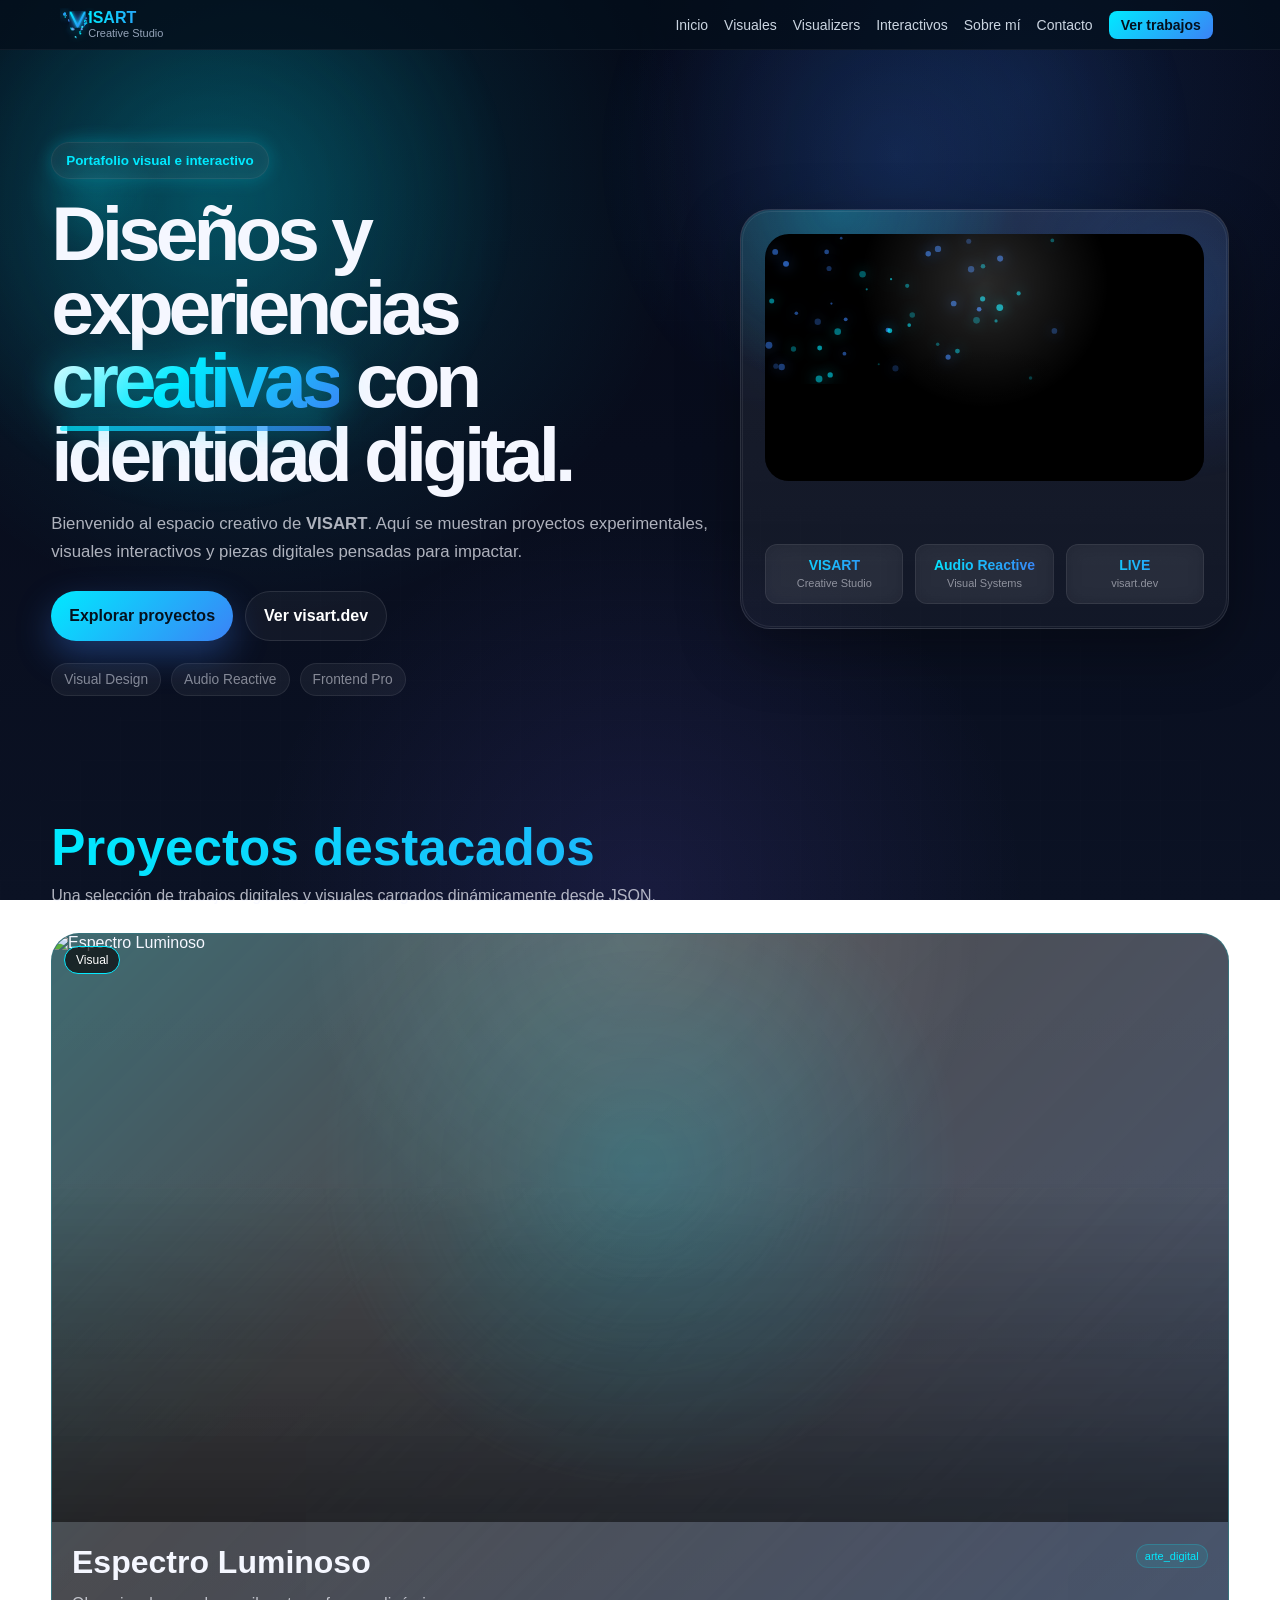
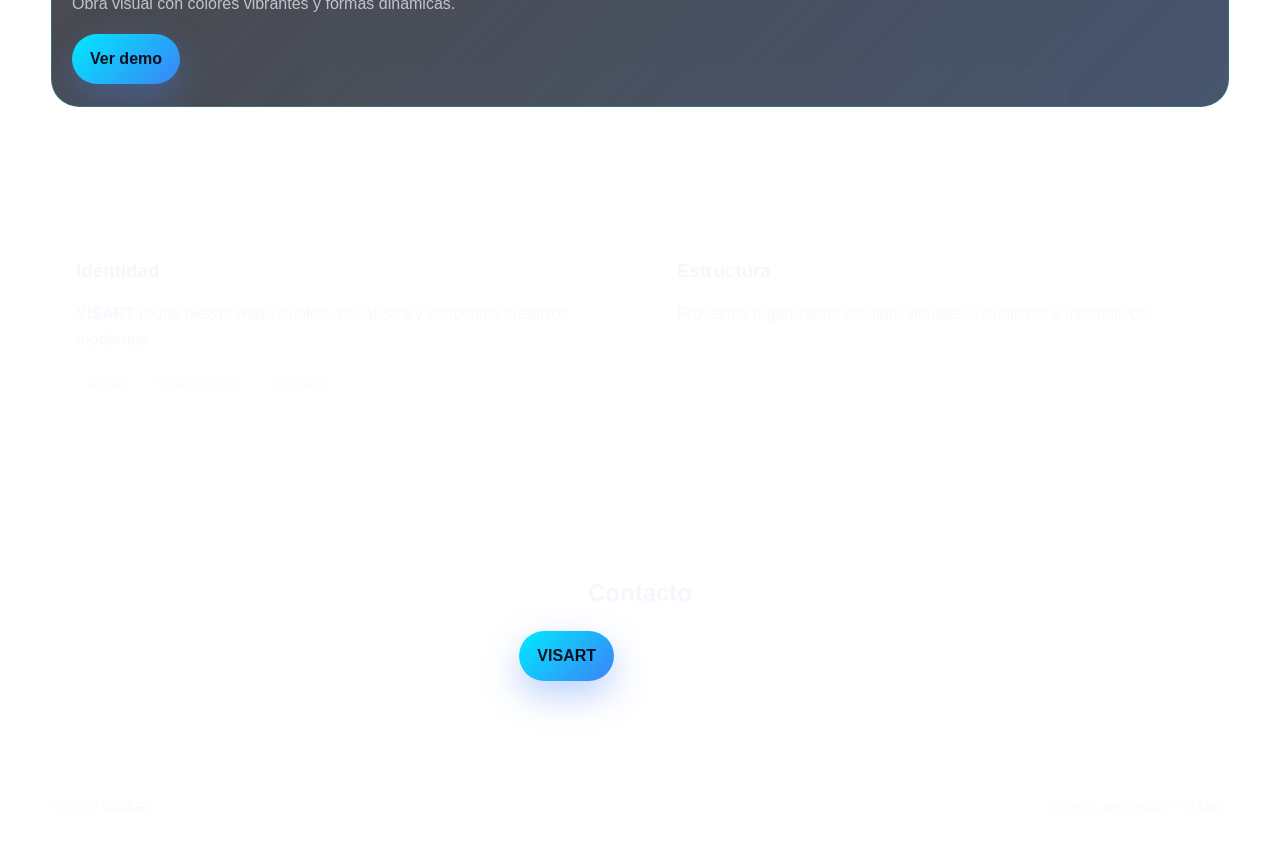
==== index.html @ 7e4a5cf2 "Add canonical link and structured data script" ====
<!DOCTYPE html>
<html lang="es">
<head>
  <meta charset="UTF-8" />
  <meta name="viewport" content="width=device-width, initial-scale=1.0" />

  <title>VISART | Portafolio Creativo</title>

  <meta name="google" content="notranslate">
  <meta name="description" content="Portafolio creativo de VISART con proyectos visuales, visualizers e interactivos." />
  <link rel="canonical" href="https://visart.dev/">
  
  <meta property="og:title" content="VISART | Visual Portfolio">
  <meta property="og:description" content="Arte visual interactivo y visualizers audio-reactivos.">
  <meta property="og:image" content="https://visart.dev/assets/preview.png">
  <meta property="og:url" content="https://visart.dev">
  <meta name="twitter:card" content="summary_large_image">
  
  <link rel="icon" href="/assets/favicon-32.png" sizes="32x32">
  <link rel="apple-touch-icon" href="/assets/favicon-192.png">
  
  <link rel="manifest" href="/site.webmanifest">

  <link rel="stylesheet" href="style.css">
  
  <script type="application/ld+json">
  {
    "@context": "https://schema.org",
    "@type": "Organization",
    "name": "VISART",
    "url": "https://visart.dev",
    "logo": "https://visart.dev/assets/favicon-512.png",
    "sameAs": [
      "https://github.com/jhvisart"
    ]
  }
  </script>
</head>

<body class="page-home" data-tipo="landing" data-json="data/proyectos.json" data-assets="">
  <div class="bg-grid"></div>

  <header class="header">
    <div class="container header-inner">

      <a href="index.html" class="brand" aria-label="Ir al inicio de VISART">
        <div class="brand-mark">
          <svg viewBox="0 0 100 100" class="v-nav" aria-hidden="true">
            <defs>
              <linearGradient id="vGradient" x1="0%" y1="0%" x2="100%" y2="100%">
                <stop offset="0%" stop-color="var(--accent1)" />
                <stop offset="100%" stop-color="var(--accent2)" />
              </linearGradient>
            </defs>
            <path d="M10 10 L50 90 L90 10" />
          </svg>

          <canvas class="v-canvas" aria-hidden="true"></canvas>
        </div>

        <div class="brand-text">
          <span>ISART</span>
          <small>Creative Studio</small>
        </div>
      </a>

      <nav class="nav-links" aria-label="Navegación principal">
        <a href="#inicio">Inicio</a>
        <a href="pages/visuales/index.html">Visuales</a>
        <a href="pages/visualizers/index.html">Visualizers</a>
        <a href="pages/interactivos/index.html">Interactivos</a>
        <a href="#sobre-mi">Sobre mí</a>
        <a href="#contacto">Contacto</a>
        <a class="nav-cta" href="#proyectos">Ver trabajos</a>
      </nav>

    </div>
  </header>

  <main>
    <section class="hero" id="inicio">
      <div class="container hero-grid">

        <div class="hero-content">
          <div class="eyebrow">Portafolio visual e interactivo</div>

          <h1>
            Diseños y experiencias <span>creativas</span> con identidad digital.
          </h1>

          <p>
            Bienvenido al espacio creativo de <strong>VISART</strong>. Aquí se muestran proyectos experimentales,
            visuales interactivos y piezas digitales pensadas para impactar.
          </p>

          <div class="hero-actions">
            <a class="btn btn-primary" href="#proyectos">Explorar proyectos</a>
            <a class="btn btn-secondary" href="https://visart.dev" target="_blank" rel="noopener noreferrer">Ver visart.dev</a>
          </div>

          <div class="hero-points">
            <span>Visual Design</span>
            <span>Audio Reactive</span>
            <span>Frontend Pro</span>
          </div>
        </div>

        <div class="hero-card">
          <div class="hero-visual">
            <video autoplay muted loop playsinline class="bg-video">
              <source src="assets/hero-card.mp4" type="video/mp4">
            </video>

            <canvas id="bgFX"></canvas>
          </div>

          <div class="hero-mini-stats">
            <div class="mini">
              <strong>VISART</strong>
              <small>Creative Studio</small>
            </div>

            <div class="mini">
              <strong>Audio Reactive</strong>
              <small>Visual Systems</small>
            </div>

            <div class="mini">
              <strong>LIVE</strong>
              <small>visart.dev</small>
            </div>
          </div>
        </div>

      </div>
    </section>

    <section class="section" id="proyectos">
      <div class="container">
        <div class="section-head">
          <h2>Proyectos destacados</h2>
          <p>Una selección de trabajos digitales y visuales cargados dinámicamente desde JSON.</p>
        </div>

        <div class="projects-grid" id="projects-container"></div>
      </div>
    </section>

    <section class="section" id="sobre-mi">
      <div class="container about-grid">

        <div class="glass">
          <h3>Identidad</h3>
          <p>
            <strong>VISART</strong> reúne piezas web visuales, visualizers y conceptos creativos modernos.
          </p>

          <div class="skills">
            <span>Pages</span>
            <span>Diseño Visual</span>
            <span>Frontend</span>
          </div>
        </div>

        <div class="glass">
          <h3>Estructura</h3>
          <p>
            Proyectos organizados por tipo: visuales, visualizers e interactivos.
          </p>
        </div>

      </div>
    </section>

    <section class="section" id="contacto">
      <div class="container">
        <div class="glass contact-box">
          <h2>Contacto</h2>

          <div class="hero-actions center-actions">
            <a class="btn btn-primary" href="https://visart.dev" target="_blank" rel="noopener noreferrer">VISART</a>
            <a class="btn btn-secondary" href="#inicio">Volver arriba</a>
          </div>
        </div>
      </div>
    </section>
  </main>

  <footer>
    <div class="container footer-line">
      <div>© 2026 <strong>VISART</strong>.</div>
      <div>Diseño web visual Pro Max.</div>
    </div>
  </footer>

  <script src="script.js"></script>
</body>
</html>
---- style.css ----
:root {
  --bg: #050816;
  --bg2: #0b1224;
  --panel: rgba(255, 255, 255, .06);
  --panel-border: rgba(255, 255, 255, .1);
  --text: #f5f7ff;
  --muted: rgba(245, 247, 255, .7);
  --soft: rgba(245, 247, 255, .5);
  --accent1: #00eaff;
  --accent2: #3b82f6;
  --glow1: rgba(0, 234, 255, .16);
  --glow2: rgba(59, 130, 246, .14);
  --glow3: rgba(123, 97, 255, .12);
  --radius: 24px;
  --shadow: 0 20px 60px rgba(0, 0, 0, .35);
  --max: 1200px;
}

/* COLORES POR PÁGINA */

body.page-home {
  --bg: #050816;
  --bg2: #0b1224;
  --accent1: #00eaff;
  --accent2: #3b82f6;
  --glow1: rgba(0, 234, 255, .15);
  --glow2: rgba(59, 130, 246, .14);
  --glow3: rgba(123, 97, 255, .12);
}

body.page-visuales {
  --bg: #040816;
  --bg2: #0a1022;
  --accent1: #00eaff;
  --accent2: #7b61ff;
  --glow1: rgba(0, 234, 255, .20);
  --glow2: rgba(123, 97, 255, .18);
  --glow3: rgba(80, 60, 255, .20);
}

body.page-visualizers {
  --bg: #031611;
  --bg2: #09241d;
  --accent1: #00ff88;
  --accent2: #00c2ff;
  --glow1: rgba(0, 255, 136, .20);
  --glow2: rgba(0, 194, 255, .18);
  --glow3: rgba(0, 255, 180, .14);
}

body.page-interactivos {
  --bg: #160805;
  --bg2: #22100a;
  --accent1: #ff7a00;
  --accent2: #ff00c8;
  --glow1: rgba(255, 122, 0, .20);
  --glow2: rgba(255, 0, 200, .18);
  --glow3: rgba(255, 80, 0, .14);
}

/* BASE */

* {
  box-sizing: border-box;
}

html {
  scroll-behavior: smooth;
}

body {
  margin: 0;
  font-family: Arial, Helvetica, sans-serif;
  color: var(--text);
  background:
    radial-gradient(circle at 20% 20%, var(--glow1), transparent 35%),
    radial-gradient(circle at 80% 10%, var(--glow2), transparent 30%),
    radial-gradient(circle at 50% 100%, var(--glow3), transparent 35%),
    linear-gradient(180deg, var(--bg), var(--bg2));
  background-attachment: fixed;
  min-height: 100vh;
  overflow-x: hidden;
}

a {
  color: inherit;
  text-decoration: none;
}

.container {
  width: min(var(--max), 92%);
  margin: 0 auto;
}

.bg-grid {
  position: fixed;
  inset: 0;
  pointer-events: none;
  background-image:
    linear-gradient(rgba(255, 255, 255, .035) 1px, transparent 1px),
    linear-gradient(90deg, rgba(255, 255, 255, .035) 1px, transparent 1px);
  background-size: 40px 40px;
  mask-image: radial-gradient(circle at center, black 45%, transparent 90%);
  opacity: .25;
  z-index: 0;
}

/* HEADER */

.header {
  position: sticky;
  top: 0;
  z-index: 1000;
  backdrop-filter: blur(10px);
  background: rgba(4, 16, 29, 0.65);
  border-bottom: 1px solid rgba(255, 255, 255, 0.05);
}

.header-inner {
  max-width: var(--max);
  margin: 0 auto;
  padding: 10px 16px;
  display: flex;
  align-items: center;
  justify-content: space-between;
  gap: 18px;
}

.brand {
  display: flex;
  align-items: center;
  gap: 1px;
  flex-shrink: 0;
  min-width: max-content;
}

.brand-mark {
  position: relative;
  width: 20px;
  height: 20px;
  min-width: 20px;
  flex: 0 0 20px;
  border-radius: 6px;
  display: flex;
  align-items: center;
  justify-content: center;
  overflow: visible;
  background: transparent;
}

.v-nav {
  position: relative;
  z-index: 2;
  display: block;
  width: 86%;
  height: 86%;
  transform: translateY(-5px);
}

.v-nav path {
  fill: none;
  stroke: url(#vGradient);
  stroke-width: 11;
  stroke-linecap: round;
  stroke-linejoin: round;
  stroke-dasharray: 200;
  stroke-dashoffset: 200;
  filter:
    drop-shadow(0 0 8px var(--accent1))
    drop-shadow(0 0 18px var(--accent2));
  animation:
    drawV 2s ease-out forwards,
    glowV 3s infinite ease-in-out;
}

.v-canvas {
  position: absolute;
  left: -7px;
  top: -7px;
  width: calc(100% + 14px);
  height: calc(100% + 14px);
  pointer-events: none;
  z-index: 4;
}

.brand-text span,
.mini strong {
  display: block;
  background: linear-gradient(90deg, var(--accent1), var(--accent2));
  -webkit-background-clip: text;
  background-clip: text;
  -webkit-text-fill-color: transparent;
}

.brand-text span {
  font-weight: 700;
  font-size: 16px;
  line-height: 1;
}

.brand-text small {
  display: block;
  margin-top: 2px;
  font-size: 11px;
  line-height: 1;
  color: #94a3b8;
}

.nav-links {
  display: flex;
  align-items: center;
  gap: 16px;
  flex-wrap: wrap;
  justify-content: flex-end;
}

.nav-links a {
  font-size: 14px;
  color: #cbd5e1;
  position: relative;
  transition: 0.3s;
  white-space: nowrap;
}

.nav-links a:hover {
  color: #fff;
}

.nav-links a::after {
  content: "";
  position: absolute;
  left: 0;
  bottom: -4px;
  width: 0%;
  height: 2px;
  background: linear-gradient(90deg, var(--accent1), var(--accent2));
  transition: 0.3s;
}

.nav-links a:hover::after {
  width: 100%;
}

.nav-cta {
  padding: 6px 12px;
  border-radius: 8px;
  background: linear-gradient(135deg, var(--accent1), var(--accent2));
  color: #04101d !important;
  font-weight: 600;
}

.nav-cta::after {
  display: none;
}

/* HERO */

.hero {
  position: relative;
  z-index: 1;
  padding: 92px 0 58px;
}

.hero-grid {
  display: grid;
  grid-template-columns: 1.15fr .85fr;
  gap: 28px;
  align-items: center;
}

.hero-content p {
  color: var(--muted);
  font-size: 1.05rem;
  line-height: 1.7;
  max-width: 680px;
}

h1 {
  font-size: clamp(2.6rem, 6vw, 5.2rem);
  line-height: .96;
  margin: 0 0 18px;
}

h1 span {
  background: linear-gradient(135deg, #ffffff, var(--accent1) 45%, var(--accent2) 100%);
  -webkit-background-clip: text;
  background-clip: text;
  color: transparent;
}

.eyebrow {
  display: inline-flex;
  align-items: center;
  gap: 10px;
  padding: 10px 14px;
  border-radius: 999px;
  background: rgba(255, 255, 255, .04);
  border: 1px solid rgba(255, 255, 255, .08);
  color: var(--accent1);
  font-weight: 700;
  font-size: .84rem;
  margin-bottom: 18px;
}

.hero-actions {
  display: flex;
  align-items: center;
  gap: 12px;
  flex-wrap: wrap;
  margin-top: 24px;
}

.center-actions {
  justify-content: center;
}

.hero-points {
  display: flex;
  gap: 10px;
  flex-wrap: wrap;
  margin-top: 22px;
}

.hero-points span {
  padding: 8px 12px;
  border-radius: 999px;
  background: rgba(255, 255, 255, .05);
  border: 1px solid rgba(255, 255, 255, .08);
  color: var(--soft);
  font-size: .86rem;
}

/* BOTONES */

.btn {
  display: inline-flex;
  align-items: center;
  justify-content: center;
  gap: 10px;
  min-height: 50px;
  padding: 0 18px;
  border-radius: 999px;
  font-weight: 800;
  transition: .22s ease;
}

.btn:hover {
  transform: translateY(-2px);
}

.btn-primary {
  color: #05111d;
  background: linear-gradient(135deg, var(--accent1), var(--accent2));
  box-shadow: 0 14px 35px color-mix(in srgb, var(--accent2) 35%, transparent);
}

.btn-secondary {
  color: #fff;
  background: rgba(255, 255, 255, .04);
  border: 1px solid rgba(255, 255, 255, .1);
}

/* HERO CARD */

.hero-card {
  position: relative;
  padding: 24px;
  border-radius: 30px;
  background: linear-gradient(180deg, rgba(255, 255, 255, .08), rgba(255, 255, 255, .04));
  border: 1px solid rgba(255, 255, 255, .1);
  box-shadow: var(--shadow);
  display: flex;
  flex-direction: column;
  justify-content: space-between;
  min-height: 420px;
  transition: transform .15s ease-out;
}

.hero-visual {
  position: relative;
  height: 100%;
  aspect-ratio: 16 / 9;
  border-radius: 24px;
  overflow: hidden;
  background: black;
  display: flex;
  align-items: center;
  justify-content: center;
}

.bg-video {
  position: absolute;
  inset: 0;
  width: 100%;
  height: 100%;
  object-fit: cover;
  z-index: 1;
}

#bgFX {
  position: absolute;
  inset: 0;
  z-index: 2;
  pointer-events: none;
}

.hero-mini-stats {
  display: flex;
  gap: 12px;
  margin-top: 15px;
}

.mini {
  flex: 1;
  padding: 12px;
  border-radius: 12px;
  background: rgba(255, 255, 255, 0.05);
  text-align: center;
  border: 1px solid rgba(255, 255, 255, 0.08);
}

.mini strong {
  font-size: 14px;
}

.mini small {
  font-size: 11px;
  color: var(--soft);
}

/* SECCIONES */

.section {
  position: relative;
  z-index: 1;
  padding: 64px 0;
}

.section-head {
  margin-bottom: 28px;
}

.section-head h2 {
  font-size: clamp(2rem, 4vw, 3.2rem);
  margin: 0 0 10px;
}

.section-head p {
  color: var(--muted);
  margin: 0;
}

/* PROYECTOS */

.projects-grid {
  display: grid;
  grid-template-columns: repeat(auto-fit, minmax(300px, 1fr));
  gap: 24px;
}

.project-card {
   perspective: 1000px;
  position: relative;
  overflow: hidden;
  border-radius: 28px;
  border: 1px solid color-mix(in srgb, var(--accent1) 25%, transparent);
  background: rgba(3, 5, 12, 0.72);
  transition: transform 0.35s ease, box-shadow 0.35s ease, border-color 0.35s ease;
  backdrop-filter: blur(18px);
  transform-style: preserve-3d;
  transform:
  translateY(0)
  scale(1)
  rotateX(var(--tiltX, 0deg))
  rotateY(var(--tiltY, 0deg));
  will-change: transform;
  background:
    linear-gradient(180deg, rgba(255,255,255,.08), rgba(255,255,255,.03)),
    rgba(3, 5, 12, 0.65);
  backdrop-filter: blur(22px) saturate(120%);
  -webkit-backdrop-filter: blur(22px) saturate(120%);
}

.project-card * {
  pointer-events: none;
}

.project-card {
  pointer-events: auto;
}


.project-card:hover {
  transform:
    translateY(-12px)
    scale(1.03)
    rotateX(var(--tiltX, 0deg))
    rotateY(var(--tiltY, 0deg));

  box-shadow:
    0 20px 60px rgba(0, 0, 0, 0.55),
    0 0 40px var(--accent1);

  border-color: var(--accent1);
}
.project-thumb {
  position: relative;
  aspect-ratio: 16 / 9;
  overflow: hidden;
}

.project-thumb img {
  width: 100%;
  height: 100%;
  object-fit: cover;
  transition: 0.5s;
}

.project-card:hover .project-thumb img {
  transform: scale(1.08);
}

.project-badge {
  position: absolute;
  top: 12px;
  left: 12px;
  padding: 6px 11px;
  border-radius: 999px;
  background: rgba(0, 0, 0, 0.68);
  color: #fff;
  border: 1px solid var(--accent1);
  font-size: 12px;
}

.project-body {
  padding: 22px 20px;
}

.project-top {
  display: flex;
  align-items: flex-start;
  justify-content: space-between;
  gap: 12px;
  margin-bottom: 10px;
}

.project-top h3 {
  margin: 0;
  font-size: 1.2rem;
}

.project-tag {
  flex-shrink: 0;
  font-size: 11px;
  color: var(--accent1);
  padding: 5px 8px;
  border-radius: 999px;
  background: color-mix(in srgb, var(--accent1) 10%, transparent);
  border: 1px solid color-mix(in srgb, var(--accent1) 20%, transparent);
}

.project-body p {
  color: var(--muted);
  line-height: 1.6;
  margin: 0 0 18px;
}

.project-actions {
  display: flex;
  align-items: center;
  gap: 10px;
}

/* ABOUT / CONTACTO */

.about-grid {
  display: grid;
  grid-template-columns: 1fr 1fr;
  gap: 24px;
}

.glass {
  border-radius: 28px;
  padding: 24px;
  background: linear-gradient(180deg, rgba(255, 255, 255, .06), rgba(255, 255, 255, .035));
  border: 1px solid rgba(255, 255, 255, .1);
}

.glass h3,
.glass h2 {
  margin-top: 0;
}

.glass p {
  color: var(--muted);
  line-height: 1.6;
}

.skills {
  display: flex;
  flex-wrap: wrap;
  gap: 10px;
  margin-top: 16px;
}

.skills span {
  padding: 8px 10px;
  border-radius: 999px;
  background: rgba(255, 255, 255, .05);
  border: 1px solid rgba(255, 255, 255, .08);
  color: var(--soft);
  font-size: .84rem;
}

.contact-box {
  text-align: center;
}

/* FOOTER */

footer {
  position: relative;
  z-index: 1;
  padding: 28px 0;
  border-top: 1px solid rgba(255, 255, 255, .08);
}

.footer-line {
  display: flex;
  align-items: center;
  justify-content: space-between;
  gap: 16px;
  color: var(--soft);
  font-size: .9rem;
}

/* ANIMACIONES */

@keyframes drawV {
  from {
    stroke-dashoffset: 200;
  }

  to {
    stroke-dashoffset: 0;
  }
}

@keyframes glowV {
  0%, 100% {
    filter:
      drop-shadow(0 0 5px var(--accent1))
      drop-shadow(0 0 12px var(--accent2));
  }

  50% {
    filter:
      drop-shadow(0 0 12px var(--accent1))
      drop-shadow(0 0 26px var(--accent2));
  }
}

/* RESPONSIVE */

@media (max-width: 980px) {
  .hero-grid {
    grid-template-columns: 1fr;
  }

  .hero-card {
    min-height: 360px;
  }

  .about-grid {
    grid-template-columns: 1fr;
  }
}

@media (max-width: 768px) {
  .header-inner {
    padding: 8px 12px;
    align-items: center;
  }

  .brand-text span {
    font-size: 14px;
  }

  .brand-text small {
    font-size: 10px;
  }

  .nav-links {
    gap: 10px;
  }

  .nav-links a {
    font-size: 12px;
  }

  .nav-cta {
    padding: 5px 9px;
  }

  .hero {
    padding-top: 64px;
  }

  .btn {
    min-height: 44px;
    padding: 0 14px;
    font-size: 13px;
  }

  .projects-grid {
    grid-template-columns: 1fr;
  }

  .hero-mini-stats {
    flex-direction: column;
  }

  .footer-line {
    flex-direction: column;
    text-align: center;
  }
}

@media (max-width: 520px) {
  .header-inner {
    flex-direction: column;
    align-items: flex-start;
  }

  .nav-links {
    justify-content: flex-start;
    width: 100%;
  }

  h1 {
    font-size: clamp(2.3rem, 13vw, 3.8rem);
  }

  .hero-card {
    padding: 16px;
    min-height: 300px;
  }
}
/* ============================= */
/* VISART PREMIUM CARDS */
/* ============================= */

/* ============================= */
/* VISART APPLE CARDS FINAL */
/* ============================= */

.project-card {
  position: relative;
  overflow: hidden;
  border-radius: 28px;

  border: 1px solid color-mix(in srgb, var(--accent1) 25%, transparent);
  background: rgba(3, 5, 12, 0.72);

  backdrop-filter: blur(18px);

  transition:
    transform 0.45s cubic-bezier(.2,.8,.2,1),
    box-shadow 0.45s ease,
    border-color 0.3s ease;

  transform-style: preserve-3d;
  will-change: transform;
  perspective: 1000px;

  isolation: isolate;

  opacity: 0;
  animation: cardReveal .75s ease forwards;
}

/* delays */
.project-card:nth-child(1) { animation-delay: .05s; }
.project-card:nth-child(2) { animation-delay: .14s; }
.project-card:nth-child(3) { animation-delay: .23s; }
.project-card:nth-child(4) { animation-delay: .32s; }

.project-card:hover {
  transform: translateY(-10px) scale(1.03);
  box-shadow:
    0 25px 70px rgba(0,0,0,0.65),
    0 0 25px var(--accent1),
    0 0 80px var(--accent2);

  border-color: var(--accent1);
}

.project-card::before {
  content: "";
  position: absolute;
  inset: 0;

  background:
    radial-gradient(
      circle at var(--mx, 50%) var(--my, 30%),
      color-mix(in srgb, var(--accent1) 40%, transparent),
      transparent 40%
    ),
    linear-gradient(180deg, rgba(255,255,255,.06), rgba(255,255,255,.02));

  opacity: 0.45;
  transition: opacity .35s ease, transform .35s ease;
  pointer-events: none;
  z-index: 1;
}

.project-card:hover::before {
  opacity: 0.95;
}

.project-card::after {
  content: "";
  position: absolute;
  inset: -1px;
  border-radius: 28px;

  background: linear-gradient(
    135deg,
    var(--accent1),
    transparent 35%,
    var(--accent2)
  );
  box-shadow:
    inset 0 0 0 1px rgba(255,255,255,.06),
    0 0 0 1px rgba(255,255,255,.04);

  opacity: .18;
  pointer-events: none;
  z-index: -1;
}

.project-thumb {
  position: relative;
  aspect-ratio: 16 / 9;
  overflow: hidden;
}

.project-thumb img {
  width: 100%;
  height: 100%;
  object-fit: cover;
  transition: transform .5s ease;
}

.project-card:hover .project-thumb img {
  transform: scale(1.08);
}

.project-thumb::after {
  content: "";
  position: absolute;
  inset: 0;

  background:
    linear-gradient(to top, rgba(0,0,0,.72), transparent 58%),
    radial-gradient(circle at 50% 0%, rgba(255,255,255,.18), transparent 42%);

  opacity: .75;
  transition: .35s ease;
}

.project-featured {
  grid-column: span 2;
  min-height: 100%;
}

.project-featured .project-thumb {
  aspect-ratio: 16 / 8;
}

.project-featured .project-top h3 {
  font-size: clamp(1.4rem, 3vw, 2rem);
}

.project-featured .project-body p {
  font-size: 1rem;
}

@keyframes cardReveal {
  from {
    opacity: 0;
    transform: translateY(22px) scale(.98);
    filter: blur(8px);
  }

  to {
    opacity: 1;
    transform: translateY(0) scale(1);
    filter: blur(0);
  }
}

@media (max-width: 768px) {
  .project-featured {
    grid-column: span 1;
  }

  .project-featured .project-thumb {
    aspect-ratio: 16 / 9;
  }
}
/* ============================= */
/* VISART PREMIUM HERO GLOBAL */
/* ============================= */

.hero::before {
  content: "";
  position: absolute;
  inset: 0;
  background:
    radial-gradient(circle at 16% 22%, color-mix(in srgb, var(--accent1) 28%, transparent), transparent 26%),
    radial-gradient(circle at 70% 15%, color-mix(in srgb, var(--accent2) 24%, transparent), transparent 28%);
  pointer-events: none;
  opacity: .75;
  z-index: -1;
}

.hero-content {
  position: relative;
}

.hero-content::before {
  content: "";
  position: absolute;
  left: -28px;
  top: -22px;
  width: 140px;
  height: 140px;
  border-radius: 999px;
  background: radial-gradient(circle, color-mix(in srgb, var(--accent1) 18%, transparent), transparent 65%);
  filter: blur(8px);
  pointer-events: none;
  z-index: -1;
}

.eyebrow {
  box-shadow:
    0 0 18px color-mix(in srgb, var(--accent1) 22%, transparent),
    inset 0 0 12px rgba(255,255,255,.04);
}

h1 {
  letter-spacing: -0.065em;
  text-wrap: balance;
}

h1 span {
  position: relative;
  filter: drop-shadow(0 0 18px color-mix(in srgb, var(--accent1) 45%, transparent));
}

h1 span::after {
  content: "";
  position: absolute;
  left: 3%;
  right: 3%;
  bottom: -8px;
  height: 5px;
  border-radius: 999px;
  background: linear-gradient(90deg, var(--accent1), var(--accent2));
  box-shadow: 0 0 22px color-mix(in srgb, var(--accent1) 45%, transparent);
  opacity: .75;
}

.hero-actions .btn {
  position: relative;
  overflow: hidden;
}

.hero-actions .btn-primary::before {
  content: "";
  position: absolute;
  inset: 0;
  background: linear-gradient(120deg, transparent, rgba(255,255,255,.45), transparent);
  transform: translateX(-120%);
  transition: .6s ease;
}

.hero-actions .btn-primary:hover::before {
  transform: translateX(120%);
}

.hero-card {
  overflow: hidden;
}

.hero-card::before {
  content: "";
  position: absolute;
  inset: -2px;
  background:
    radial-gradient(circle at 20% 0%, color-mix(in srgb, var(--accent1) 35%, transparent), transparent 32%),
    radial-gradient(circle at 90% 20%, color-mix(in srgb, var(--accent2) 30%, transparent), transparent 34%);
  opacity: .7;
  pointer-events: none;
}

.hero-card::after {
  content: "";
  position: absolute;
  inset: 1px;
  border-radius: 29px;
  border: 1px solid rgba(255,255,255,.08);
  pointer-events: none;
}

.hero-visual::after {
  content: "";
  position: absolute;
  inset: 0;
  background:
    linear-gradient(to top, rgba(0,0,0,.55), transparent 55%),
    radial-gradient(circle at 50% 20%, rgba(255,255,255,.16), transparent 42%);
  z-index: 3;
  pointer-events: none;
}

.hero-mini-stats {
  position: relative;
  z-index: 4;
}

.mini {
  backdrop-filter: blur(10px);
}

.section-head h2 {
  background: linear-gradient(90deg, var(--accent1), var(--accent2));
  -webkit-background-clip: text;
  background-clip: text;
  color: transparent;
}
/* ============================= */
/* VISART PAGE TRANSITION */
/* ============================= */

body {
  opacity: 0;
  animation: pageFadeIn .75s ease forwards;
}

body.is-leaving {
  animation: pageFadeOut .38s ease forwards;
}

@keyframes pageFadeIn {
  from {
    opacity: 0;
    filter: blur(10px);
    transform: translateY(8px);
  }

  to {
    opacity: 1;
    filter: blur(0);
    transform: translateY(0);
  }
}

@keyframes pageFadeOut {
  from {
    opacity: 1;
    filter: blur(0);
  }

  to {
    opacity: 0;
    filter: blur(10px);
  }
}

/* ============================= */
/* VISART SCROLL REVEAL */
/* ============================= */

.reveal {
  opacity: 0;
  transform: translateY(24px);
  filter: blur(8px);
  transition:
    opacity .8s ease,
    transform .8s ease,
    filter .8s ease;
}

.reveal.is-visible {
  opacity: 1;
  transform: translateY(0);
  filter: blur(0);
}
/* ===== TILT FIX (NO rompe nada) ===== */

.project-card {
  transform:
    translateY(0)
    scale(1)
    rotateX(var(--tiltX, 0deg))
    rotateY(var(--tiltY, 0deg)) !important;
}

.project-card:hover {
  transform:
    translateY(-10px)
    scale(1.03)
    rotateX(var(--tiltX, 0deg))
    rotateY(var(--tiltY, 0deg)) !important;
}
/* ===== FIX TILT FORZADO ===== */

.project-card {
  transform:
    translateY(0)
    scale(1)
    rotateX(var(--tiltX, 0deg))
    rotateY(var(--tiltY, 0deg)) !important;
}

.project-card:hover {
  transform:
    translateY(-10px)
    scale(1.03)
    rotateX(var(--tiltX, 0deg))
    rotateY(var(--tiltY, 0deg)) !important;
}
.project-card::before,
.project-card::after {
  pointer-events: none !important;
}

.project-card * {
  pointer-events: auto;
}

.project-card a,
.project-card button,
.project-card .btn,
.project-card .project-link {
  position: relative;
  z-index: 30;
  pointer-events: auto !important;
}
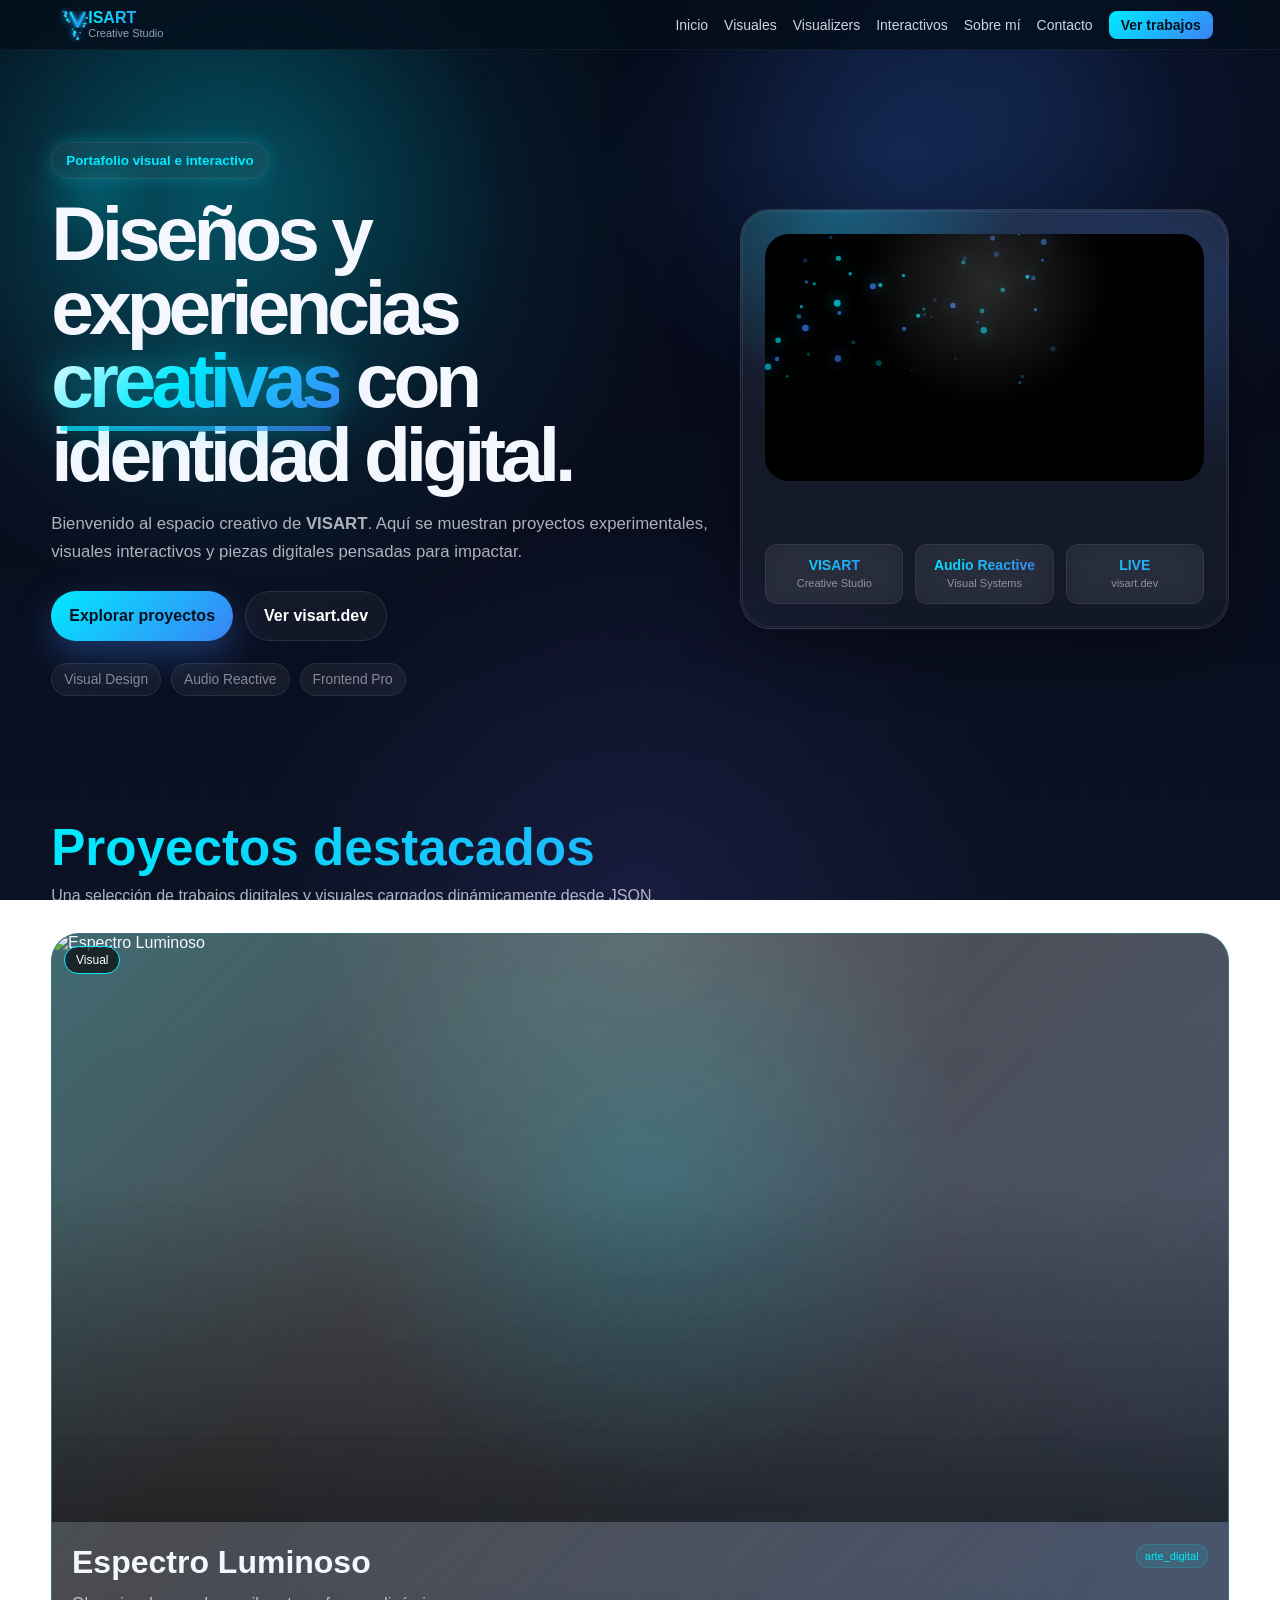
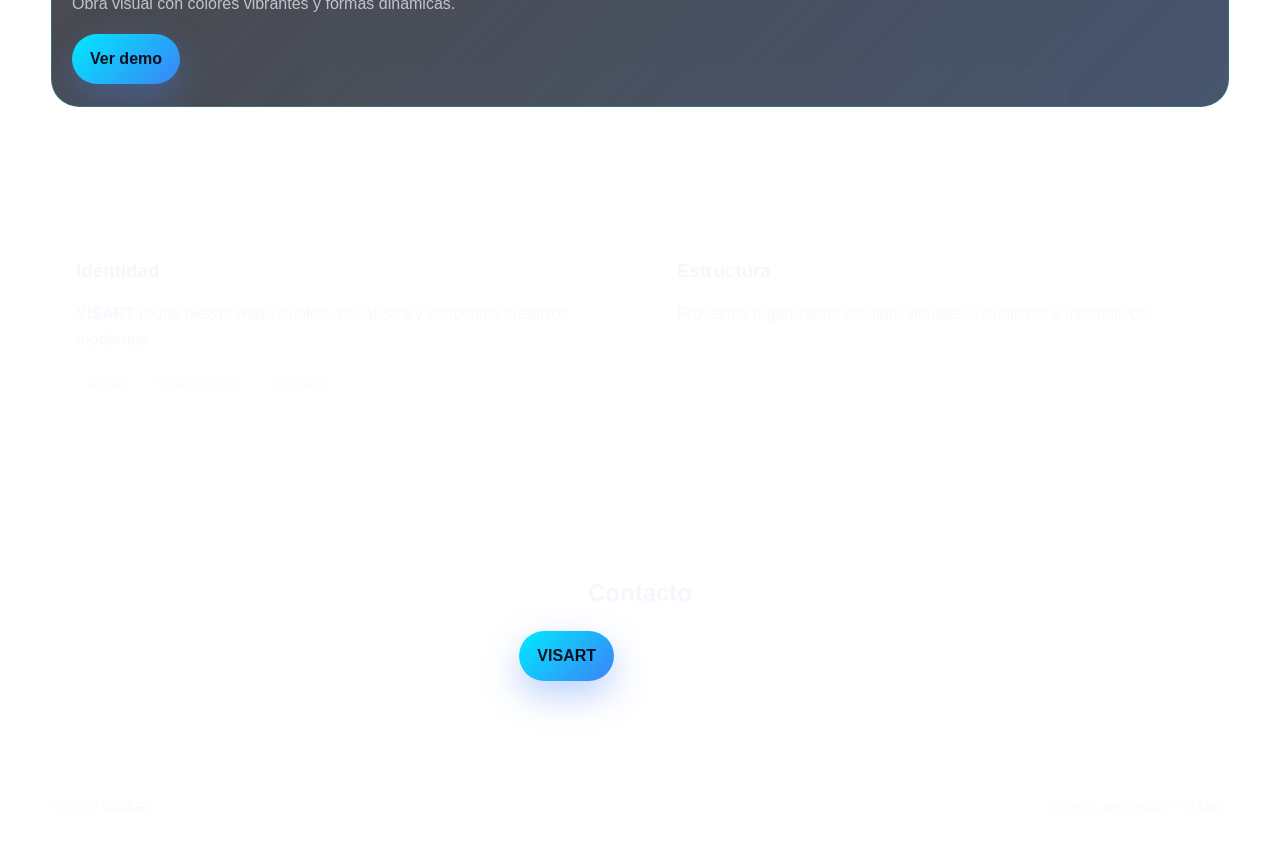
==== commit 192e2979: "Change video preload attribute in index.html" ====
--- a/index.html
+++ b/index.html
@@ -107,7 +107,7 @@
 
         <div class="hero-card">
           <div class="hero-visual">
-            <video autoplay muted loop playsinline class="bg-video">
+            <video autoplay muted loop playsinline preload="metadata "class="bg-video">
               <source src="assets/hero-card.mp4" type="video/mp4">
             </video>
 
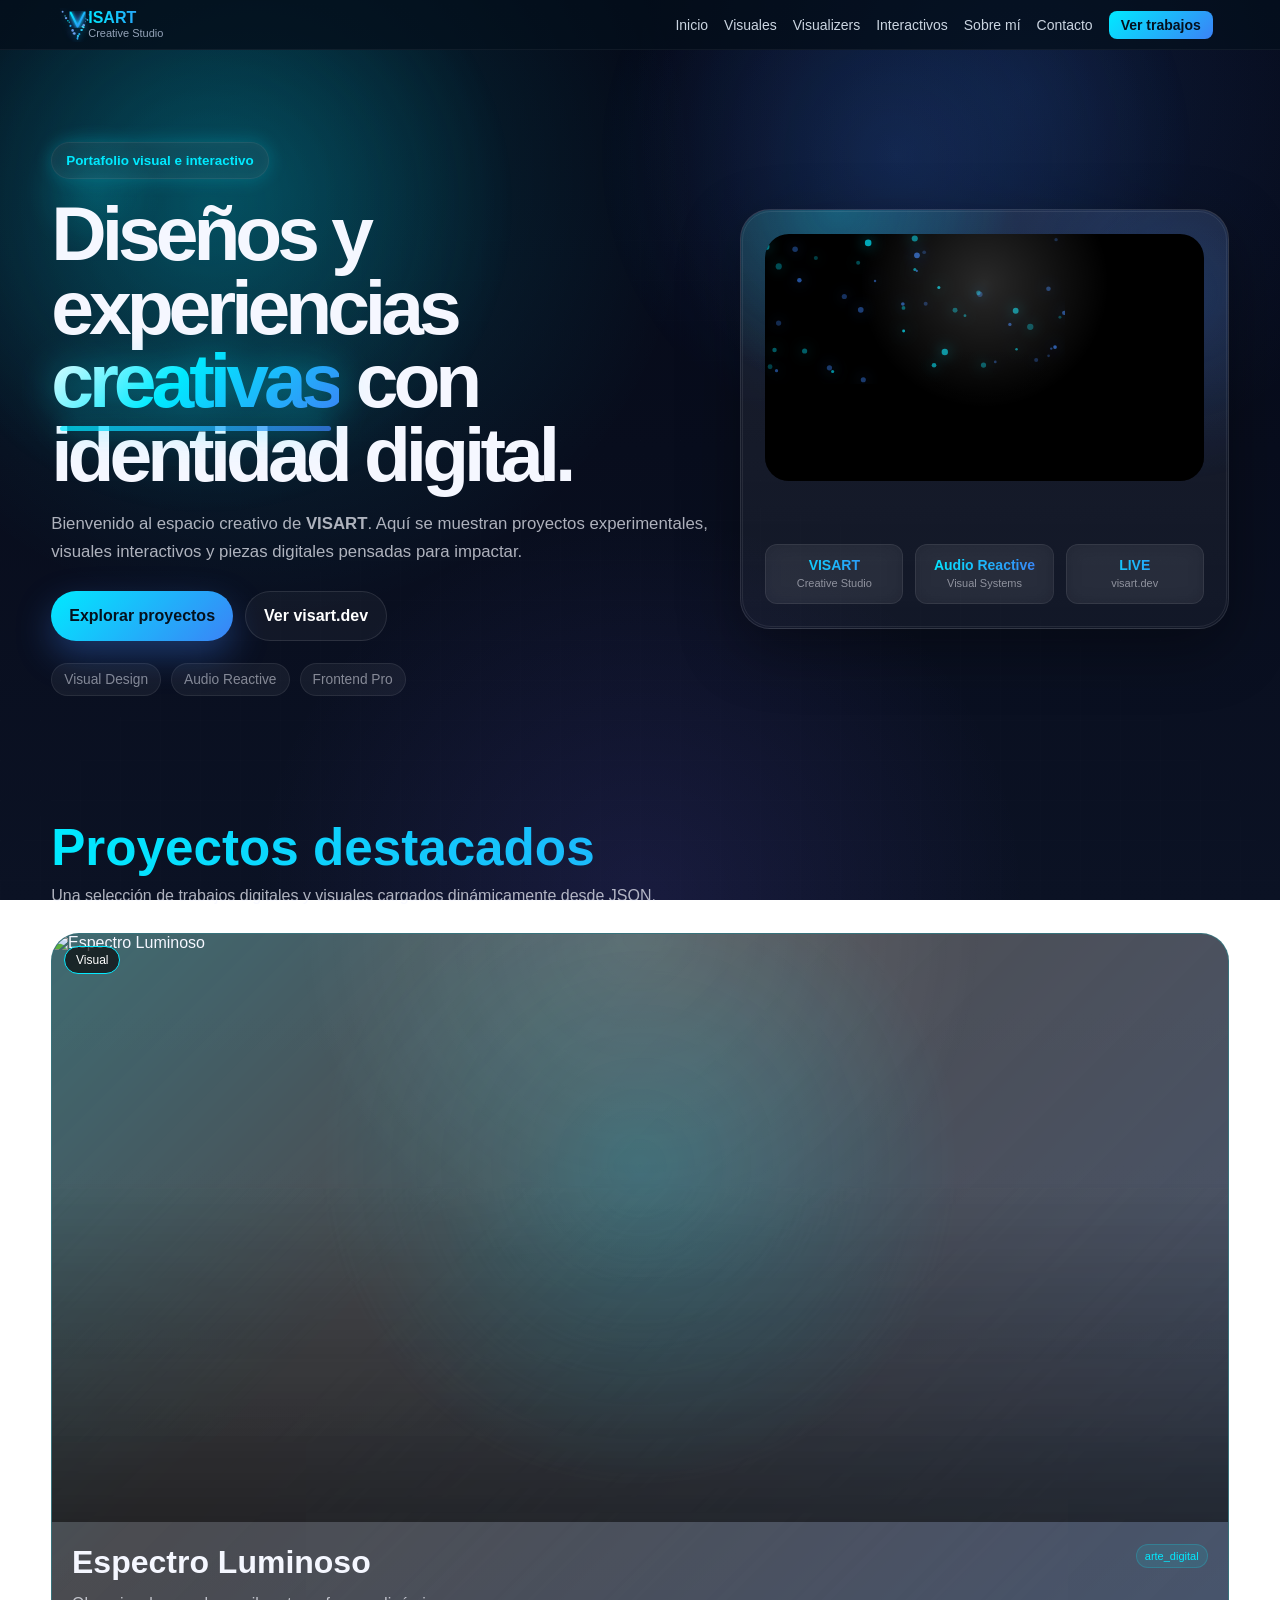
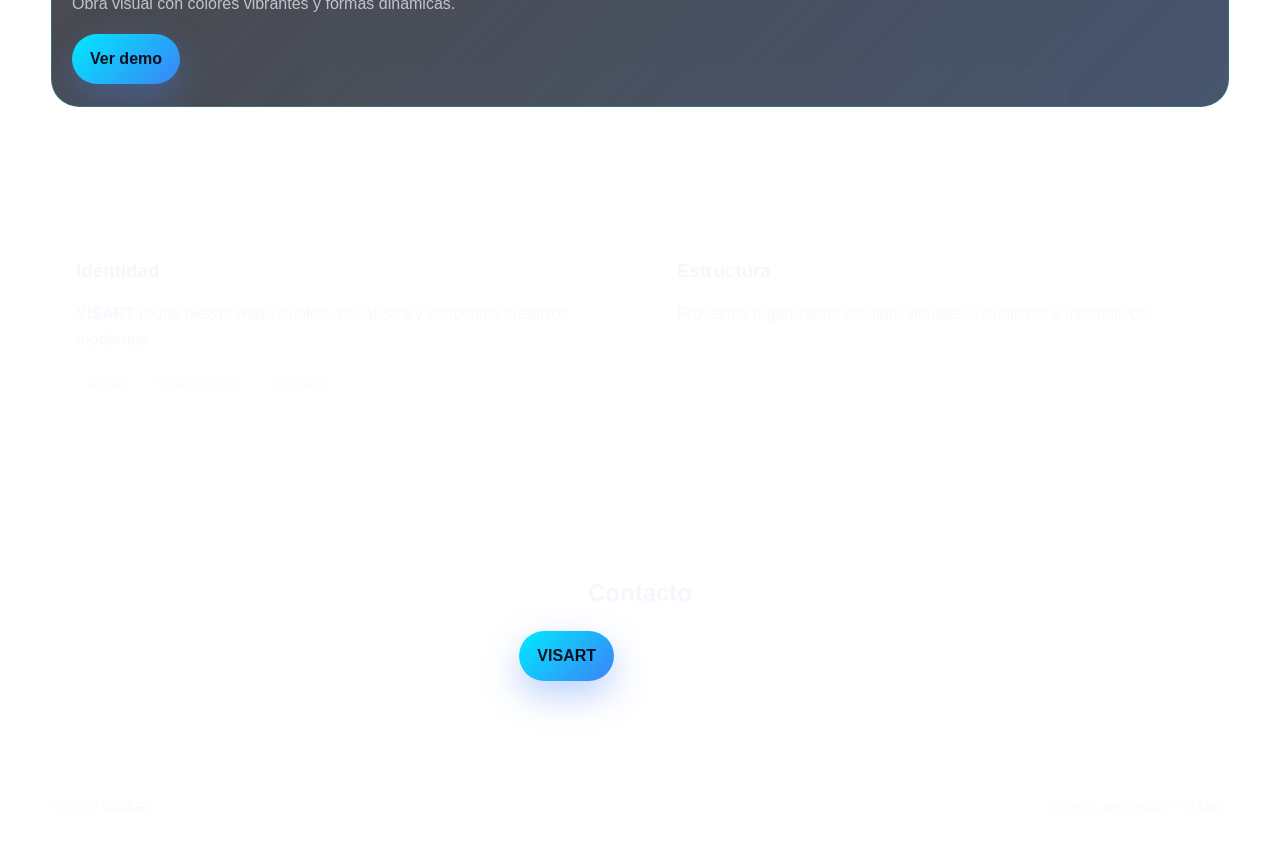
==== commit 60cb531c: "Update HTML file paths and viewport meta tag" ====
--- a/index.html
+++ b/index.html
@@ -2,27 +2,26 @@
 <html lang="es">
 <head>
   <meta charset="UTF-8" />
-  <meta name="viewport" content="width=device-width, initial-scale=1.0" />
+  <meta name="viewport" content="width=device-width, initial-scale=1.0, viewport-fit=cover" />
 
   <title>VISART | Portafolio Creativo</title>
 
   <meta name="google" content="notranslate">
   <meta name="description" content="Portafolio creativo de VISART con proyectos visuales, visualizers e interactivos." />
   <link rel="canonical" href="https://visart.dev/">
-  
+
   <meta property="og:title" content="VISART | Visual Portfolio">
   <meta property="og:description" content="Arte visual interactivo y visualizers audio-reactivos.">
   <meta property="og:image" content="https://visart.dev/assets/preview.png">
   <meta property="og:url" content="https://visart.dev">
   <meta name="twitter:card" content="summary_large_image">
-  
+
   <link rel="icon" href="/assets/favicon-32.png" sizes="32x32">
   <link rel="apple-touch-icon" href="/assets/favicon-192.png">
-  
   <link rel="manifest" href="/site.webmanifest">
 
-  <link rel="stylesheet" href="style.css">
-  
+  <link rel="stylesheet" href="/style.css">
+
   <script type="application/ld+json">
   {
     "@context": "https://schema.org",
@@ -37,13 +36,13 @@
   </script>
 </head>
 
-<body class="page-home" data-tipo="landing" data-json="data/proyectos.json" data-assets="">
+<body class="page-home" data-tipo="landing" data-json="/data/proyectos.json" data-assets="/">
   <div class="bg-grid"></div>
 
   <header class="header">
     <div class="container header-inner">
 
-      <a href="index.html" class="brand" aria-label="Ir al inicio de VISART">
+      <a href="/" class="brand" aria-label="Ir al inicio de VISART">
         <div class="brand-mark">
           <svg viewBox="0 0 100 100" class="v-nav" aria-hidden="true">
             <defs>
@@ -66,9 +65,9 @@
 
       <nav class="nav-links" aria-label="Navegación principal">
         <a href="#inicio">Inicio</a>
-        <a href="pages/visuales/index.html">Visuales</a>
-        <a href="pages/visualizers/index.html">Visualizers</a>
-        <a href="pages/interactivos/index.html">Interactivos</a>
+        <a href="/pages/visuales/">Visuales</a>
+        <a href="/pages/visualizers/">Visualizers</a>
+        <a href="/pages/interactivos/">Interactivos</a>
         <a href="#sobre-mi">Sobre mí</a>
         <a href="#contacto">Contacto</a>
         <a class="nav-cta" href="#proyectos">Ver trabajos</a>
@@ -107,8 +106,16 @@
 
         <div class="hero-card">
           <div class="hero-visual">
-            <video autoplay muted loop playsinline preload="metadata "class="bg-video">
-              <source src="assets/hero-card.mp4" type="video/mp4">
+            <video
+              autoplay
+              muted
+              loop
+              playsinline
+              preload="metadata"
+              poster="/assets/hero-poster.jpg"
+              class="bg-video"
+            >
+              <source src="/assets/hero-card.mp4" type="video/mp4">
             </video>
 
             <canvas id="bgFX"></canvas>
@@ -193,6 +200,6 @@
     </div>
   </footer>
 
-  <script src="script.js"></script>
+  <script src="/script.js"></script>
 </body>
 </html>
--- a/style.css
+++ b/style.css
@@ -379,6 +379,7 @@
 .hero-visual {
   position: relative;
   height: 100%;
+  width: 100%;
   aspect-ratio: 16 / 9;
   border-radius: 24px;
   overflow: hidden;
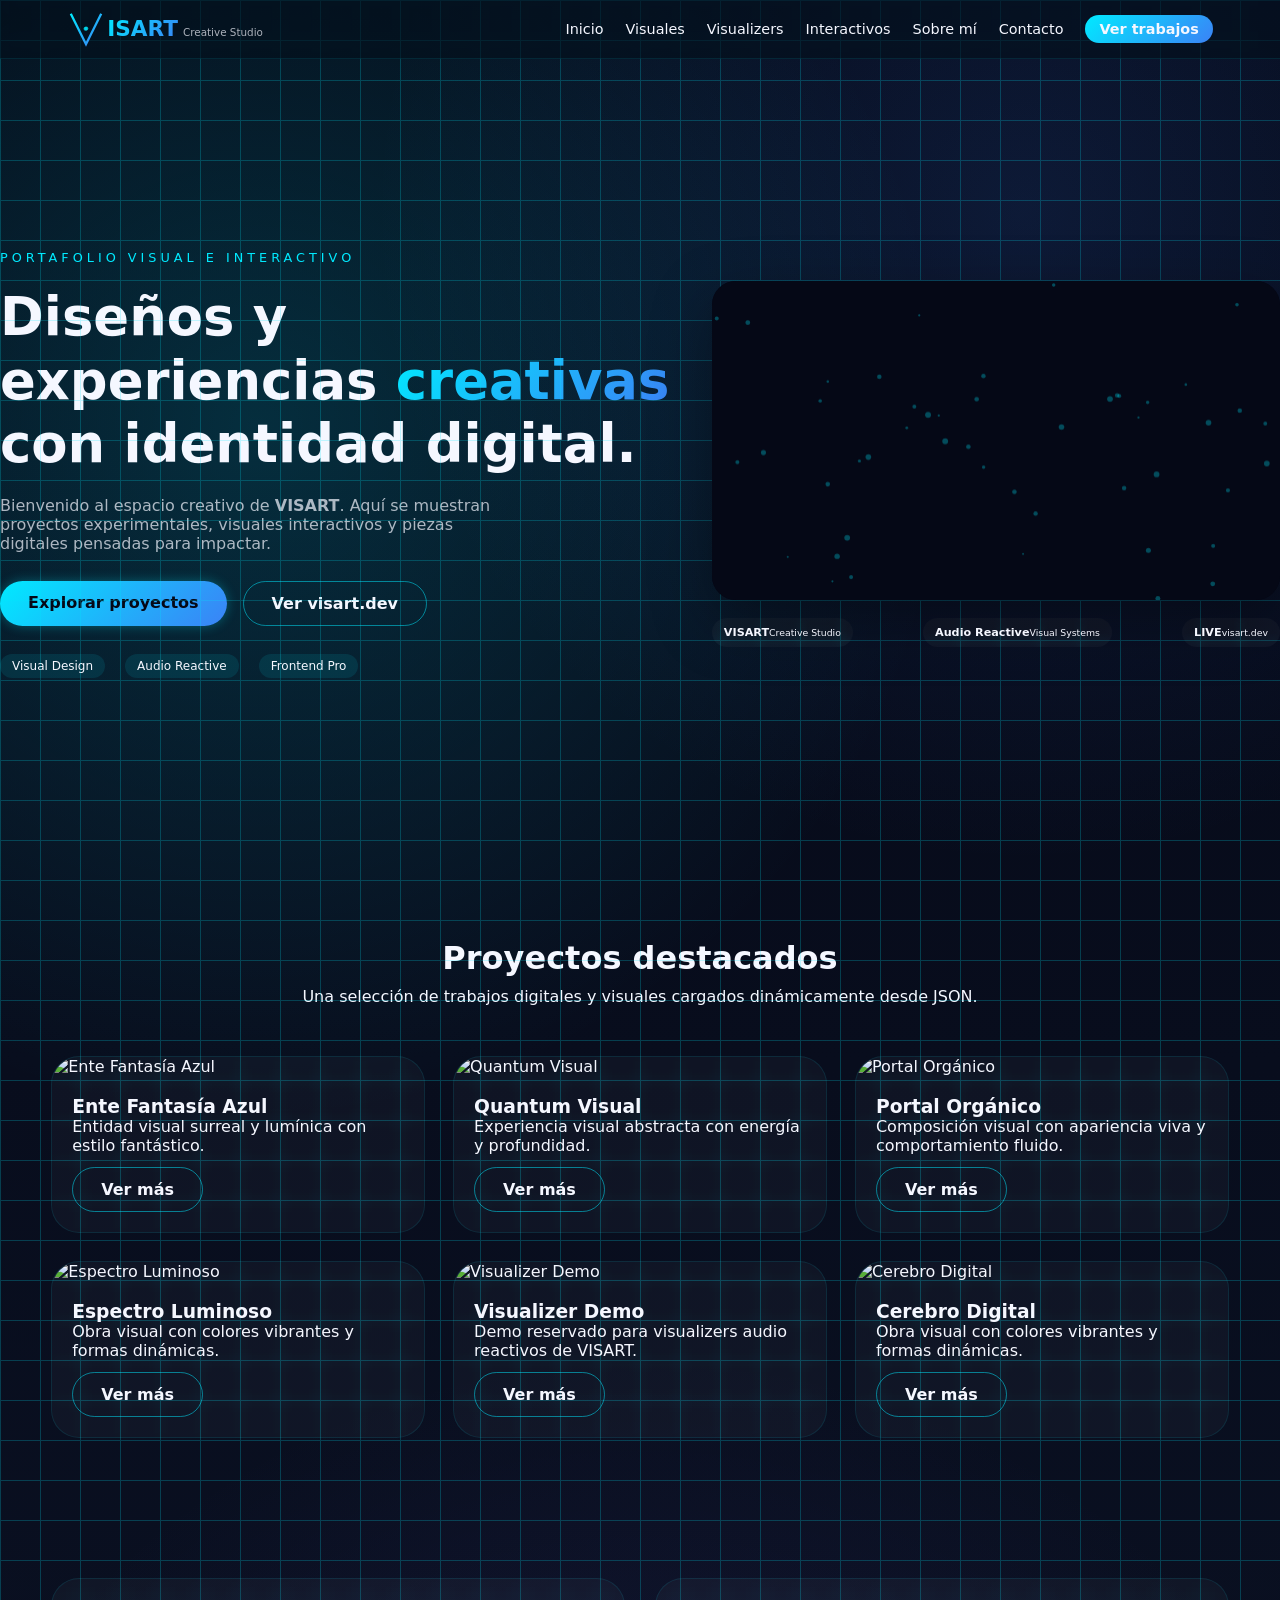
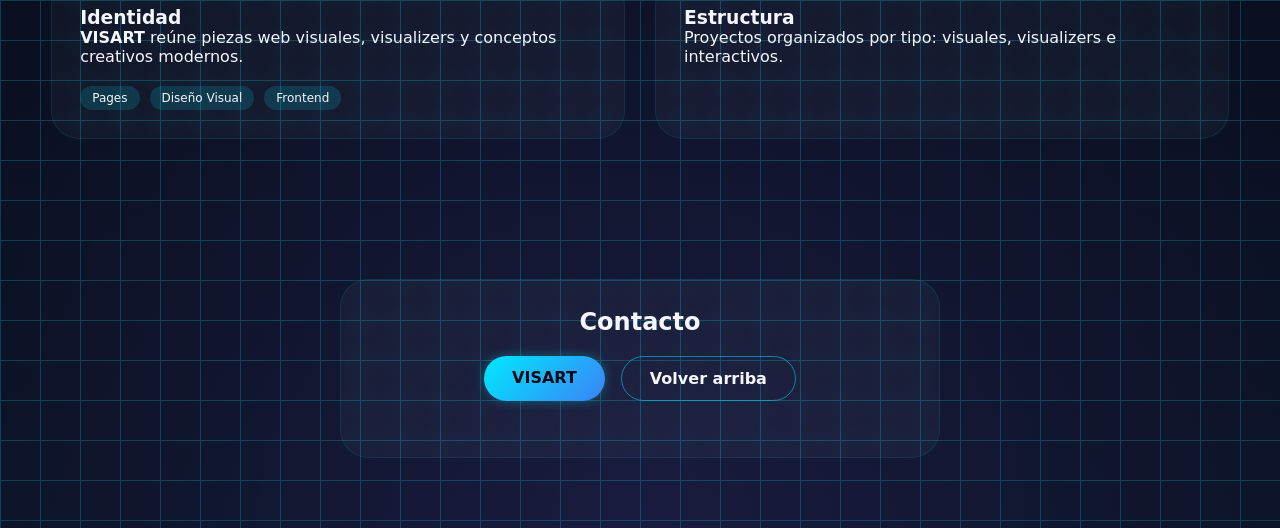
==== commit 0448e37f: "Refactor index.html by removing footer and script Removed JSON-LD structured data script and footer " ====
--- a/index.html
+++ b/index.html
@@ -8,12 +8,14 @@
 
   <meta name="google" content="notranslate">
   <meta name="description" content="Portafolio creativo de VISART con proyectos visuales, visualizers e interactivos." />
+
   <link rel="canonical" href="https://visart.dev/">
 
   <meta property="og:title" content="VISART | Visual Portfolio">
   <meta property="og:description" content="Arte visual interactivo y visualizers audio-reactivos.">
   <meta property="og:image" content="https://visart.dev/assets/preview.png">
   <meta property="og:url" content="https://visart.dev">
+
   <meta name="twitter:card" content="summary_large_image">
 
   <link rel="icon" href="/assets/favicon-32.png" sizes="32x32">
@@ -21,22 +23,12 @@
   <link rel="manifest" href="/site.webmanifest">
 
   <link rel="stylesheet" href="/style.css">
-
-  <script type="application/ld+json">
-  {
-    "@context": "https://schema.org",
-    "@type": "Organization",
-    "name": "VISART",
-    "url": "https://visart.dev",
-    "logo": "https://visart.dev/assets/favicon-512.png",
-    "sameAs": [
-      "https://github.com/jhvisart"
-    ]
-  }
-  </script>
 </head>
 
 <body class="page-home" data-tipo="landing" data-json="/data/proyectos.json" data-assets="/">
+
+<div class="page-shell">
+
   <div class="bg-grid"></div>
 
   <header class="header">
@@ -53,10 +45,8 @@
             </defs>
             <path d="M10 10 L50 90 L90 10" />
           </svg>
-
           <canvas class="v-canvas" aria-hidden="true"></canvas>
         </div>
-
         <div class="brand-text">
           <span>ISART</span>
           <small>Creative Studio</small>
@@ -77,68 +67,35 @@
   </header>
 
   <main>
+
     <section class="hero" id="inicio">
-      <div class="container hero-grid">
+      <div class="hero-content">
+        <div class="eyebrow">Portafolio visual e interactivo</div>
+        <h1>Diseños y experiencias <span>creativas</span> con identidad digital.</h1>
+        <p>Bienvenido al espacio creativo de <strong>VISART</strong>. Aquí se muestran proyectos experimentales, visuales interactivos y piezas digitales pensadas para impactar.</p>
+        <div class="hero-actions">
+          <a class="btn btn-primary" href="#proyectos">Explorar proyectos</a>
+          <a class="btn btn-secondary" href="https://visart.dev" target="_blank" rel="noopener noreferrer">Ver visart.dev</a>
+        </div>
+        <div class="hero-points">
+          <span>Visual Design</span>
+          <span>Audio Reactive</span>
+          <span>Frontend Pro</span>
+        </div>
+      </div>
 
-        <div class="hero-content">
-          <div class="eyebrow">Portafolio visual e interactivo</div>
-
-          <h1>
-            Diseños y experiencias <span>creativas</span> con identidad digital.
-          </h1>
-
-          <p>
-            Bienvenido al espacio creativo de <strong>VISART</strong>. Aquí se muestran proyectos experimentales,
-            visuales interactivos y piezas digitales pensadas para impactar.
-          </p>
-
-          <div class="hero-actions">
-            <a class="btn btn-primary" href="#proyectos">Explorar proyectos</a>
-            <a class="btn btn-secondary" href="https://visart.dev" target="_blank" rel="noopener noreferrer">Ver visart.dev</a>
-          </div>
-
-          <div class="hero-points">
-            <span>Visual Design</span>
-            <span>Audio Reactive</span>
-            <span>Frontend Pro</span>
-          </div>
+      <div class="hero-card">
+        <div class="hero-visual">
+          <video autoplay muted loop playsinline preload="metadata" poster="/assets/hero-poster.jpg" class="bg-video">
+            <source src="/assets/hero-card.mp4" type="video/mp4">
+          </video>
+          <canvas id="bgFX"></canvas>
         </div>
-
-        <div class="hero-card">
-          <div class="hero-visual">
-            <video
-              autoplay
-              muted
-              loop
-              playsinline
-              preload="metadata"
-              poster="/assets/hero-poster.jpg"
-              class="bg-video"
-            >
-              <source src="/assets/hero-card.mp4" type="video/mp4">
-            </video>
-
-            <canvas id="bgFX"></canvas>
-          </div>
-
-          <div class="hero-mini-stats">
-            <div class="mini">
-              <strong>VISART</strong>
-              <small>Creative Studio</small>
-            </div>
-
-            <div class="mini">
-              <strong>Audio Reactive</strong>
-              <small>Visual Systems</small>
-            </div>
-
-            <div class="mini">
-              <strong>LIVE</strong>
-              <small>visart.dev</small>
-            </div>
-          </div>
+        <div class="hero-mini-stats">
+          <div class="mini"><strong>VISART</strong><small>Creative Studio</small></div>
+          <div class="mini"><strong>Audio Reactive</strong><small>Visual Systems</small></div>
+          <div class="mini"><strong>LIVE</strong><small>visart.dev</small></div>
         </div>
-
       </div>
     </section>
 
@@ -148,34 +105,21 @@
           <h2>Proyectos destacados</h2>
           <p>Una selección de trabajos digitales y visuales cargados dinámicamente desde JSON.</p>
         </div>
-
         <div class="projects-grid" id="projects-container"></div>
       </div>
     </section>
 
     <section class="section" id="sobre-mi">
       <div class="container about-grid">
-
         <div class="glass">
           <h3>Identidad</h3>
-          <p>
-            <strong>VISART</strong> reúne piezas web visuales, visualizers y conceptos creativos modernos.
-          </p>
-
-          <div class="skills">
-            <span>Pages</span>
-            <span>Diseño Visual</span>
-            <span>Frontend</span>
-          </div>
+          <p><strong>VISART</strong> reúne piezas web visuales, visualizers y conceptos creativos modernos.</p>
+          <div class="skills"><span>Pages</span><span>Diseño Visual</span><span>Frontend</span></div>
         </div>
-
         <div class="glass">
           <h3>Estructura</h3>
-          <p>
-            Proyectos organizados por tipo: visuales, visualizers e interactivos.
-          </p>
+          <p>Proyectos organizados por tipo: visuales, visualizers e interactivos.</p>
         </div>
-
       </div>
     </section>
 
@@ -183,7 +127,6 @@
       <div class="container">
         <div class="glass contact-box">
           <h2>Contacto</h2>
-
           <div class="hero-actions center-actions">
             <a class="btn btn-primary" href="https://visart.dev" target="_blank" rel="noopener noreferrer">VISART</a>
             <a class="btn btn-secondary" href="#inicio">Volver arriba</a>
@@ -191,15 +134,11 @@
         </div>
       </div>
     </section>
+
   </main>
 
-  <footer>
-    <div class="container footer-line">
-      <div>© 2026 <strong>VISART</strong>.</div>
-      <div>Diseño web visual Pro Max.</div>
-    </div>
-  </footer>
+</div>
 
-  <script src="/script.js"></script>
+<script src="/script.js"></script>
 </body>
 </html>
--- a/style.css
+++ b/style.css
@@ -1,90 +1,69 @@
 :root {
   --bg: #050816;
   --bg2: #0b1224;
-  --panel: rgba(255, 255, 255, .06);
-  --panel-border: rgba(255, 255, 255, .1);
   --text: #f5f7ff;
-  --muted: rgba(245, 247, 255, .7);
-  --soft: rgba(245, 247, 255, .5);
+  --muted: rgba(245,247,255,.7);
+  --soft: rgba(245,247,255,.5);
   --accent1: #00eaff;
   --accent2: #3b82f6;
-  --glow1: rgba(0, 234, 255, .16);
-  --glow2: rgba(59, 130, 246, .14);
-  --glow3: rgba(123, 97, 255, .12);
-  --radius: 24px;
-  --shadow: 0 20px 60px rgba(0, 0, 0, .35);
+  --glow1: rgba(0,234,255,.16);
+  --glow2: rgba(59,130,246,.14);
+  --glow3: rgba(123,97,255,.12);
   --max: 1200px;
-}
-
-/* COLORES POR PÁGINA */
-
-body.page-home {
-  --bg: #050816;
-  --bg2: #0b1224;
-  --accent1: #00eaff;
-  --accent2: #3b82f6;
-  --glow1: rgba(0, 234, 255, .15);
-  --glow2: rgba(59, 130, 246, .14);
-  --glow3: rgba(123, 97, 255, .12);
-}
-
-body.page-visuales {
-  --bg: #040816;
-  --bg2: #0a1022;
-  --accent1: #00eaff;
-  --accent2: #7b61ff;
-  --glow1: rgba(0, 234, 255, .20);
-  --glow2: rgba(123, 97, 255, .18);
-  --glow3: rgba(80, 60, 255, .20);
-}
-
-body.page-visualizers {
-  --bg: #031611;
-  --bg2: #09241d;
-  --accent1: #00ff88;
-  --accent2: #00c2ff;
-  --glow1: rgba(0, 255, 136, .20);
-  --glow2: rgba(0, 194, 255, .18);
-  --glow3: rgba(0, 255, 180, .14);
-}
-
-body.page-interactivos {
-  --bg: #160805;
-  --bg2: #22100a;
-  --accent1: #ff7a00;
-  --accent2: #ff00c8;
-  --glow1: rgba(255, 122, 0, .20);
-  --glow2: rgba(255, 0, 200, .18);
-  --glow3: rgba(255, 80, 0, .14);
-}
-
-/* BASE */
+  --shadow: 0 20px 60px rgba(0,0,0,.35);
+}
 
 * {
   box-sizing: border-box;
+  margin: 0;
+  padding: 0;
 }
 
 html {
   scroll-behavior: smooth;
+  background: var(--bg);
+  overflow-x: hidden;
+  -webkit-text-size-adjust: 100%;
 }
 
 body {
   margin: 0;
-  font-family: Arial, Helvetica, sans-serif;
+  font-family: 'Inter', system-ui, -apple-system, BlinkMacSystemFont, 'Segoe UI', Arial, Helvetica, sans-serif;
   color: var(--text);
-  background:
-    radial-gradient(circle at 20% 20%, var(--glow1), transparent 35%),
-    radial-gradient(circle at 80% 10%, var(--glow2), transparent 30%),
-    radial-gradient(circle at 50% 100%, var(--glow3), transparent 35%),
-    linear-gradient(180deg, var(--bg), var(--bg2));
-  background-attachment: fixed;
-  min-height: 100vh;
+  -webkit-font-smoothing: antialiased;
+  -moz-osx-font-smoothing: grayscale;
+  -webkit-tap-highlight-color: transparent;
+  background: radial-gradient(circle at 20% 20%, var(--glow1), transparent 35%),
+              radial-gradient(circle at 80% 10%, var(--glow2), transparent 30%),
+              radial-gradient(circle at 50% 100%, var(--glow3), transparent 35%),
+              linear-gradient(180deg, var(--bg), var(--bg2));
+  background-attachment: scroll;
+  min-height: 100svh;
   overflow-x: hidden;
-}
-
-a {
-  color: inherit;
-  text-decoration: none;
+  overflow-y: auto;
+  -webkit-overflow-scrolling: touch;
+}
+
+.page-shell {
+  position: relative;
+  min-height: 100svh;
+  overflow: clip;
+  opacity: 0;
+  animation: pageFadeIn 0.55s ease forwards;
+}
+
+body.is-leaving .page-shell {
+  animation: pageFadeOut 0.28s ease forwards;
+}
+
+@keyframes pageFadeIn {
+  from { opacity: 0; transform: translateY(6px); }
+  to { opacity: 1; transform: translateY(0); }
+}
+
+@keyframes pageFadeOut {
+  from { opacity: 1; }
+  to { opacity: 0; }
 }
 
 .container {
@@ -96,297 +75,206 @@
   position: fixed;
   inset: 0;
   pointer-events: none;
-  background-image:
-    linear-gradient(rgba(255, 255, 255, .035) 1px, transparent 1px),
-    linear-gradient(90deg, rgba(255, 255, 255, .035) 1px, transparent 1px);
+  opacity: 0.22;
+  z-index: 0;
+  background-image: 
+    linear-gradient(var(--accent1) 1px, transparent 1px),
+    linear-gradient(90deg, var(--accent1) 1px, transparent 1px);
   background-size: 40px 40px;
-  mask-image: radial-gradient(circle at center, black 45%, transparent 90%);
-  opacity: .25;
-  z-index: 0;
-}
-
-/* HEADER */
+}
 
 .header {
   position: sticky;
   top: 0;
   z-index: 1000;
   backdrop-filter: blur(10px);
-  background: rgba(4, 16, 29, 0.65);
-  border-bottom: 1px solid rgba(255, 255, 255, 0.05);
+  -webkit-backdrop-filter: blur(10px);
+  background: rgba(4,16,29,0.65);
+  border-bottom: 1px solid rgba(0,234,255,0.1);
 }
 
 .header-inner {
-  max-width: var(--max);
-  margin: 0 auto;
-  padding: 10px 16px;
   display: flex;
   align-items: center;
   justify-content: space-between;
   gap: 18px;
+  padding: 10px 16px;
 }
 
 .brand {
   display: flex;
   align-items: center;
-  gap: 1px;
-  flex-shrink: 0;
-  min-width: max-content;
+  gap: 2px;
+  color: inherit;
+  text-decoration: none;
 }
 
 .brand-mark {
   position: relative;
-  width: 20px;
-  height: 20px;
-  min-width: 20px;
-  flex: 0 0 20px;
-  border-radius: 6px;
-  display: flex;
-  align-items: center;
-  justify-content: center;
-  overflow: visible;
-  background: transparent;
+  width: 38px;
+  height: 38px;
 }
 
 .v-nav {
-  position: relative;
-  z-index: 2;
-  display: block;
-  width: 86%;
-  height: 86%;
-  transform: translateY(-5px);
-}
-
-.v-nav path {
+  position: absolute;
+  width: 100%;
+  height: 100%;
+  stroke: url(#vGradient);
+  stroke-width: 6;
   fill: none;
-  stroke: url(#vGradient);
-  stroke-width: 11;
-  stroke-linecap: round;
-  stroke-linejoin: round;
-  stroke-dasharray: 200;
-  stroke-dashoffset: 200;
-  filter:
-    drop-shadow(0 0 8px var(--accent1))
-    drop-shadow(0 0 18px var(--accent2));
-  animation:
-    drawV 2s ease-out forwards,
-    glowV 3s infinite ease-in-out;
 }
 
 .v-canvas {
   position: absolute;
-  left: -7px;
-  top: -7px;
-  width: calc(100% + 14px);
-  height: calc(100% + 14px);
+  top: 0;
+  left: 0;
+  width: 100%;
+  height: 100%;
   pointer-events: none;
-  z-index: 4;
-}
-
-.brand-text span,
-.mini strong {
-  display: block;
-  background: linear-gradient(90deg, var(--accent1), var(--accent2));
-  -webkit-background-clip: text;
-  background-clip: text;
-  -webkit-text-fill-color: transparent;
+}
+
+.brand-text {
+  line-height: 1.1;
 }
 
 .brand-text span {
+  font-size: 1.35rem;
   font-weight: 700;
-  font-size: 16px;
-  line-height: 1;
-}
-
-.brand-text small {
-  display: block;
-  margin-top: 2px;
-  font-size: 11px;
-  line-height: 1;
-  color: #94a3b8;
-}
-
-.nav-links {
-  display: flex;
-  align-items: center;
-  gap: 16px;
-  flex-wrap: wrap;
-  justify-content: flex-end;
-}
-
-.nav-links a {
-  font-size: 14px;
-  color: #cbd5e1;
-  position: relative;
-  transition: 0.3s;
-  white-space: nowrap;
-}
-
-.nav-links a:hover {
-  color: #fff;
-}
-
-.nav-links a::after {
-  content: "";
-  position: absolute;
-  left: 0;
-  bottom: -4px;
-  width: 0%;
-  height: 2px;
-  background: linear-gradient(90deg, var(--accent1), var(--accent2));
-  transition: 0.3s;
-}
-
-.nav-links a:hover::after {
-  width: 100%;
-}
-
-.nav-cta {
-  padding: 6px 12px;
-  border-radius: 8px;
   background: linear-gradient(135deg, var(--accent1), var(--accent2));
-  color: #04101d !important;
-  font-weight: 600;
-}
-
-.nav-cta::after {
-  display: none;
-}
-
-/* HERO */
-
-.hero {
-  position: relative;
-  z-index: 1;
-  padding: 92px 0 58px;
-}
-
-.hero-grid {
-  display: grid;
-  grid-template-columns: 1.15fr .85fr;
-  gap: 28px;
-  align-items: center;
-}
-
-.hero-content p {
-  color: var(--muted);
-  font-size: 1.05rem;
-  line-height: 1.7;
-  max-width: 680px;
-}
-
-h1 {
-  font-size: clamp(2.6rem, 6vw, 5.2rem);
-  line-height: .96;
-  margin: 0 0 18px;
-}
-
-h1 span {
-  background: linear-gradient(135deg, #ffffff, var(--accent1) 45%, var(--accent2) 100%);
   -webkit-background-clip: text;
   background-clip: text;
   color: transparent;
 }
 
+.brand-text small {
+  font-size: 0.65rem;
+  color: var(--muted);
+}
+
+.nav-links {
+  display: flex;
+  gap: 22px;
+  align-items: center;
+  flex-wrap: wrap;
+}
+
+.nav-links a {
+  color: var(--text);
+  text-decoration: none;
+  font-size: 0.9rem;
+  transition: color 0.2s;
+}
+
+.nav-links a:hover {
+  color: var(--accent1);
+}
+
+.nav-cta {
+  background: linear-gradient(135deg, var(--accent1), var(--accent2));
+  padding: 6px 14px;
+  border-radius: 40px;
+  font-weight: 600;
+}
+
+.hero {
+  min-height: 90svh;
+  display: flex;
+  flex-wrap: wrap;
+  align-items: center;
+  justify-content: space-between;
+  gap: 30px;
+  padding: 40px 0;
+}
+
+.hero-content {
+  flex: 1.2;
+  min-width: 260px;
+}
+
+.hero-card {
+  flex: 1;
+  min-width: 280px;
+}
+
 .eyebrow {
-  display: inline-flex;
-  align-items: center;
-  gap: 10px;
-  padding: 10px 14px;
-  border-radius: 999px;
-  background: rgba(255, 255, 255, .04);
-  border: 1px solid rgba(255, 255, 255, .08);
+  font-size: 0.8rem;
+  letter-spacing: 4px;
+  text-transform: uppercase;
   color: var(--accent1);
-  font-weight: 700;
-  font-size: .84rem;
-  margin-bottom: 18px;
+  margin-bottom: 20px;
+}
+
+.hero-content h1 {
+  font-size: clamp(2rem, 5vw, 3.3rem);
+  line-height: 1.2;
+  margin-bottom: 20px;
+}
+
+.hero-content h1 span {
+  background: linear-gradient(135deg, var(--accent1), var(--accent2));
+  -webkit-background-clip: text;
+  background-clip: text;
+  color: transparent;
+}
+
+.hero-content p {
+  color: var(--muted);
+  margin-bottom: 28px;
+  max-width: 500px;
 }
 
 .hero-actions {
   display: flex;
-  align-items: center;
-  gap: 12px;
+  gap: 16px;
   flex-wrap: wrap;
-  margin-top: 24px;
-}
-
-.center-actions {
-  justify-content: center;
+  margin-bottom: 28px;
+}
+
+.btn {
+  display: inline-block;
+  padding: 12px 28px;
+  border-radius: 40px;
+  text-decoration: none;
+  font-weight: 600;
+  transition: all 0.2s;
+}
+
+.btn-primary {
+  background: linear-gradient(135deg, var(--accent1), var(--accent2));
+  color: #050816;
+  box-shadow: 0 0 12px rgba(0,234,255,0.3);
+}
+
+.btn-secondary {
+  border: 1px solid rgba(0,234,255,0.5);
+  background: transparent;
+  color: var(--text);
 }
 
 .hero-points {
   display: flex;
-  gap: 10px;
+  gap: 20px;
   flex-wrap: wrap;
-  margin-top: 22px;
 }
 
 .hero-points span {
-  padding: 8px 12px;
-  border-radius: 999px;
-  background: rgba(255, 255, 255, .05);
-  border: 1px solid rgba(255, 255, 255, .08);
-  color: var(--soft);
-  font-size: .86rem;
-}
-
-/* BOTONES */
-
-.btn {
-  display: inline-flex;
-  align-items: center;
-  justify-content: center;
-  gap: 10px;
-  min-height: 50px;
-  padding: 0 18px;
-  border-radius: 999px;
-  font-weight: 800;
-  transition: .22s ease;
-}
-
-.btn:hover {
-  transform: translateY(-2px);
-}
-
-.btn-primary {
-  color: #05111d;
-  background: linear-gradient(135deg, var(--accent1), var(--accent2));
-  box-shadow: 0 14px 35px color-mix(in srgb, var(--accent2) 35%, transparent);
-}
-
-.btn-secondary {
-  color: #fff;
-  background: rgba(255, 255, 255, .04);
-  border: 1px solid rgba(255, 255, 255, .1);
-}
-
-/* HERO CARD */
-
-.hero-card {
-  position: relative;
-  padding: 24px;
-  border-radius: 30px;
-  background: linear-gradient(180deg, rgba(255, 255, 255, .08), rgba(255, 255, 255, .04));
-  border: 1px solid rgba(255, 255, 255, .1);
-  box-shadow: var(--shadow);
-  display: flex;
-  flex-direction: column;
-  justify-content: space-between;
-  min-height: 420px;
-  transition: transform .15s ease-out;
+  font-size: 0.75rem;
+  background: rgba(0,234,255,0.1);
+  padding: 5px 12px;
+  border-radius: 40px;
 }
 
 .hero-visual {
   position: relative;
-  height: 100%;
   width: 100%;
   aspect-ratio: 16 / 9;
   border-radius: 24px;
   overflow: hidden;
-  background: black;
-  display: flex;
-  align-items: center;
-  justify-content: center;
+  background: #050816;
+  isolation: isolate;
+  backface-visibility: hidden;
+  -webkit-backface-visibility: hidden;
+  box-shadow: var(--shadow);
 }
 
 .bg-video {
@@ -396,757 +284,233 @@
   height: 100%;
   object-fit: cover;
   z-index: 1;
+  background: #050816;
+  backface-visibility: hidden;
+  -webkit-backface-visibility: hidden;
 }
 
 #bgFX {
   position: absolute;
   inset: 0;
+  width: 100%;
+  height: 100%;
   z-index: 2;
   pointer-events: none;
 }
 
 .hero-mini-stats {
   display: flex;
-  gap: 12px;
-  margin-top: 15px;
+  justify-content: space-between;
+  gap: 10px;
+  margin-top: 18px;
 }
 
 .mini {
-  flex: 1;
-  padding: 12px;
-  border-radius: 12px;
-  background: rgba(255, 255, 255, 0.05);
+  background: rgba(255,255,255,0.03);
+  backdrop-filter: blur(4px);
+  padding: 8px 12px;
+  border-radius: 20px;
   text-align: center;
-  border: 1px solid rgba(255, 255, 255, 0.08);
-}
-
-.mini strong {
-  font-size: 14px;
-}
-
-.mini small {
-  font-size: 11px;
-  color: var(--soft);
-}
-
-/* SECCIONES */
+  font-size: 0.7rem;
+}
 
 .section {
-  position: relative;
-  z-index: 1;
-  padding: 64px 0;
+  padding: 70px 0;
 }
 
 .section-head {
-  margin-bottom: 28px;
+  text-align: center;
+  margin-bottom: 50px;
 }
 
 .section-head h2 {
-  font-size: clamp(2rem, 4vw, 3.2rem);
-  margin: 0 0 10px;
-}
-
-.section-head p {
-  color: var(--muted);
-  margin: 0;
-}
-
-/* PROYECTOS */
+  font-size: 2rem;
+  margin-bottom: 10px;
+}
 
 .projects-grid {
   display: grid;
-  grid-template-columns: repeat(auto-fit, minmax(300px, 1fr));
-  gap: 24px;
+  grid-template-columns: repeat(auto-fill, minmax(300px, 1fr));
+  gap: 28px;
 }
 
 .project-card {
-   perspective: 1000px;
-  position: relative;
+  background: rgba(255,255,255,0.03);
+  backdrop-filter: blur(6px);
+  border-radius: 28px;
   overflow: hidden;
-  border-radius: 28px;
-  border: 1px solid color-mix(in srgb, var(--accent1) 25%, transparent);
-  background: rgba(3, 5, 12, 0.72);
-  transition: transform 0.35s ease, box-shadow 0.35s ease, border-color 0.35s ease;
-  backdrop-filter: blur(18px);
-  transform-style: preserve-3d;
-  transform:
-  translateY(0)
-  scale(1)
-  rotateX(var(--tiltX, 0deg))
-  rotateY(var(--tiltY, 0deg));
-  will-change: transform;
-  background:
-    linear-gradient(180deg, rgba(255,255,255,.08), rgba(255,255,255,.03)),
-    rgba(3, 5, 12, 0.65);
-  backdrop-filter: blur(22px) saturate(120%);
-  -webkit-backdrop-filter: blur(22px) saturate(120%);
-}
-
-.project-card * {
-  pointer-events: none;
-}
-
-.project-card {
-  pointer-events: auto;
-}
-
+  transition: transform 0.2s;
+  border: 1px solid rgba(0,234,255,0.1);
+}
 
 .project-card:hover {
-  transform:
-    translateY(-12px)
-    scale(1.03)
-    rotateX(var(--tiltX, 0deg))
-    rotateY(var(--tiltY, 0deg));
-
-  box-shadow:
-    0 20px 60px rgba(0, 0, 0, 0.55),
-    0 0 40px var(--accent1);
-
-  border-color: var(--accent1);
-}
-.project-thumb {
-  position: relative;
-  aspect-ratio: 16 / 9;
-  overflow: hidden;
-}
-
-.project-thumb img {
+  transform: translateY(-5px);
+}
+
+.project-img {
   width: 100%;
-  height: 100%;
+  aspect-ratio: 16/9;
   object-fit: cover;
-  transition: 0.5s;
-}
-
-.project-card:hover .project-thumb img {
-  transform: scale(1.08);
-}
-
-.project-badge {
-  position: absolute;
-  top: 12px;
-  left: 12px;
-  padding: 6px 11px;
-  border-radius: 999px;
-  background: rgba(0, 0, 0, 0.68);
-  color: #fff;
-  border: 1px solid var(--accent1);
-  font-size: 12px;
-}
-
-.project-body {
-  padding: 22px 20px;
-}
-
-.project-top {
-  display: flex;
-  align-items: flex-start;
-  justify-content: space-between;
-  gap: 12px;
-  margin-bottom: 10px;
-}
-
-.project-top h3 {
-  margin: 0;
-  font-size: 1.2rem;
-}
-
-.project-tag {
-  flex-shrink: 0;
-  font-size: 11px;
-  color: var(--accent1);
-  padding: 5px 8px;
-  border-radius: 999px;
-  background: color-mix(in srgb, var(--accent1) 10%, transparent);
-  border: 1px solid color-mix(in srgb, var(--accent1) 20%, transparent);
-}
-
-.project-body p {
-  color: var(--muted);
-  line-height: 1.6;
-  margin: 0 0 18px;
-}
-
-.project-actions {
-  display: flex;
-  align-items: center;
-  gap: 10px;
-}
-
-/* ABOUT / CONTACTO */
+}
+
+.project-info {
+  padding: 20px;
+}
 
 .about-grid {
   display: grid;
-  grid-template-columns: 1fr 1fr;
-  gap: 24px;
+  grid-template-columns: repeat(auto-fit, minmax(260px, 1fr));
+  gap: 30px;
 }
 
 .glass {
+  background: rgba(255,255,255,0.03);
+  backdrop-filter: blur(8px);
   border-radius: 28px;
-  padding: 24px;
-  background: linear-gradient(180deg, rgba(255, 255, 255, .06), rgba(255, 255, 255, .035));
-  border: 1px solid rgba(255, 255, 255, .1);
-}
-
-.glass h3,
-.glass h2 {
-  margin-top: 0;
-}
-
-.glass p {
-  color: var(--muted);
-  line-height: 1.6;
+  padding: 28px;
+  border: 1px solid rgba(0,234,255,0.1);
 }
 
 .skills {
   display: flex;
+  gap: 10px;
+  margin-top: 20px;
   flex-wrap: wrap;
-  gap: 10px;
-  margin-top: 16px;
 }
 
 .skills span {
-  padding: 8px 10px;
-  border-radius: 999px;
-  background: rgba(255, 255, 255, .05);
-  border: 1px solid rgba(255, 255, 255, .08);
-  color: var(--soft);
-  font-size: .84rem;
+  background: rgba(0,234,255,0.15);
+  padding: 5px 12px;
+  border-radius: 20px;
+  font-size: 0.75rem;
 }
 
 .contact-box {
   text-align: center;
-}
-
-/* FOOTER */
-
-footer {
-  position: relative;
-  z-index: 1;
-  padding: 28px 0;
-  border-top: 1px solid rgba(255, 255, 255, .08);
-}
-
-.footer-line {
-  display: flex;
-  align-items: center;
-  justify-content: space-between;
-  gap: 16px;
-  color: var(--soft);
-  font-size: .9rem;
-}
-
-/* ANIMACIONES */
-
-@keyframes drawV {
-  from {
-    stroke-dashoffset: 200;
-  }
-
-  to {
-    stroke-dashoffset: 0;
-  }
-}
-
-@keyframes glowV {
-  0%, 100% {
-    filter:
-      drop-shadow(0 0 5px var(--accent1))
-      drop-shadow(0 0 12px var(--accent2));
-  }
-
-  50% {
-    filter:
-      drop-shadow(0 0 12px var(--accent1))
-      drop-shadow(0 0 26px var(--accent2));
-  }
-}
-
-/* RESPONSIVE */
-
-@media (max-width: 980px) {
-  .hero-grid {
+  max-width: 600px;
+  margin: 0 auto;
+}
+
+.center-actions {
+  justify-content: center;
+  margin-top: 20px;
+}
+
+/* ============================================ */
+/* MEDIA QUERIES COMPLETOS */
+/* ============================================ */
+
+/* Tablets y móviles grandes */
+@media (max-width: 992px) {
+  .hero {
+    flex-direction: column;
+    text-align: center;
+  }
+  .hero-content p {
+    margin-left: auto;
+    margin-right: auto;
+  }
+  .hero-actions {
+    justify-content: center;
+  }
+  .hero-points {
+    justify-content: center;
+  }
+  .projects-grid {
+    grid-template-columns: repeat(auto-fill, minmax(280px, 1fr));
+  }
+}
+
+/* Móviles */
+@media (max-width: 768px) {
+  .header-inner {
+    flex-direction: column;
+    gap: 12px;
+    padding: 12px 16px;
+  }
+  .nav-links {
+    justify-content: center;
+    gap: 14px;
+    flex-wrap: wrap;
+  }
+  .nav-links a {
+    font-size: 0.8rem;
+  }
+  .hero {
+    padding: 30px 0;
+    min-height: auto;
+  }
+  .hero-card {
+    width: 100%;
+  }
+  .hero-mini-stats {
+    flex-wrap: wrap;
+    justify-content: center;
+  }
+  .section {
+    padding: 50px 0;
+  }
+  .section-head h2 {
+    font-size: 1.6rem;
+  }
+  .projects-grid {
     grid-template-columns: 1fr;
-  }
-
-  .hero-card {
-    min-height: 360px;
-  }
-
+    gap: 20px;
+  }
   .about-grid {
     grid-template-columns: 1fr;
-  }
-}
-
-@media (max-width: 768px) {
-  .header-inner {
-    padding: 8px 12px;
-    align-items: center;
-  }
-
+    gap: 20px;
+  }
+  .glass {
+    padding: 20px;
+  }
+  .btn {
+    padding: 10px 20px;
+    font-size: 0.85rem;
+  }
+}
+
+/* Móviles pequeños */
+@media (max-width: 480px) {
   .brand-text span {
-    font-size: 14px;
-  }
-
+    font-size: 1.1rem;
+  }
   .brand-text small {
-    font-size: 10px;
-  }
-
-  .nav-links {
-    gap: 10px;
-  }
-
-  .nav-links a {
-    font-size: 12px;
-  }
-
-  .nav-cta {
-    padding: 5px 9px;
-  }
-
-  .hero {
-    padding-top: 64px;
-  }
-
-  .btn {
-    min-height: 44px;
-    padding: 0 14px;
-    font-size: 13px;
-  }
-
-  .projects-grid {
-    grid-template-columns: 1fr;
-  }
-
-  .hero-mini-stats {
-    flex-direction: column;
-  }
-
-  .footer-line {
-    flex-direction: column;
-    text-align: center;
-  }
-}
-
-@media (max-width: 520px) {
-  .header-inner {
-    flex-direction: column;
-    align-items: flex-start;
-  }
-
-  .nav-links {
-    justify-content: flex-start;
-    width: 100%;
-  }
-
-  h1 {
-    font-size: clamp(2.3rem, 13vw, 3.8rem);
-  }
-
-  .hero-card {
-    padding: 16px;
-    min-height: 300px;
-  }
-}
-/* ============================= */
-/* VISART PREMIUM CARDS */
-/* ============================= */
-
-/* ============================= */
-/* VISART APPLE CARDS FINAL */
-/* ============================= */
-
-.project-card {
-  position: relative;
-  overflow: hidden;
-  border-radius: 28px;
-
-  border: 1px solid color-mix(in srgb, var(--accent1) 25%, transparent);
-  background: rgba(3, 5, 12, 0.72);
-
-  backdrop-filter: blur(18px);
-
-  transition:
-    transform 0.45s cubic-bezier(.2,.8,.2,1),
-    box-shadow 0.45s ease,
-    border-color 0.3s ease;
-
-  transform-style: preserve-3d;
-  will-change: transform;
-  perspective: 1000px;
-
-  isolation: isolate;
-
-  opacity: 0;
-  animation: cardReveal .75s ease forwards;
-}
-
-/* delays */
-.project-card:nth-child(1) { animation-delay: .05s; }
-.project-card:nth-child(2) { animation-delay: .14s; }
-.project-card:nth-child(3) { animation-delay: .23s; }
-.project-card:nth-child(4) { animation-delay: .32s; }
-
-.project-card:hover {
-  transform: translateY(-10px) scale(1.03);
-  box-shadow:
-    0 25px 70px rgba(0,0,0,0.65),
-    0 0 25px var(--accent1),
-    0 0 80px var(--accent2);
-
-  border-color: var(--accent1);
-}
-
-.project-card::before {
-  content: "";
-  position: absolute;
-  inset: 0;
-
-  background:
-    radial-gradient(
-      circle at var(--mx, 50%) var(--my, 30%),
-      color-mix(in srgb, var(--accent1) 40%, transparent),
-      transparent 40%
-    ),
-    linear-gradient(180deg, rgba(255,255,255,.06), rgba(255,255,255,.02));
-
-  opacity: 0.45;
-  transition: opacity .35s ease, transform .35s ease;
-  pointer-events: none;
-  z-index: 1;
-}
-
-.project-card:hover::before {
-  opacity: 0.95;
-}
-
-.project-card::after {
-  content: "";
-  position: absolute;
-  inset: -1px;
-  border-radius: 28px;
-
-  background: linear-gradient(
-    135deg,
-    var(--accent1),
-    transparent 35%,
-    var(--accent2)
-  );
-  box-shadow:
-    inset 0 0 0 1px rgba(255,255,255,.06),
-    0 0 0 1px rgba(255,255,255,.04);
-
-  opacity: .18;
-  pointer-events: none;
-  z-index: -1;
-}
-
-.project-thumb {
-  position: relative;
-  aspect-ratio: 16 / 9;
-  overflow: hidden;
-}
-
-.project-thumb img {
-  width: 100%;
-  height: 100%;
-  object-fit: cover;
-  transition: transform .5s ease;
-}
-
-.project-card:hover .project-thumb img {
-  transform: scale(1.08);
-}
-
-.project-thumb::after {
-  content: "";
-  position: absolute;
-  inset: 0;
-
-  background:
-    linear-gradient(to top, rgba(0,0,0,.72), transparent 58%),
-    radial-gradient(circle at 50% 0%, rgba(255,255,255,.18), transparent 42%);
-
-  opacity: .75;
-  transition: .35s ease;
-}
-
-.project-featured {
-  grid-column: span 2;
-  min-height: 100%;
-}
-
-.project-featured .project-thumb {
-  aspect-ratio: 16 / 8;
-}
-
-.project-featured .project-top h3 {
-  font-size: clamp(1.4rem, 3vw, 2rem);
-}
-
-.project-featured .project-body p {
-  font-size: 1rem;
-}
-
-@keyframes cardReveal {
-  from {
-    opacity: 0;
-    transform: translateY(22px) scale(.98);
-    filter: blur(8px);
-  }
-
-  to {
-    opacity: 1;
-    transform: translateY(0) scale(1);
-    filter: blur(0);
-  }
-}
-
-@media (max-width: 768px) {
-  .project-featured {
-    grid-column: span 1;
-  }
-
-  .project-featured .project-thumb {
-    aspect-ratio: 16 / 9;
-  }
-}
-/* ============================= */
-/* VISART PREMIUM HERO GLOBAL */
-/* ============================= */
-
-.hero::before {
-  content: "";
-  position: absolute;
-  inset: 0;
-  background:
-    radial-gradient(circle at 16% 22%, color-mix(in srgb, var(--accent1) 28%, transparent), transparent 26%),
-    radial-gradient(circle at 70% 15%, color-mix(in srgb, var(--accent2) 24%, transparent), transparent 28%);
-  pointer-events: none;
-  opacity: .75;
-  z-index: -1;
-}
-
-.hero-content {
-  position: relative;
-}
-
-.hero-content::before {
-  content: "";
-  position: absolute;
-  left: -28px;
-  top: -22px;
-  width: 140px;
-  height: 140px;
-  border-radius: 999px;
-  background: radial-gradient(circle, color-mix(in srgb, var(--accent1) 18%, transparent), transparent 65%);
-  filter: blur(8px);
-  pointer-events: none;
-  z-index: -1;
-}
-
-.eyebrow {
-  box-shadow:
-    0 0 18px color-mix(in srgb, var(--accent1) 22%, transparent),
-    inset 0 0 12px rgba(255,255,255,.04);
-}
-
-h1 {
-  letter-spacing: -0.065em;
-  text-wrap: balance;
-}
-
-h1 span {
-  position: relative;
-  filter: drop-shadow(0 0 18px color-mix(in srgb, var(--accent1) 45%, transparent));
-}
-
-h1 span::after {
-  content: "";
-  position: absolute;
-  left: 3%;
-  right: 3%;
-  bottom: -8px;
-  height: 5px;
-  border-radius: 999px;
-  background: linear-gradient(90deg, var(--accent1), var(--accent2));
-  box-shadow: 0 0 22px color-mix(in srgb, var(--accent1) 45%, transparent);
-  opacity: .75;
-}
-
-.hero-actions .btn {
-  position: relative;
-  overflow: hidden;
-}
-
-.hero-actions .btn-primary::before {
-  content: "";
-  position: absolute;
-  inset: 0;
-  background: linear-gradient(120deg, transparent, rgba(255,255,255,.45), transparent);
-  transform: translateX(-120%);
-  transition: .6s ease;
-}
-
-.hero-actions .btn-primary:hover::before {
-  transform: translateX(120%);
-}
-
-.hero-card {
-  overflow: hidden;
-}
-
-.hero-card::before {
-  content: "";
-  position: absolute;
-  inset: -2px;
-  background:
-    radial-gradient(circle at 20% 0%, color-mix(in srgb, var(--accent1) 35%, transparent), transparent 32%),
-    radial-gradient(circle at 90% 20%, color-mix(in srgb, var(--accent2) 30%, transparent), transparent 34%);
-  opacity: .7;
-  pointer-events: none;
-}
-
-.hero-card::after {
-  content: "";
-  position: absolute;
-  inset: 1px;
-  border-radius: 29px;
-  border: 1px solid rgba(255,255,255,.08);
-  pointer-events: none;
-}
-
-.hero-visual::after {
-  content: "";
-  position: absolute;
-  inset: 0;
-  background:
-    linear-gradient(to top, rgba(0,0,0,.55), transparent 55%),
-    radial-gradient(circle at 50% 20%, rgba(255,255,255,.16), transparent 42%);
-  z-index: 3;
-  pointer-events: none;
-}
-
-.hero-mini-stats {
-  position: relative;
-  z-index: 4;
-}
-
-.mini {
-  backdrop-filter: blur(10px);
-}
-
-.section-head h2 {
-  background: linear-gradient(90deg, var(--accent1), var(--accent2));
-  -webkit-background-clip: text;
-  background-clip: text;
-  color: transparent;
-}
-/* ============================= */
-/* VISART PAGE TRANSITION */
-/* ============================= */
-
-body {
-  opacity: 0;
-  animation: pageFadeIn .75s ease forwards;
-}
-
-body.is-leaving {
-  animation: pageFadeOut .38s ease forwards;
-}
-
-@keyframes pageFadeIn {
-  from {
-    opacity: 0;
-    filter: blur(10px);
-    transform: translateY(8px);
-  }
-
-  to {
-    opacity: 1;
-    filter: blur(0);
-    transform: translateY(0);
-  }
-}
-
-@keyframes pageFadeOut {
-  from {
-    opacity: 1;
-    filter: blur(0);
-  }
-
-  to {
-    opacity: 0;
-    filter: blur(10px);
-  }
-}
-
-/* ============================= */
-/* VISART SCROLL REVEAL */
-/* ============================= */
-
-.reveal {
-  opacity: 0;
-  transform: translateY(24px);
-  filter: blur(8px);
-  transition:
-    opacity .8s ease,
-    transform .8s ease,
-    filter .8s ease;
-}
-
-.reveal.is-visible {
-  opacity: 1;
-  transform: translateY(0);
-  filter: blur(0);
-}
-/* ===== TILT FIX (NO rompe nada) ===== */
-
-.project-card {
-  transform:
-    translateY(0)
-    scale(1)
-    rotateX(var(--tiltX, 0deg))
-    rotateY(var(--tiltY, 0deg)) !important;
-}
-
-.project-card:hover {
-  transform:
-    translateY(-10px)
-    scale(1.03)
-    rotateX(var(--tiltX, 0deg))
-    rotateY(var(--tiltY, 0deg)) !important;
-}
-/* ===== FIX TILT FORZADO ===== */
-
-.project-card {
-  transform:
-    translateY(0)
-    scale(1)
-    rotateX(var(--tiltX, 0deg))
-    rotateY(var(--tiltY, 0deg)) !important;
-}
-
-.project-card:hover {
-  transform:
-    translateY(-10px)
-    scale(1.03)
-    rotateX(var(--tiltX, 0deg))
-    rotateY(var(--tiltY, 0deg)) !important;
-}
-.project-card::before,
-.project-card::after {
-  pointer-events: none !important;
-}
-
-.project-card * {
-  pointer-events: auto;
-}
-
-.project-card a,
-.project-card button,
-.project-card .btn,
-.project-card .project-link {
-  position: relative;
-  z-index: 30;
-  pointer-events: auto !important;
-}
+    font-size: 0.55rem;
+  }
+  .brand-mark {
+    width: 30px;
+    height: 30px;
+  }
+  .hero-content h1 {
+    font-size: 1.8rem;
+  }
+  .hero-points span {
+    font-size: 0.65rem;
+  }
+  .mini {
+    font-size: 0.6rem;
+    padding: 6px 10px;
+  }
+  .section-head p {
+    font-size: 0.85rem;
+  }
+}
+
+/* ============================================ */
+/* FIX ESPECÍFICO PARA iOS (iPhone/iPad) */
+/* ============================================ */
+@supports (-webkit-touch-callout: none) {
+  body {
+    background-attachment: scroll;
+  }
+  .hero-card, .project-card, .glass, .mini, .hero-visual {
+    transform: translateZ(0);
+    backface-visibility: hidden;
+    -webkit-backface-visibility: hidden;
+  }
+  .bg-video {
+    transform: none !important;
+    will-change: auto;
+  }
+}
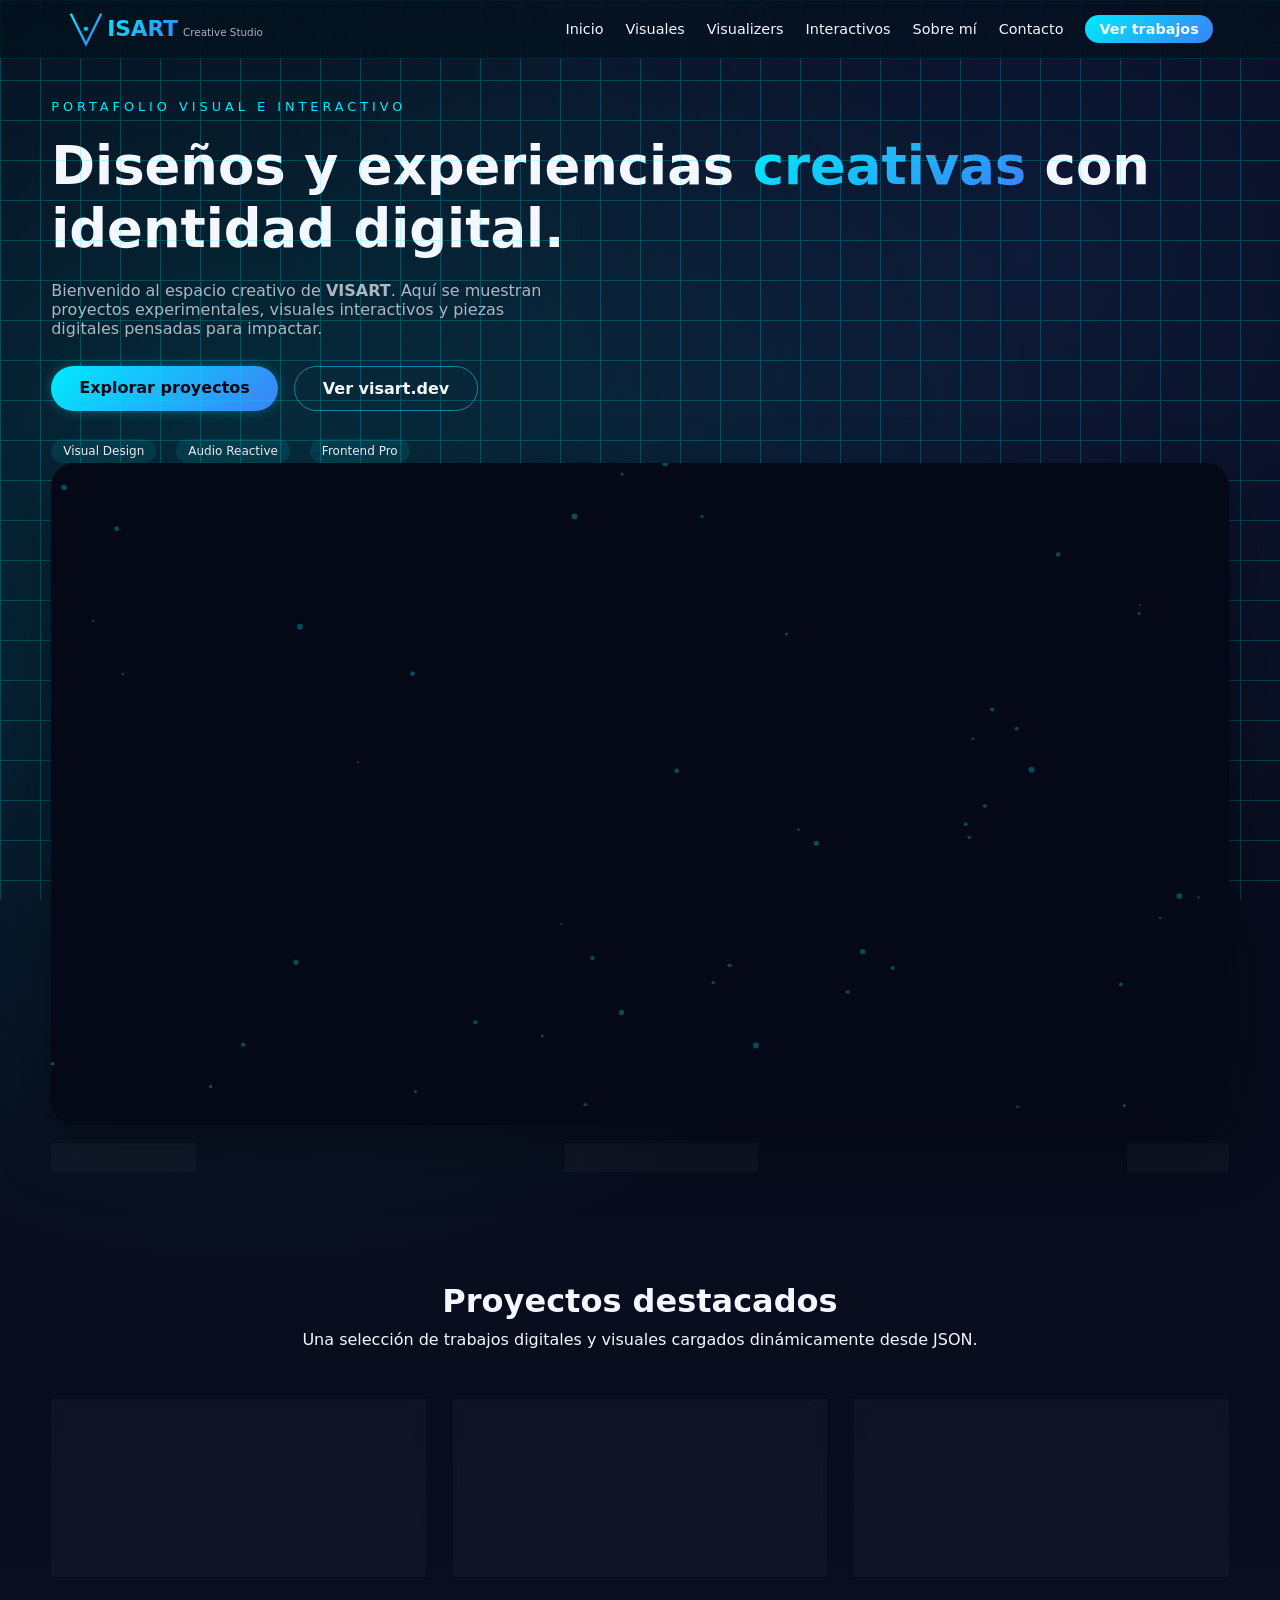
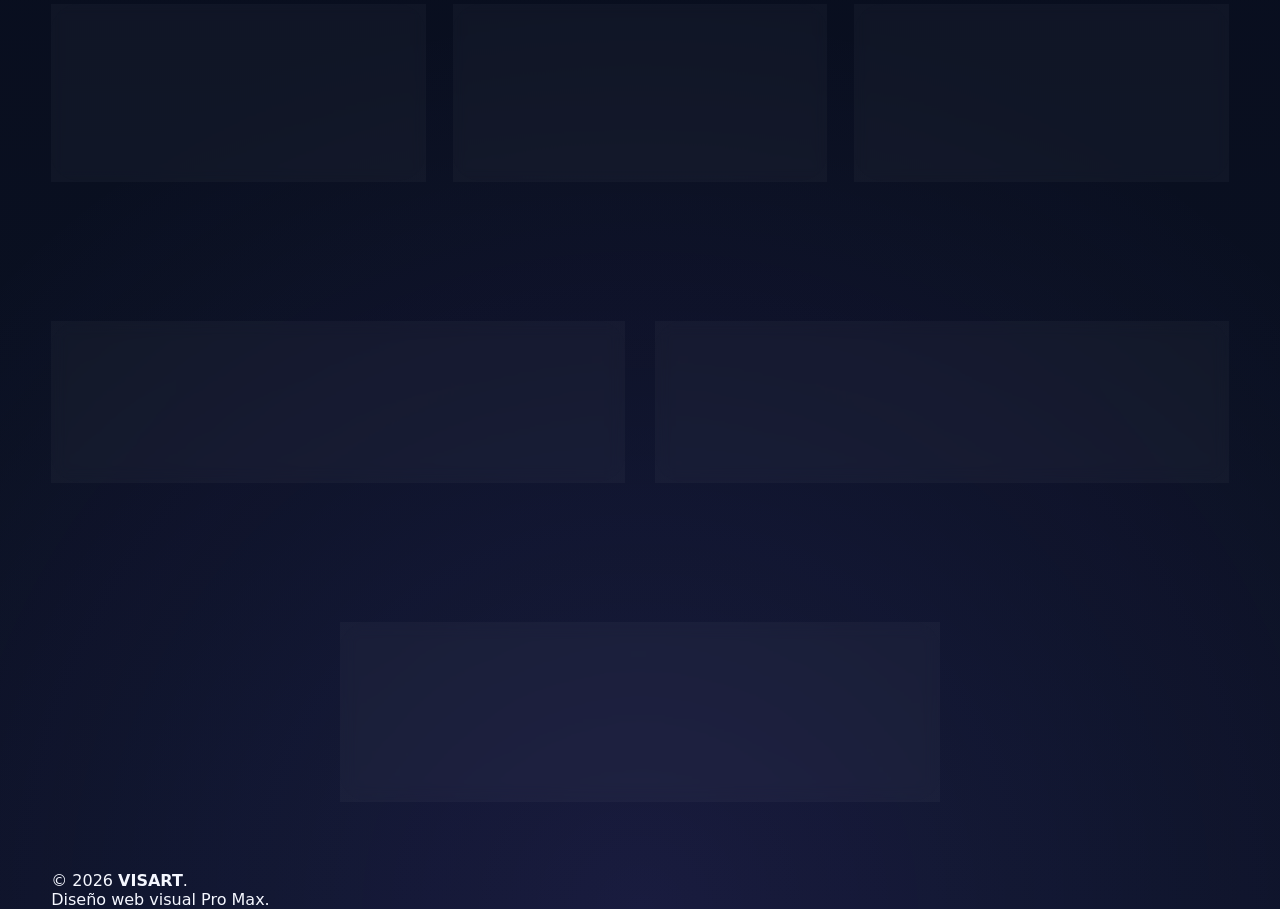
==== commit 5bbd33a8: "Enhance index.html with structured data and layout updates Added structured data for organization an" ====
--- a/index.html
+++ b/index.html
@@ -8,14 +8,12 @@
 
   <meta name="google" content="notranslate">
   <meta name="description" content="Portafolio creativo de VISART con proyectos visuales, visualizers e interactivos." />
-
   <link rel="canonical" href="https://visart.dev/">
 
   <meta property="og:title" content="VISART | Visual Portfolio">
   <meta property="og:description" content="Arte visual interactivo y visualizers audio-reactivos.">
   <meta property="og:image" content="https://visart.dev/assets/preview.png">
   <meta property="og:url" content="https://visart.dev">
-
   <meta name="twitter:card" content="summary_large_image">
 
   <link rel="icon" href="/assets/favicon-32.png" sizes="32x32">
@@ -23,12 +21,22 @@
   <link rel="manifest" href="/site.webmanifest">
 
   <link rel="stylesheet" href="/style.css">
+
+  <script type="application/ld+json">
+  {
+    "@context": "https://schema.org",
+    "@type": "Organization",
+    "name": "VISART",
+    "url": "https://visart.dev",
+    "logo": "https://visart.dev/assets/favicon-512.png",
+    "sameAs": [
+      "https://github.com/jhvisart"
+    ]
+  }
+  </script>
 </head>
 
 <body class="page-home" data-tipo="landing" data-json="/data/proyectos.json" data-assets="/">
-
-<div class="page-shell">
-
   <div class="bg-grid"></div>
 
   <header class="header">
@@ -45,8 +53,10 @@
             </defs>
             <path d="M10 10 L50 90 L90 10" />
           </svg>
+
           <canvas class="v-canvas" aria-hidden="true"></canvas>
         </div>
+
         <div class="brand-text">
           <span>ISART</span>
           <small>Creative Studio</small>
@@ -67,35 +77,68 @@
   </header>
 
   <main>
-
     <section class="hero" id="inicio">
-      <div class="hero-content">
-        <div class="eyebrow">Portafolio visual e interactivo</div>
-        <h1>Diseños y experiencias <span>creativas</span> con identidad digital.</h1>
-        <p>Bienvenido al espacio creativo de <strong>VISART</strong>. Aquí se muestran proyectos experimentales, visuales interactivos y piezas digitales pensadas para impactar.</p>
-        <div class="hero-actions">
-          <a class="btn btn-primary" href="#proyectos">Explorar proyectos</a>
-          <a class="btn btn-secondary" href="https://visart.dev" target="_blank" rel="noopener noreferrer">Ver visart.dev</a>
-        </div>
-        <div class="hero-points">
-          <span>Visual Design</span>
-          <span>Audio Reactive</span>
-          <span>Frontend Pro</span>
-        </div>
-      </div>
-
-      <div class="hero-card">
-        <div class="hero-visual">
-          <video autoplay muted loop playsinline preload="metadata" poster="/assets/hero-poster.jpg" class="bg-video">
-            <source src="/assets/hero-card.mp4" type="video/mp4">
-          </video>
-          <canvas id="bgFX"></canvas>
-        </div>
-        <div class="hero-mini-stats">
-          <div class="mini"><strong>VISART</strong><small>Creative Studio</small></div>
-          <div class="mini"><strong>Audio Reactive</strong><small>Visual Systems</small></div>
-          <div class="mini"><strong>LIVE</strong><small>visart.dev</small></div>
-        </div>
+      <div class="container hero-grid">
+
+        <div class="hero-content">
+          <div class="eyebrow">Portafolio visual e interactivo</div>
+
+          <h1>
+            Diseños y experiencias <span>creativas</span> con identidad digital.
+          </h1>
+
+          <p>
+            Bienvenido al espacio creativo de <strong>VISART</strong>. Aquí se muestran proyectos experimentales,
+            visuales interactivos y piezas digitales pensadas para impactar.
+          </p>
+
+          <div class="hero-actions">
+            <a class="btn btn-primary" href="#proyectos">Explorar proyectos</a>
+            <a class="btn btn-secondary" href="https://visart.dev" target="_blank" rel="noopener noreferrer">Ver visart.dev</a>
+          </div>
+
+          <div class="hero-points">
+            <span>Visual Design</span>
+            <span>Audio Reactive</span>
+            <span>Frontend Pro</span>
+          </div>
+        </div>
+
+        <div class="hero-card">
+          <div class="hero-visual">
+            <video
+              autoplay
+              muted
+              loop
+              playsinline
+              preload="metadata"
+              poster="/assets/hero-poster.jpg"
+              class="bg-video"
+            >
+              <source src="/assets/hero-card.mp4" type="video/mp4">
+            </video>
+
+            <canvas id="bgFX"></canvas>
+          </div>
+
+          <div class="hero-mini-stats">
+            <div class="mini">
+              <strong>VISART</strong>
+              <small>Creative Studio</small>
+            </div>
+
+            <div class="mini">
+              <strong>Audio Reactive</strong>
+              <small>Visual Systems</small>
+            </div>
+
+            <div class="mini">
+              <strong>LIVE</strong>
+              <small>visart.dev</small>
+            </div>
+          </div>
+        </div>
+
       </div>
     </section>
 
@@ -105,21 +148,34 @@
           <h2>Proyectos destacados</h2>
           <p>Una selección de trabajos digitales y visuales cargados dinámicamente desde JSON.</p>
         </div>
+
         <div class="projects-grid" id="projects-container"></div>
       </div>
     </section>
 
     <section class="section" id="sobre-mi">
       <div class="container about-grid">
+
         <div class="glass">
           <h3>Identidad</h3>
-          <p><strong>VISART</strong> reúne piezas web visuales, visualizers y conceptos creativos modernos.</p>
-          <div class="skills"><span>Pages</span><span>Diseño Visual</span><span>Frontend</span></div>
-        </div>
+          <p>
+            <strong>VISART</strong> reúne piezas web visuales, visualizers y conceptos creativos modernos.
+          </p>
+
+          <div class="skills">
+            <span>Pages</span>
+            <span>Diseño Visual</span>
+            <span>Frontend</span>
+          </div>
+        </div>
+
         <div class="glass">
           <h3>Estructura</h3>
-          <p>Proyectos organizados por tipo: visuales, visualizers e interactivos.</p>
-        </div>
+          <p>
+            Proyectos organizados por tipo: visuales, visualizers e interactivos.
+          </p>
+        </div>
+
       </div>
     </section>
 
@@ -127,6 +183,7 @@
       <div class="container">
         <div class="glass contact-box">
           <h2>Contacto</h2>
+
           <div class="hero-actions center-actions">
             <a class="btn btn-primary" href="https://visart.dev" target="_blank" rel="noopener noreferrer">VISART</a>
             <a class="btn btn-secondary" href="#inicio">Volver arriba</a>
@@ -134,11 +191,15 @@
         </div>
       </div>
     </section>
-
   </main>
 
-</div>
-
-<script src="/script.js"></script>
+  <footer>
+    <div class="container footer-line">
+      <div>© 2026 <strong>VISART</strong>.</div>
+      <div>Diseño web visual Pro Max.</div>
+    </div>
+  </footer>
+
+  <script src="/script.js"></script>
 </body>
 </html>
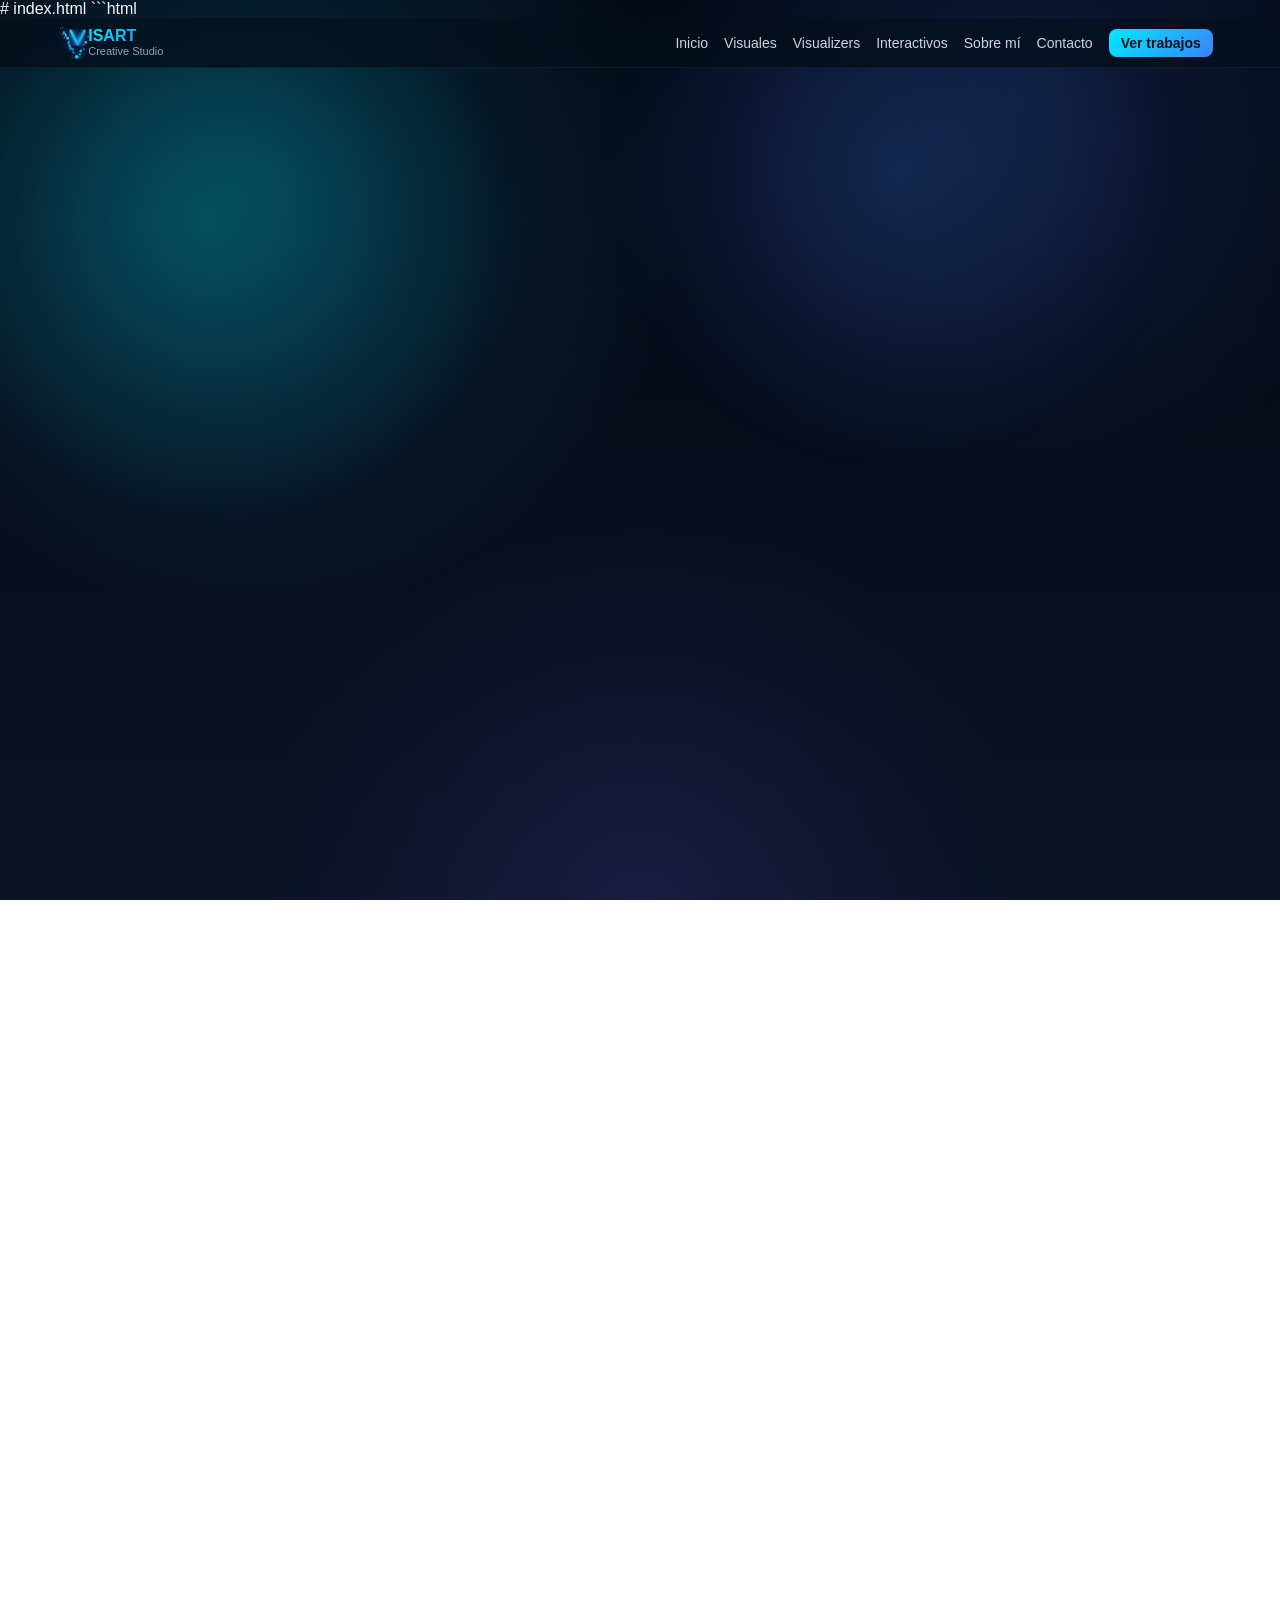
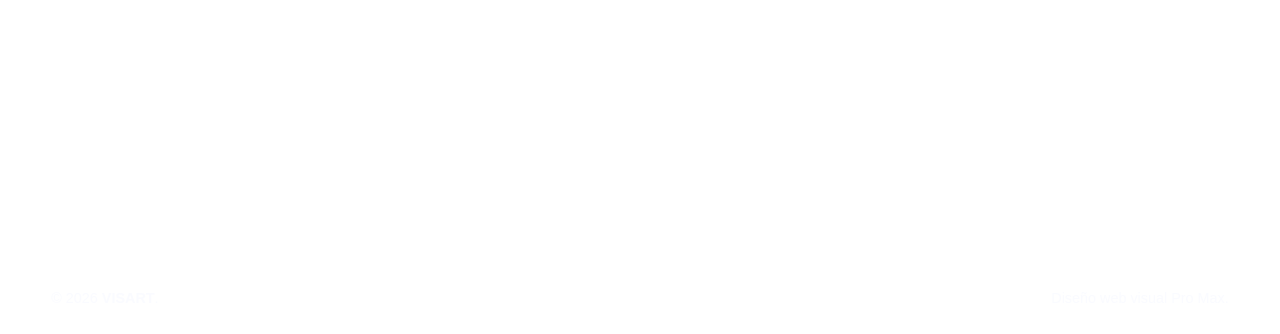
==== commit 70db23a2: "Update index.html" ====
--- a/index.html
+++ b/index.html
@@ -1,18 +1,36 @@
+# index.html
+
+```html
 <!DOCTYPE html>
 <html lang="es">
 <head>
   <meta charset="UTF-8" />
-  <meta name="viewport" content="width=device-width, initial-scale=1.0, viewport-fit=cover" />
+  <meta
+    name="viewport"
+    content="width=device-width, initial-scale=1.0, viewport-fit=cover"
+  />
 
   <title>VISART | Portafolio Creativo</title>
 
   <meta name="google" content="notranslate">
-  <meta name="description" content="Portafolio creativo de VISART con proyectos visuales, visualizers e interactivos." />
+  <meta
+    name="description"
+    content="Portafolio creativo de VISART con proyectos visuales, visualizers e interactivos."
+  />
+
   <link rel="canonical" href="https://visart.dev/">
 
   <meta property="og:title" content="VISART | Visual Portfolio">
-  <meta property="og:description" content="Arte visual interactivo y visualizers audio-reactivos.">
-  <meta property="og:image" content="https://visart.dev/assets/preview.png">
+  <meta
+    property="og:description"
+    content="Arte visual interactivo y visualizers audio-reactivos."
+  >
+
+  <meta
+    property="og:image"
+    content="https://visart.dev/assets/preview.png"
+  >
+
   <meta property="og:url" content="https://visart.dev">
   <meta name="twitter:card" content="summary_large_image">
 
@@ -36,7 +54,13 @@
   </script>
 </head>
 
-<body class="page-home" data-tipo="landing" data-json="/data/proyectos.json" data-assets="/">
+<body
+  class="page-home"
+  data-tipo="landing"
+  data-json="/data/proyectos.json"
+  data-assets="/"
+>
+
   <div class="bg-grid"></div>
 
   <header class="header">
@@ -44,6 +68,7 @@
 
       <a href="/" class="brand" aria-label="Ir al inicio de VISART">
         <div class="brand-mark">
+
           <svg viewBox="0 0 100 100" class="v-nav" aria-hidden="true">
             <defs>
               <linearGradient id="vGradient" x1="0%" y1="0%" x2="100%" y2="100%">
@@ -51,6 +76,7 @@
                 <stop offset="100%" stop-color="var(--accent2)" />
               </linearGradient>
             </defs>
+
             <path d="M10 10 L50 90 L90 10" />
           </svg>
 
@@ -77,24 +103,43 @@
   </header>
 
   <main>
+
     <section class="hero" id="inicio">
       <div class="container hero-grid">
 
-        <div class="hero-content">
-          <div class="eyebrow">Portafolio visual e interactivo</div>
+        <div class="hero-content reveal">
+
+          <div class="eyebrow">
+            Portafolio visual e interactivo
+          </div>
 
           <h1>
-            Diseños y experiencias <span>creativas</span> con identidad digital.
+            Diseños y experiencias
+            <span>creativas</span>
+            con identidad digital.
           </h1>
 
           <p>
-            Bienvenido al espacio creativo de <strong>VISART</strong>. Aquí se muestran proyectos experimentales,
-            visuales interactivos y piezas digitales pensadas para impactar.
+            Bienvenido al espacio creativo de
+            <strong>VISART</strong>.
+            Aquí se muestran proyectos experimentales,
+            visuales interactivos y piezas digitales
+            pensadas para impactar.
           </p>
 
           <div class="hero-actions">
-            <a class="btn btn-primary" href="#proyectos">Explorar proyectos</a>
-            <a class="btn btn-secondary" href="https://visart.dev" target="_blank" rel="noopener noreferrer">Ver visart.dev</a>
+            <a class="btn btn-primary" href="#proyectos">
+              Explorar proyectos
+            </a>
+
+            <a
+              class="btn btn-secondary"
+              href="https://visart.dev"
+              target="_blank"
+              rel="noopener noreferrer"
+            >
+              Ver visart.dev
+            </a>
           </div>
 
           <div class="hero-points">
@@ -102,15 +147,19 @@
             <span>Audio Reactive</span>
             <span>Frontend Pro</span>
           </div>
-        </div>
-
-        <div class="hero-card">
+
+        </div>
+
+        <div class="hero-card reveal">
+
           <div class="hero-visual">
+
             <video
               autoplay
               muted
               loop
               playsinline
+              webkit-playsinline
               preload="metadata"
               poster="/assets/hero-poster.jpg"
               class="bg-video"
@@ -122,6 +171,7 @@
           </div>
 
           <div class="hero-mini-stats">
+
             <div class="mini">
               <strong>VISART</strong>
               <small>Creative Studio</small>
@@ -136,30 +186,40 @@
               <strong>LIVE</strong>
               <small>visart.dev</small>
             </div>
-          </div>
-        </div>
-
-      </div>
-    </section>
-
-    <section class="section" id="proyectos">
+
+          </div>
+
+        </div>
+
+      </div>
+    </section>
+
+    <section class="section reveal" id="proyectos">
       <div class="container">
+
         <div class="section-head">
           <h2>Proyectos destacados</h2>
-          <p>Una selección de trabajos digitales y visuales cargados dinámicamente desde JSON.</p>
+          <p>
+            Una selección de trabajos digitales y visuales
+            cargados dinámicamente desde JSON.
+          </p>
         </div>
 
         <div class="projects-grid" id="projects-container"></div>
-      </div>
-    </section>
-
-    <section class="section" id="sobre-mi">
+
+      </div>
+    </section>
+
+    <section class="section reveal" id="sobre-mi">
       <div class="container about-grid">
 
         <div class="glass">
           <h3>Identidad</h3>
-          <p>
-            <strong>VISART</strong> reúne piezas web visuales, visualizers y conceptos creativos modernos.
+
+          <p>
+            <strong>VISART</strong>
+            reúne piezas web visuales,
+            visualizers y conceptos creativos modernos.
           </p>
 
           <div class="skills">
@@ -171,26 +231,45 @@
 
         <div class="glass">
           <h3>Estructura</h3>
-          <p>
-            Proyectos organizados por tipo: visuales, visualizers e interactivos.
-          </p>
-        </div>
-
-      </div>
-    </section>
-
-    <section class="section" id="contacto">
+
+          <p>
+            Proyectos organizados por tipo:
+            visuales, visualizers e interactivos.
+          </p>
+        </div>
+
+      </div>
+    </section>
+
+    <section class="section reveal" id="contacto">
       <div class="container">
+
         <div class="glass contact-box">
+
           <h2>Contacto</h2>
 
           <div class="hero-actions center-actions">
-            <a class="btn btn-primary" href="https://visart.dev" target="_blank" rel="noopener noreferrer">VISART</a>
-            <a class="btn btn-secondary" href="#inicio">Volver arriba</a>
-          </div>
-        </div>
-      </div>
-    </section>
+
+            <a
+              class="btn btn-primary"
+              href="https://visart.dev"
+              target="_blank"
+              rel="noopener noreferrer"
+            >
+              VISART
+            </a>
+
+            <a class="btn btn-secondary" href="#inicio">
+              Volver arriba
+            </a>
+
+          </div>
+
+        </div>
+
+      </div>
+    </section>
+
   </main>
 
   <footer>
--- a/style.css
+++ b/style.css
@@ -1,69 +1,90 @@
 :root {
   --bg: #050816;
   --bg2: #0b1224;
+  --panel: rgba(255, 255, 255, .06);
+  --panel-border: rgba(255, 255, 255, .1);
   --text: #f5f7ff;
-  --muted: rgba(245,247,255,.7);
-  --soft: rgba(245,247,255,.5);
+  --muted: rgba(245, 247, 255, .7);
+  --soft: rgba(245, 247, 255, .5);
   --accent1: #00eaff;
   --accent2: #3b82f6;
-  --glow1: rgba(0,234,255,.16);
-  --glow2: rgba(59,130,246,.14);
-  --glow3: rgba(123,97,255,.12);
+  --glow1: rgba(0, 234, 255, .16);
+  --glow2: rgba(59, 130, 246, .14);
+  --glow3: rgba(123, 97, 255, .12);
+  --radius: 24px;
+  --shadow: 0 20px 60px rgba(0, 0, 0, .35);
   --max: 1200px;
-  --shadow: 0 20px 60px rgba(0,0,0,.35);
-}
+}
+
+/* COLORES POR PÁGINA */
+
+body.page-home {
+  --bg: #050816;
+  --bg2: #0b1224;
+  --accent1: #00eaff;
+  --accent2: #3b82f6;
+  --glow1: rgba(0, 234, 255, .15);
+  --glow2: rgba(59, 130, 246, .14);
+  --glow3: rgba(123, 97, 255, .12);
+}
+
+body.page-visuales {
+  --bg: #040816;
+  --bg2: #0a1022;
+  --accent1: #00eaff;
+  --accent2: #7b61ff;
+  --glow1: rgba(0, 234, 255, .20);
+  --glow2: rgba(123, 97, 255, .18);
+  --glow3: rgba(80, 60, 255, .20);
+}
+
+body.page-visualizers {
+  --bg: #031611;
+  --bg2: #09241d;
+  --accent1: #00ff88;
+  --accent2: #00c2ff;
+  --glow1: rgba(0, 255, 136, .20);
+  --glow2: rgba(0, 194, 255, .18);
+  --glow3: rgba(0, 255, 180, .14);
+}
+
+body.page-interactivos {
+  --bg: #160805;
+  --bg2: #22100a;
+  --accent1: #ff7a00;
+  --accent2: #ff00c8;
+  --glow1: rgba(255, 122, 0, .20);
+  --glow2: rgba(255, 0, 200, .18);
+  --glow3: rgba(255, 80, 0, .14);
+}
+
+/* BASE */
 
 * {
   box-sizing: border-box;
-  margin: 0;
-  padding: 0;
 }
 
 html {
   scroll-behavior: smooth;
-  background: var(--bg);
-  overflow-x: hidden;
-  -webkit-text-size-adjust: 100%;
 }
 
 body {
   margin: 0;
-  font-family: 'Inter', system-ui, -apple-system, BlinkMacSystemFont, 'Segoe UI', Arial, Helvetica, sans-serif;
+  font-family: Arial, Helvetica, sans-serif;
   color: var(--text);
-  -webkit-font-smoothing: antialiased;
-  -moz-osx-font-smoothing: grayscale;
-  -webkit-tap-highlight-color: transparent;
-  background: radial-gradient(circle at 20% 20%, var(--glow1), transparent 35%),
-              radial-gradient(circle at 80% 10%, var(--glow2), transparent 30%),
-              radial-gradient(circle at 50% 100%, var(--glow3), transparent 35%),
-              linear-gradient(180deg, var(--bg), var(--bg2));
-  background-attachment: scroll;
-  min-height: 100svh;
+  background:
+    radial-gradient(circle at 20% 20%, var(--glow1), transparent 35%),
+    radial-gradient(circle at 80% 10%, var(--glow2), transparent 30%),
+    radial-gradient(circle at 50% 100%, var(--glow3), transparent 35%),
+    linear-gradient(180deg, var(--bg), var(--bg2));
+  background-attachment: fixed;
+  min-height: 100vh;
   overflow-x: hidden;
-  overflow-y: auto;
-  -webkit-overflow-scrolling: touch;
-}
-
-.page-shell {
-  position: relative;
-  min-height: 100svh;
-  overflow: clip;
-  opacity: 0;
-  animation: pageFadeIn 0.55s ease forwards;
-}
-
-body.is-leaving .page-shell {
-  animation: pageFadeOut 0.28s ease forwards;
-}
-
-@keyframes pageFadeIn {
-  from { opacity: 0; transform: translateY(6px); }
-  to { opacity: 1; transform: translateY(0); }
-}
-
-@keyframes pageFadeOut {
-  from { opacity: 1; }
-  to { opacity: 0; }
+}
+
+a {
+  color: inherit;
+  text-decoration: none;
 }
 
 .container {
@@ -75,206 +96,297 @@
   position: fixed;
   inset: 0;
   pointer-events: none;
-  opacity: 0.22;
+  background-image:
+    linear-gradient(rgba(255, 255, 255, .035) 1px, transparent 1px),
+    linear-gradient(90deg, rgba(255, 255, 255, .035) 1px, transparent 1px);
+  background-size: 40px 40px;
+  mask-image: radial-gradient(circle at center, black 45%, transparent 90%);
+  opacity: .25;
   z-index: 0;
-  background-image: 
-    linear-gradient(var(--accent1) 1px, transparent 1px),
-    linear-gradient(90deg, var(--accent1) 1px, transparent 1px);
-  background-size: 40px 40px;
-}
+}
+
+/* HEADER */
 
 .header {
   position: sticky;
   top: 0;
   z-index: 1000;
   backdrop-filter: blur(10px);
-  -webkit-backdrop-filter: blur(10px);
-  background: rgba(4,16,29,0.65);
-  border-bottom: 1px solid rgba(0,234,255,0.1);
+  background: rgba(4, 16, 29, 0.65);
+  border-bottom: 1px solid rgba(255, 255, 255, 0.05);
 }
 
 .header-inner {
+  max-width: var(--max);
+  margin: 0 auto;
+  padding: 10px 16px;
   display: flex;
   align-items: center;
   justify-content: space-between;
   gap: 18px;
-  padding: 10px 16px;
 }
 
 .brand {
   display: flex;
   align-items: center;
-  gap: 2px;
-  color: inherit;
-  text-decoration: none;
+  gap: 1px;
+  flex-shrink: 0;
+  min-width: max-content;
 }
 
 .brand-mark {
   position: relative;
-  width: 38px;
-  height: 38px;
+  width: 20px;
+  height: 20px;
+  min-width: 20px;
+  flex: 0 0 20px;
+  border-radius: 6px;
+  display: flex;
+  align-items: center;
+  justify-content: center;
+  overflow: visible;
+  background: transparent;
 }
 
 .v-nav {
-  position: absolute;
+  position: relative;
+  z-index: 2;
+  display: block;
+  width: 86%;
+  height: 86%;
+  transform: translateY(-5px);
+}
+
+.v-nav path {
+  fill: none;
+  stroke: url(#vGradient);
+  stroke-width: 11;
+  stroke-linecap: round;
+  stroke-linejoin: round;
+  stroke-dasharray: 200;
+  stroke-dashoffset: 200;
+  filter:
+    drop-shadow(0 0 8px var(--accent1))
+    drop-shadow(0 0 18px var(--accent2));
+  animation:
+    drawV 2s ease-out forwards,
+    glowV 3s infinite ease-in-out;
+}
+
+.v-canvas {
+  position: absolute;
+  left: -7px;
+  top: -7px;
+  width: calc(100% + 14px);
+  height: calc(100% + 14px);
+  pointer-events: none;
+  z-index: 4;
+}
+
+.brand-text span,
+.mini strong {
+  display: block;
+  background: linear-gradient(90deg, var(--accent1), var(--accent2));
+  -webkit-background-clip: text;
+  background-clip: text;
+  -webkit-text-fill-color: transparent;
+}
+
+.brand-text span {
+  font-weight: 700;
+  font-size: 16px;
+  line-height: 1;
+}
+
+.brand-text small {
+  display: block;
+  margin-top: 2px;
+  font-size: 11px;
+  line-height: 1;
+  color: #94a3b8;
+}
+
+.nav-links {
+  display: flex;
+  align-items: center;
+  gap: 16px;
+  flex-wrap: wrap;
+  justify-content: flex-end;
+}
+
+.nav-links a {
+  font-size: 14px;
+  color: #cbd5e1;
+  position: relative;
+  transition: 0.3s;
+  white-space: nowrap;
+}
+
+.nav-links a:hover {
+  color: #fff;
+}
+
+.nav-links a::after {
+  content: "";
+  position: absolute;
+  left: 0;
+  bottom: -4px;
+  width: 0%;
+  height: 2px;
+  background: linear-gradient(90deg, var(--accent1), var(--accent2));
+  transition: 0.3s;
+}
+
+.nav-links a:hover::after {
   width: 100%;
-  height: 100%;
-  stroke: url(#vGradient);
-  stroke-width: 6;
-  fill: none;
-}
-
-.v-canvas {
-  position: absolute;
-  top: 0;
-  left: 0;
-  width: 100%;
-  height: 100%;
-  pointer-events: none;
-}
-
-.brand-text {
-  line-height: 1.1;
-}
-
-.brand-text span {
-  font-size: 1.35rem;
-  font-weight: 700;
+}
+
+.nav-cta {
+  padding: 6px 12px;
+  border-radius: 8px;
   background: linear-gradient(135deg, var(--accent1), var(--accent2));
+  color: #04101d !important;
+  font-weight: 600;
+}
+
+.nav-cta::after {
+  display: none;
+}
+
+/* HERO */
+
+.hero {
+  position: relative;
+  z-index: 1;
+  padding: 92px 0 58px;
+}
+
+.hero-grid {
+  display: grid;
+  grid-template-columns: 1.15fr .85fr;
+  gap: 28px;
+  align-items: center;
+}
+
+.hero-content p {
+  color: var(--muted);
+  font-size: 1.05rem;
+  line-height: 1.7;
+  max-width: 680px;
+}
+
+h1 {
+  font-size: clamp(2.6rem, 6vw, 5.2rem);
+  line-height: .96;
+  margin: 0 0 18px;
+}
+
+h1 span {
+  background: linear-gradient(135deg, #ffffff, var(--accent1) 45%, var(--accent2) 100%);
   -webkit-background-clip: text;
   background-clip: text;
   color: transparent;
 }
 
-.brand-text small {
-  font-size: 0.65rem;
-  color: var(--muted);
-}
-
-.nav-links {
-  display: flex;
-  gap: 22px;
+.eyebrow {
+  display: inline-flex;
   align-items: center;
+  gap: 10px;
+  padding: 10px 14px;
+  border-radius: 999px;
+  background: rgba(255, 255, 255, .04);
+  border: 1px solid rgba(255, 255, 255, .08);
+  color: var(--accent1);
+  font-weight: 700;
+  font-size: .84rem;
+  margin-bottom: 18px;
+}
+
+.hero-actions {
+  display: flex;
+  align-items: center;
+  gap: 12px;
   flex-wrap: wrap;
-}
-
-.nav-links a {
-  color: var(--text);
-  text-decoration: none;
-  font-size: 0.9rem;
-  transition: color 0.2s;
-}
-
-.nav-links a:hover {
-  color: var(--accent1);
-}
-
-.nav-cta {
+  margin-top: 24px;
+}
+
+.center-actions {
+  justify-content: center;
+}
+
+.hero-points {
+  display: flex;
+  gap: 10px;
+  flex-wrap: wrap;
+  margin-top: 22px;
+}
+
+.hero-points span {
+  padding: 8px 12px;
+  border-radius: 999px;
+  background: rgba(255, 255, 255, .05);
+  border: 1px solid rgba(255, 255, 255, .08);
+  color: var(--soft);
+  font-size: .86rem;
+}
+
+/* BOTONES */
+
+.btn {
+  display: inline-flex;
+  align-items: center;
+  justify-content: center;
+  gap: 10px;
+  min-height: 50px;
+  padding: 0 18px;
+  border-radius: 999px;
+  font-weight: 800;
+  transition: .22s ease;
+}
+
+.btn:hover {
+  transform: translateY(-2px);
+}
+
+.btn-primary {
+  color: #05111d;
   background: linear-gradient(135deg, var(--accent1), var(--accent2));
-  padding: 6px 14px;
-  border-radius: 40px;
-  font-weight: 600;
-}
-
-.hero {
-  min-height: 90svh;
-  display: flex;
-  flex-wrap: wrap;
-  align-items: center;
+  box-shadow: 0 14px 35px color-mix(in srgb, var(--accent2) 35%, transparent);
+}
+
+.btn-secondary {
+  color: #fff;
+  background: rgba(255, 255, 255, .04);
+  border: 1px solid rgba(255, 255, 255, .1);
+}
+
+/* HERO CARD */
+
+.hero-card {
+  position: relative;
+  padding: 24px;
+  border-radius: 30px;
+  background: linear-gradient(180deg, rgba(255, 255, 255, .08), rgba(255, 255, 255, .04));
+  border: 1px solid rgba(255, 255, 255, .1);
+  box-shadow: var(--shadow);
+  display: flex;
+  flex-direction: column;
   justify-content: space-between;
-  gap: 30px;
-  padding: 40px 0;
-}
-
-.hero-content {
-  flex: 1.2;
-  min-width: 260px;
-}
-
-.hero-card {
-  flex: 1;
-  min-width: 280px;
-}
-
-.eyebrow {
-  font-size: 0.8rem;
-  letter-spacing: 4px;
-  text-transform: uppercase;
-  color: var(--accent1);
-  margin-bottom: 20px;
-}
-
-.hero-content h1 {
-  font-size: clamp(2rem, 5vw, 3.3rem);
-  line-height: 1.2;
-  margin-bottom: 20px;
-}
-
-.hero-content h1 span {
-  background: linear-gradient(135deg, var(--accent1), var(--accent2));
-  -webkit-background-clip: text;
-  background-clip: text;
-  color: transparent;
-}
-
-.hero-content p {
-  color: var(--muted);
-  margin-bottom: 28px;
-  max-width: 500px;
-}
-
-.hero-actions {
-  display: flex;
-  gap: 16px;
-  flex-wrap: wrap;
-  margin-bottom: 28px;
-}
-
-.btn {
-  display: inline-block;
-  padding: 12px 28px;
-  border-radius: 40px;
-  text-decoration: none;
-  font-weight: 600;
-  transition: all 0.2s;
-}
-
-.btn-primary {
-  background: linear-gradient(135deg, var(--accent1), var(--accent2));
-  color: #050816;
-  box-shadow: 0 0 12px rgba(0,234,255,0.3);
-}
-
-.btn-secondary {
-  border: 1px solid rgba(0,234,255,0.5);
-  background: transparent;
-  color: var(--text);
-}
-
-.hero-points {
-  display: flex;
-  gap: 20px;
-  flex-wrap: wrap;
-}
-
-.hero-points span {
-  font-size: 0.75rem;
-  background: rgba(0,234,255,0.1);
-  padding: 5px 12px;
-  border-radius: 40px;
+  min-height: 420px;
+  transition: transform .15s ease-out;
 }
 
 .hero-visual {
   position: relative;
+  height: 100%;
   width: 100%;
   aspect-ratio: 16 / 9;
   border-radius: 24px;
   overflow: hidden;
-  background: #050816;
-  isolation: isolate;
-  backface-visibility: hidden;
-  -webkit-backface-visibility: hidden;
-  box-shadow: var(--shadow);
+  background: black;
+  display: flex;
+  align-items: center;
+  justify-content: center;
 }
 
 .bg-video {
@@ -284,233 +396,757 @@
   height: 100%;
   object-fit: cover;
   z-index: 1;
-  background: #050816;
-  backface-visibility: hidden;
-  -webkit-backface-visibility: hidden;
 }
 
 #bgFX {
   position: absolute;
   inset: 0;
+  z-index: 2;
+  pointer-events: none;
+}
+
+.hero-mini-stats {
+  display: flex;
+  gap: 12px;
+  margin-top: 15px;
+}
+
+.mini {
+  flex: 1;
+  padding: 12px;
+  border-radius: 12px;
+  background: rgba(255, 255, 255, 0.05);
+  text-align: center;
+  border: 1px solid rgba(255, 255, 255, 0.08);
+}
+
+.mini strong {
+  font-size: 14px;
+}
+
+.mini small {
+  font-size: 11px;
+  color: var(--soft);
+}
+
+/* SECCIONES */
+
+.section {
+  position: relative;
+  z-index: 1;
+  padding: 64px 0;
+}
+
+.section-head {
+  margin-bottom: 28px;
+}
+
+.section-head h2 {
+  font-size: clamp(2rem, 4vw, 3.2rem);
+  margin: 0 0 10px;
+}
+
+.section-head p {
+  color: var(--muted);
+  margin: 0;
+}
+
+/* PROYECTOS */
+
+.projects-grid {
+  display: grid;
+  grid-template-columns: repeat(auto-fit, minmax(300px, 1fr));
+  gap: 24px;
+}
+
+.project-card {
+   perspective: 1000px;
+  position: relative;
+  overflow: hidden;
+  border-radius: 28px;
+  border: 1px solid color-mix(in srgb, var(--accent1) 25%, transparent);
+  background: rgba(3, 5, 12, 0.72);
+  transition: transform 0.35s ease, box-shadow 0.35s ease, border-color 0.35s ease;
+  backdrop-filter: blur(18px);
+  transform-style: preserve-3d;
+  transform:
+  translateY(0)
+  scale(1)
+  rotateX(var(--tiltX, 0deg))
+  rotateY(var(--tiltY, 0deg));
+  will-change: transform;
+  background:
+    linear-gradient(180deg, rgba(255,255,255,.08), rgba(255,255,255,.03)),
+    rgba(3, 5, 12, 0.65);
+  backdrop-filter: blur(22px) saturate(120%);
+  -webkit-backdrop-filter: blur(22px) saturate(120%);
+}
+
+.project-card * {
+  pointer-events: none;
+}
+
+.project-card {
+  pointer-events: auto;
+}
+
+
+.project-card:hover {
+  transform:
+    translateY(-12px)
+    scale(1.03)
+    rotateX(var(--tiltX, 0deg))
+    rotateY(var(--tiltY, 0deg));
+
+  box-shadow:
+    0 20px 60px rgba(0, 0, 0, 0.55),
+    0 0 40px var(--accent1);
+
+  border-color: var(--accent1);
+}
+.project-thumb {
+  position: relative;
+  aspect-ratio: 16 / 9;
+  overflow: hidden;
+}
+
+.project-thumb img {
   width: 100%;
   height: 100%;
-  z-index: 2;
-  pointer-events: none;
-}
-
-.hero-mini-stats {
-  display: flex;
+  object-fit: cover;
+  transition: 0.5s;
+}
+
+.project-card:hover .project-thumb img {
+  transform: scale(1.08);
+}
+
+.project-badge {
+  position: absolute;
+  top: 12px;
+  left: 12px;
+  padding: 6px 11px;
+  border-radius: 999px;
+  background: rgba(0, 0, 0, 0.68);
+  color: #fff;
+  border: 1px solid var(--accent1);
+  font-size: 12px;
+}
+
+.project-body {
+  padding: 22px 20px;
+}
+
+.project-top {
+  display: flex;
+  align-items: flex-start;
   justify-content: space-between;
+  gap: 12px;
+  margin-bottom: 10px;
+}
+
+.project-top h3 {
+  margin: 0;
+  font-size: 1.2rem;
+}
+
+.project-tag {
+  flex-shrink: 0;
+  font-size: 11px;
+  color: var(--accent1);
+  padding: 5px 8px;
+  border-radius: 999px;
+  background: color-mix(in srgb, var(--accent1) 10%, transparent);
+  border: 1px solid color-mix(in srgb, var(--accent1) 20%, transparent);
+}
+
+.project-body p {
+  color: var(--muted);
+  line-height: 1.6;
+  margin: 0 0 18px;
+}
+
+.project-actions {
+  display: flex;
+  align-items: center;
   gap: 10px;
-  margin-top: 18px;
-}
-
-.mini {
-  background: rgba(255,255,255,0.03);
-  backdrop-filter: blur(4px);
-  padding: 8px 12px;
-  border-radius: 20px;
-  text-align: center;
-  font-size: 0.7rem;
-}
-
-.section {
-  padding: 70px 0;
-}
-
-.section-head {
-  text-align: center;
-  margin-bottom: 50px;
-}
-
-.section-head h2 {
-  font-size: 2rem;
-  margin-bottom: 10px;
-}
-
-.projects-grid {
-  display: grid;
-  grid-template-columns: repeat(auto-fill, minmax(300px, 1fr));
-  gap: 28px;
-}
-
-.project-card {
-  background: rgba(255,255,255,0.03);
-  backdrop-filter: blur(6px);
-  border-radius: 28px;
-  overflow: hidden;
-  transition: transform 0.2s;
-  border: 1px solid rgba(0,234,255,0.1);
-}
-
-.project-card:hover {
-  transform: translateY(-5px);
-}
-
-.project-img {
-  width: 100%;
-  aspect-ratio: 16/9;
-  object-fit: cover;
-}
-
-.project-info {
-  padding: 20px;
-}
+}
+
+/* ABOUT / CONTACTO */
 
 .about-grid {
   display: grid;
-  grid-template-columns: repeat(auto-fit, minmax(260px, 1fr));
-  gap: 30px;
+  grid-template-columns: 1fr 1fr;
+  gap: 24px;
 }
 
 .glass {
-  background: rgba(255,255,255,0.03);
-  backdrop-filter: blur(8px);
   border-radius: 28px;
-  padding: 28px;
-  border: 1px solid rgba(0,234,255,0.1);
+  padding: 24px;
+  background: linear-gradient(180deg, rgba(255, 255, 255, .06), rgba(255, 255, 255, .035));
+  border: 1px solid rgba(255, 255, 255, .1);
+}
+
+.glass h3,
+.glass h2 {
+  margin-top: 0;
+}
+
+.glass p {
+  color: var(--muted);
+  line-height: 1.6;
 }
 
 .skills {
   display: flex;
+  flex-wrap: wrap;
   gap: 10px;
-  margin-top: 20px;
-  flex-wrap: wrap;
+  margin-top: 16px;
 }
 
 .skills span {
-  background: rgba(0,234,255,0.15);
-  padding: 5px 12px;
-  border-radius: 20px;
-  font-size: 0.75rem;
+  padding: 8px 10px;
+  border-radius: 999px;
+  background: rgba(255, 255, 255, .05);
+  border: 1px solid rgba(255, 255, 255, .08);
+  color: var(--soft);
+  font-size: .84rem;
 }
 
 .contact-box {
   text-align: center;
-  max-width: 600px;
-  margin: 0 auto;
-}
-
-.center-actions {
-  justify-content: center;
-  margin-top: 20px;
-}
-
-/* ============================================ */
-/* MEDIA QUERIES COMPLETOS */
-/* ============================================ */
-
-/* Tablets y móviles grandes */
-@media (max-width: 992px) {
+}
+
+/* FOOTER */
+
+footer {
+  position: relative;
+  z-index: 1;
+  padding: 28px 0;
+  border-top: 1px solid rgba(255, 255, 255, .08);
+}
+
+.footer-line {
+  display: flex;
+  align-items: center;
+  justify-content: space-between;
+  gap: 16px;
+  color: var(--soft);
+  font-size: .9rem;
+}
+
+/* ANIMACIONES */
+
+@keyframes drawV {
+  from {
+    stroke-dashoffset: 200;
+  }
+
+  to {
+    stroke-dashoffset: 0;
+  }
+}
+
+@keyframes glowV {
+  0%, 100% {
+    filter:
+      drop-shadow(0 0 5px var(--accent1))
+      drop-shadow(0 0 12px var(--accent2));
+  }
+
+  50% {
+    filter:
+      drop-shadow(0 0 12px var(--accent1))
+      drop-shadow(0 0 26px var(--accent2));
+  }
+}
+
+/* RESPONSIVE */
+
+@media (max-width: 980px) {
+  .hero-grid {
+    grid-template-columns: 1fr;
+  }
+
+  .hero-card {
+    min-height: 360px;
+  }
+
+  .about-grid {
+    grid-template-columns: 1fr;
+  }
+}
+
+@media (max-width: 768px) {
+  .header-inner {
+    padding: 8px 12px;
+    align-items: center;
+  }
+
+  .brand-text span {
+    font-size: 14px;
+  }
+
+  .brand-text small {
+    font-size: 10px;
+  }
+
+  .nav-links {
+    gap: 10px;
+  }
+
+  .nav-links a {
+    font-size: 12px;
+  }
+
+  .nav-cta {
+    padding: 5px 9px;
+  }
+
   .hero {
+    padding-top: 64px;
+  }
+
+  .btn {
+    min-height: 44px;
+    padding: 0 14px;
+    font-size: 13px;
+  }
+
+  .projects-grid {
+    grid-template-columns: 1fr;
+  }
+
+  .hero-mini-stats {
+    flex-direction: column;
+  }
+
+  .footer-line {
     flex-direction: column;
     text-align: center;
   }
-  .hero-content p {
-    margin-left: auto;
-    margin-right: auto;
-  }
-  .hero-actions {
-    justify-content: center;
-  }
-  .hero-points {
-    justify-content: center;
-  }
-  .projects-grid {
-    grid-template-columns: repeat(auto-fill, minmax(280px, 1fr));
-  }
-}
-
-/* Móviles */
-@media (max-width: 768px) {
+}
+
+@media (max-width: 520px) {
   .header-inner {
     flex-direction: column;
-    gap: 12px;
-    padding: 12px 16px;
-  }
+    align-items: flex-start;
+  }
+
   .nav-links {
-    justify-content: center;
-    gap: 14px;
-    flex-wrap: wrap;
-  }
-  .nav-links a {
-    font-size: 0.8rem;
-  }
-  .hero {
-    padding: 30px 0;
-    min-height: auto;
-  }
+    justify-content: flex-start;
+    width: 100%;
+  }
+
+  h1 {
+    font-size: clamp(2.3rem, 13vw, 3.8rem);
+  }
+
   .hero-card {
-    width: 100%;
-  }
-  .hero-mini-stats {
-    flex-wrap: wrap;
-    justify-content: center;
-  }
-  .section {
-    padding: 50px 0;
-  }
-  .section-head h2 {
-    font-size: 1.6rem;
-  }
-  .projects-grid {
-    grid-template-columns: 1fr;
-    gap: 20px;
-  }
-  .about-grid {
-    grid-template-columns: 1fr;
-    gap: 20px;
-  }
-  .glass {
-    padding: 20px;
-  }
-  .btn {
-    padding: 10px 20px;
-    font-size: 0.85rem;
-  }
-}
-
-/* Móviles pequeños */
-@media (max-width: 480px) {
-  .brand-text span {
-    font-size: 1.1rem;
-  }
-  .brand-text small {
-    font-size: 0.55rem;
-  }
-  .brand-mark {
-    width: 30px;
-    height: 30px;
-  }
-  .hero-content h1 {
-    font-size: 1.8rem;
-  }
-  .hero-points span {
-    font-size: 0.65rem;
-  }
-  .mini {
-    font-size: 0.6rem;
-    padding: 6px 10px;
-  }
-  .section-head p {
-    font-size: 0.85rem;
-  }
-}
-
-/* ============================================ */
-/* FIX ESPECÍFICO PARA iOS (iPhone/iPad) */
-/* ============================================ */
-@supports (-webkit-touch-callout: none) {
-  body {
-    background-attachment: scroll;
-  }
-  .hero-card, .project-card, .glass, .mini, .hero-visual {
-    transform: translateZ(0);
-    backface-visibility: hidden;
-    -webkit-backface-visibility: hidden;
-  }
-  .bg-video {
-    transform: none !important;
-    will-change: auto;
-  }
-}
+    padding: 16px;
+    min-height: 300px;
+  }
+}
+/* ============================= */
+/* VISART PREMIUM CARDS */
+/* ============================= */
+
+/* ============================= */
+/* VISART APPLE CARDS FINAL */
+/* ============================= */
+
+.project-card {
+  position: relative;
+  overflow: hidden;
+  border-radius: 28px;
+
+  border: 1px solid color-mix(in srgb, var(--accent1) 25%, transparent);
+  background: rgba(3, 5, 12, 0.72);
+
+  backdrop-filter: blur(18px);
+
+  transition:
+    transform 0.45s cubic-bezier(.2,.8,.2,1),
+    box-shadow 0.45s ease,
+    border-color 0.3s ease;
+
+  transform-style: preserve-3d;
+  will-change: transform;
+  perspective: 1000px;
+
+  isolation: isolate;
+
+  opacity: 0;
+  animation: cardReveal .75s ease forwards;
+}
+
+/* delays */
+.project-card:nth-child(1) { animation-delay: .05s; }
+.project-card:nth-child(2) { animation-delay: .14s; }
+.project-card:nth-child(3) { animation-delay: .23s; }
+.project-card:nth-child(4) { animation-delay: .32s; }
+
+.project-card:hover {
+  transform: translateY(-10px) scale(1.03);
+  box-shadow:
+    0 25px 70px rgba(0,0,0,0.65),
+    0 0 25px var(--accent1),
+    0 0 80px var(--accent2);
+
+  border-color: var(--accent1);
+}
+
+.project-card::before {
+  content: "";
+  position: absolute;
+  inset: 0;
+
+  background:
+    radial-gradient(
+      circle at var(--mx, 50%) var(--my, 30%),
+      color-mix(in srgb, var(--accent1) 40%, transparent),
+      transparent 40%
+    ),
+    linear-gradient(180deg, rgba(255,255,255,.06), rgba(255,255,255,.02));
+
+  opacity: 0.45;
+  transition: opacity .35s ease, transform .35s ease;
+  pointer-events: none;
+  z-index: 1;
+}
+
+.project-card:hover::before {
+  opacity: 0.95;
+}
+
+.project-card::after {
+  content: "";
+  position: absolute;
+  inset: -1px;
+  border-radius: 28px;
+
+  background: linear-gradient(
+    135deg,
+    var(--accent1),
+    transparent 35%,
+    var(--accent2)
+  );
+  box-shadow:
+    inset 0 0 0 1px rgba(255,255,255,.06),
+    0 0 0 1px rgba(255,255,255,.04);
+
+  opacity: .18;
+  pointer-events: none;
+  z-index: -1;
+}
+
+.project-thumb {
+  position: relative;
+  aspect-ratio: 16 / 9;
+  overflow: hidden;
+}
+
+.project-thumb img {
+  width: 100%;
+  height: 100%;
+  object-fit: cover;
+  transition: transform .5s ease;
+}
+
+.project-card:hover .project-thumb img {
+  transform: scale(1.08);
+}
+
+.project-thumb::after {
+  content: "";
+  position: absolute;
+  inset: 0;
+
+  background:
+    linear-gradient(to top, rgba(0,0,0,.72), transparent 58%),
+    radial-gradient(circle at 50% 0%, rgba(255,255,255,.18), transparent 42%);
+
+  opacity: .75;
+  transition: .35s ease;
+}
+
+.project-featured {
+  grid-column: span 2;
+  min-height: 100%;
+}
+
+.project-featured .project-thumb {
+  aspect-ratio: 16 / 8;
+}
+
+.project-featured .project-top h3 {
+  font-size: clamp(1.4rem, 3vw, 2rem);
+}
+
+.project-featured .project-body p {
+  font-size: 1rem;
+}
+
+@keyframes cardReveal {
+  from {
+    opacity: 0;
+    transform: translateY(22px) scale(.98);
+    filter: blur(8px);
+  }
+
+  to {
+    opacity: 1;
+    transform: translateY(0) scale(1);
+    filter: blur(0);
+  }
+}
+
+@media (max-width: 768px) {
+  .project-featured {
+    grid-column: span 1;
+  }
+
+  .project-featured .project-thumb {
+    aspect-ratio: 16 / 9;
+  }
+}
+/* ============================= */
+/* VISART PREMIUM HERO GLOBAL */
+/* ============================= */
+
+.hero::before {
+  content: "";
+  position: absolute;
+  inset: 0;
+  background:
+    radial-gradient(circle at 16% 22%, color-mix(in srgb, var(--accent1) 28%, transparent), transparent 26%),
+    radial-gradient(circle at 70% 15%, color-mix(in srgb, var(--accent2) 24%, transparent), transparent 28%);
+  pointer-events: none;
+  opacity: .75;
+  z-index: -1;
+}
+
+.hero-content {
+  position: relative;
+}
+
+.hero-content::before {
+  content: "";
+  position: absolute;
+  left: -28px;
+  top: -22px;
+  width: 140px;
+  height: 140px;
+  border-radius: 999px;
+  background: radial-gradient(circle, color-mix(in srgb, var(--accent1) 18%, transparent), transparent 65%);
+  filter: blur(8px);
+  pointer-events: none;
+  z-index: -1;
+}
+
+.eyebrow {
+  box-shadow:
+    0 0 18px color-mix(in srgb, var(--accent1) 22%, transparent),
+    inset 0 0 12px rgba(255,255,255,.04);
+}
+
+h1 {
+  letter-spacing: -0.065em;
+  text-wrap: balance;
+}
+
+h1 span {
+  position: relative;
+  filter: drop-shadow(0 0 18px color-mix(in srgb, var(--accent1) 45%, transparent));
+}
+
+h1 span::after {
+  content: "";
+  position: absolute;
+  left: 3%;
+  right: 3%;
+  bottom: -8px;
+  height: 5px;
+  border-radius: 999px;
+  background: linear-gradient(90deg, var(--accent1), var(--accent2));
+  box-shadow: 0 0 22px color-mix(in srgb, var(--accent1) 45%, transparent);
+  opacity: .75;
+}
+
+.hero-actions .btn {
+  position: relative;
+  overflow: hidden;
+}
+
+.hero-actions .btn-primary::before {
+  content: "";
+  position: absolute;
+  inset: 0;
+  background: linear-gradient(120deg, transparent, rgba(255,255,255,.45), transparent);
+  transform: translateX(-120%);
+  transition: .6s ease;
+}
+
+.hero-actions .btn-primary:hover::before {
+  transform: translateX(120%);
+}
+
+.hero-card {
+  overflow: hidden;
+}
+
+.hero-card::before {
+  content: "";
+  position: absolute;
+  inset: -2px;
+  background:
+    radial-gradient(circle at 20% 0%, color-mix(in srgb, var(--accent1) 35%, transparent), transparent 32%),
+    radial-gradient(circle at 90% 20%, color-mix(in srgb, var(--accent2) 30%, transparent), transparent 34%);
+  opacity: .7;
+  pointer-events: none;
+}
+
+.hero-card::after {
+  content: "";
+  position: absolute;
+  inset: 1px;
+  border-radius: 29px;
+  border: 1px solid rgba(255,255,255,.08);
+  pointer-events: none;
+}
+
+.hero-visual::after {
+  content: "";
+  position: absolute;
+  inset: 0;
+  background:
+    linear-gradient(to top, rgba(0,0,0,.55), transparent 55%),
+    radial-gradient(circle at 50% 20%, rgba(255,255,255,.16), transparent 42%);
+  z-index: 3;
+  pointer-events: none;
+}
+
+.hero-mini-stats {
+  position: relative;
+  z-index: 4;
+}
+
+.mini {
+  backdrop-filter: blur(10px);
+}
+
+.section-head h2 {
+  background: linear-gradient(90deg, var(--accent1), var(--accent2));
+  -webkit-background-clip: text;
+  background-clip: text;
+  color: transparent;
+}
+/* ============================= */
+/* VISART PAGE TRANSITION */
+/* ============================= */
+
+body {
+  opacity: 0;
+  animation: pageFadeIn .75s ease forwards;
+}
+
+body.is-leaving {
+  animation: pageFadeOut .38s ease forwards;
+}
+
+@keyframes pageFadeIn {
+  from {
+    opacity: 0;
+    filter: blur(10px);
+    transform: translateY(8px);
+  }
+
+  to {
+    opacity: 1;
+    filter: blur(0);
+    transform: translateY(0);
+  }
+}
+
+@keyframes pageFadeOut {
+  from {
+    opacity: 1;
+    filter: blur(0);
+  }
+
+  to {
+    opacity: 0;
+    filter: blur(10px);
+  }
+}
+
+/* ============================= */
+/* VISART SCROLL REVEAL */
+/* ============================= */
+
+.reveal {
+  opacity: 0;
+  transform: translateY(24px);
+  filter: blur(8px);
+  transition:
+    opacity .8s ease,
+    transform .8s ease,
+    filter .8s ease;
+}
+
+.reveal.is-visible {
+  opacity: 1;
+  transform: translateY(0);
+  filter: blur(0);
+}
+/* ===== TILT FIX (NO rompe nada) ===== */
+
+.project-card {
+  transform:
+    translateY(0)
+    scale(1)
+    rotateX(var(--tiltX, 0deg))
+    rotateY(var(--tiltY, 0deg)) !important;
+}
+
+.project-card:hover {
+  transform:
+    translateY(-10px)
+    scale(1.03)
+    rotateX(var(--tiltX, 0deg))
+    rotateY(var(--tiltY, 0deg)) !important;
+}
+/* ===== FIX TILT FORZADO ===== */
+
+.project-card {
+  transform:
+    translateY(0)
+    scale(1)
+    rotateX(var(--tiltX, 0deg))
+    rotateY(var(--tiltY, 0deg)) !important;
+}
+
+.project-card:hover {
+  transform:
+    translateY(-10px)
+    scale(1.03)
+    rotateX(var(--tiltX, 0deg))
+    rotateY(var(--tiltY, 0deg)) !important;
+}
+.project-card::before,
+.project-card::after {
+  pointer-events: none !important;
+}
+
+.project-card * {
+  pointer-events: auto;
+}
+
+.project-card a,
+.project-card button,
+.project-card .btn,
+.project-card .project-link {
+  position: relative;
+  z-index: 30;
+  pointer-events: auto !important;
+}
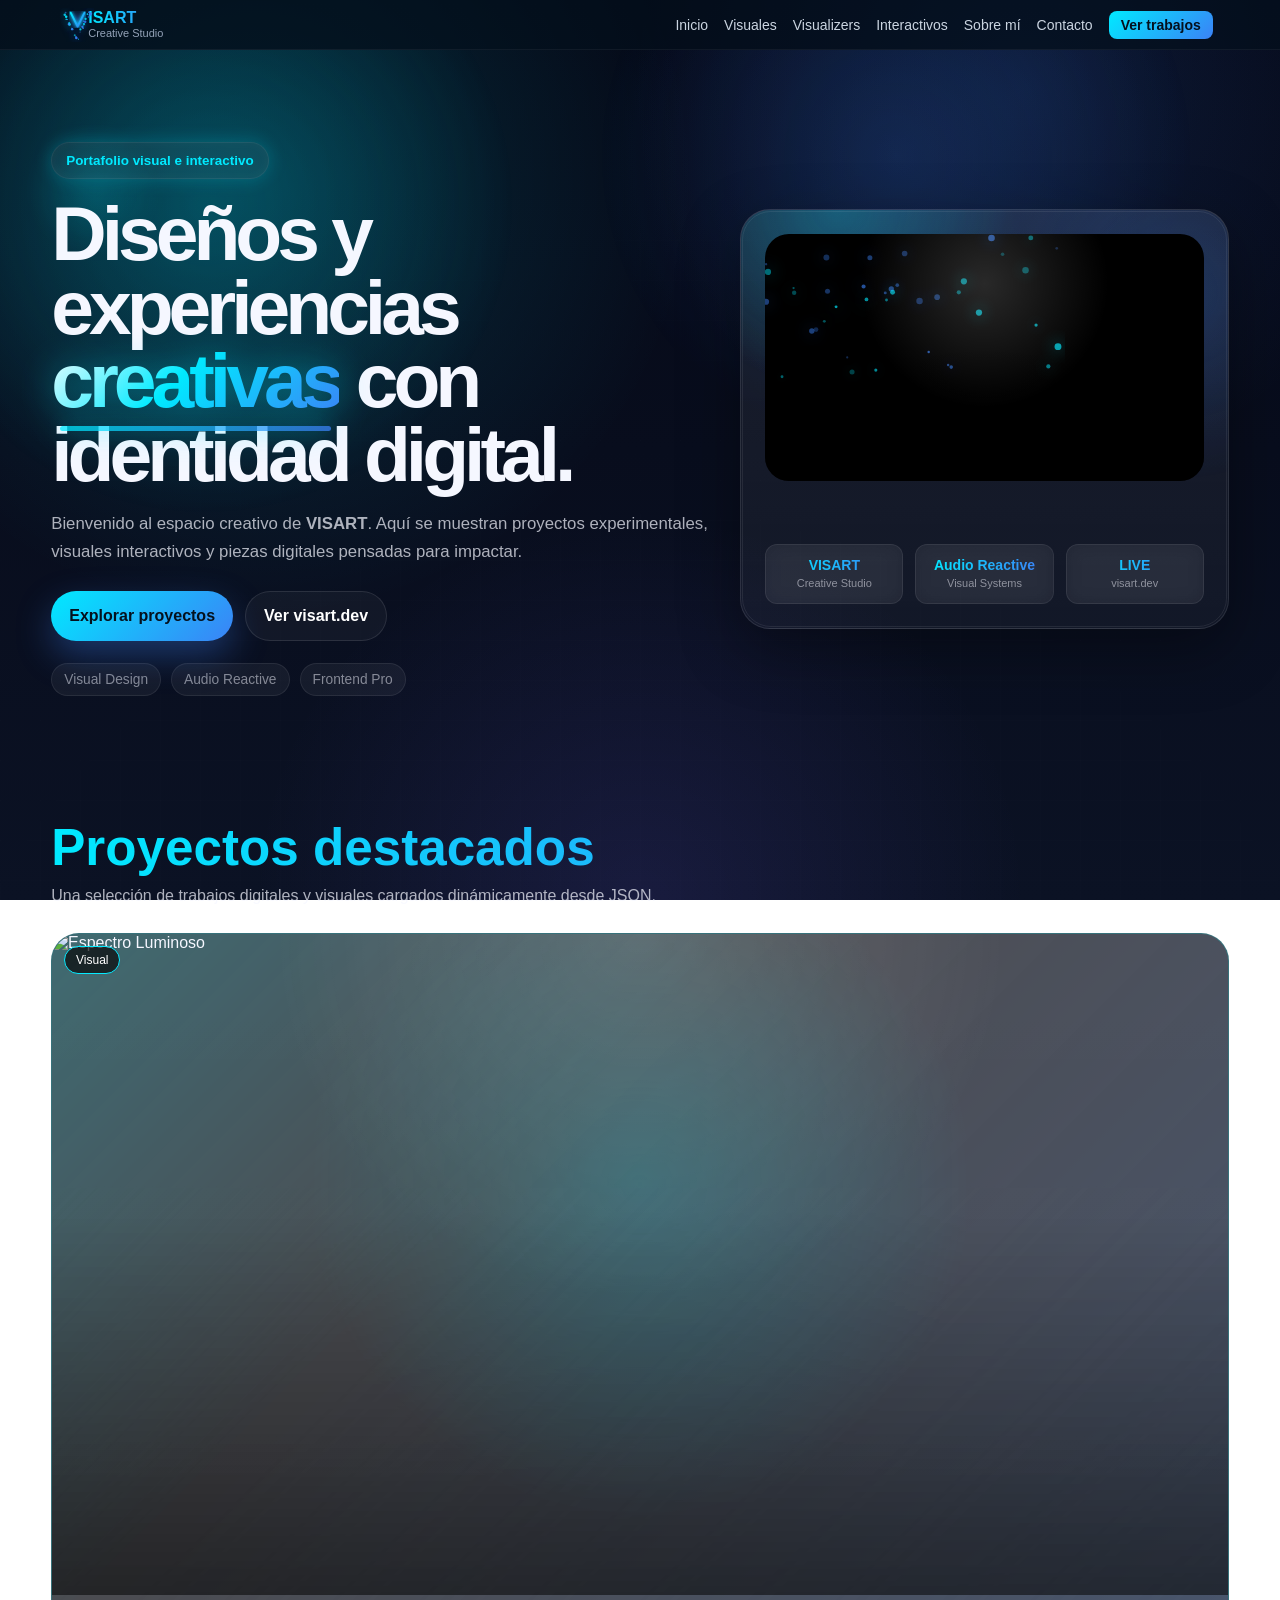
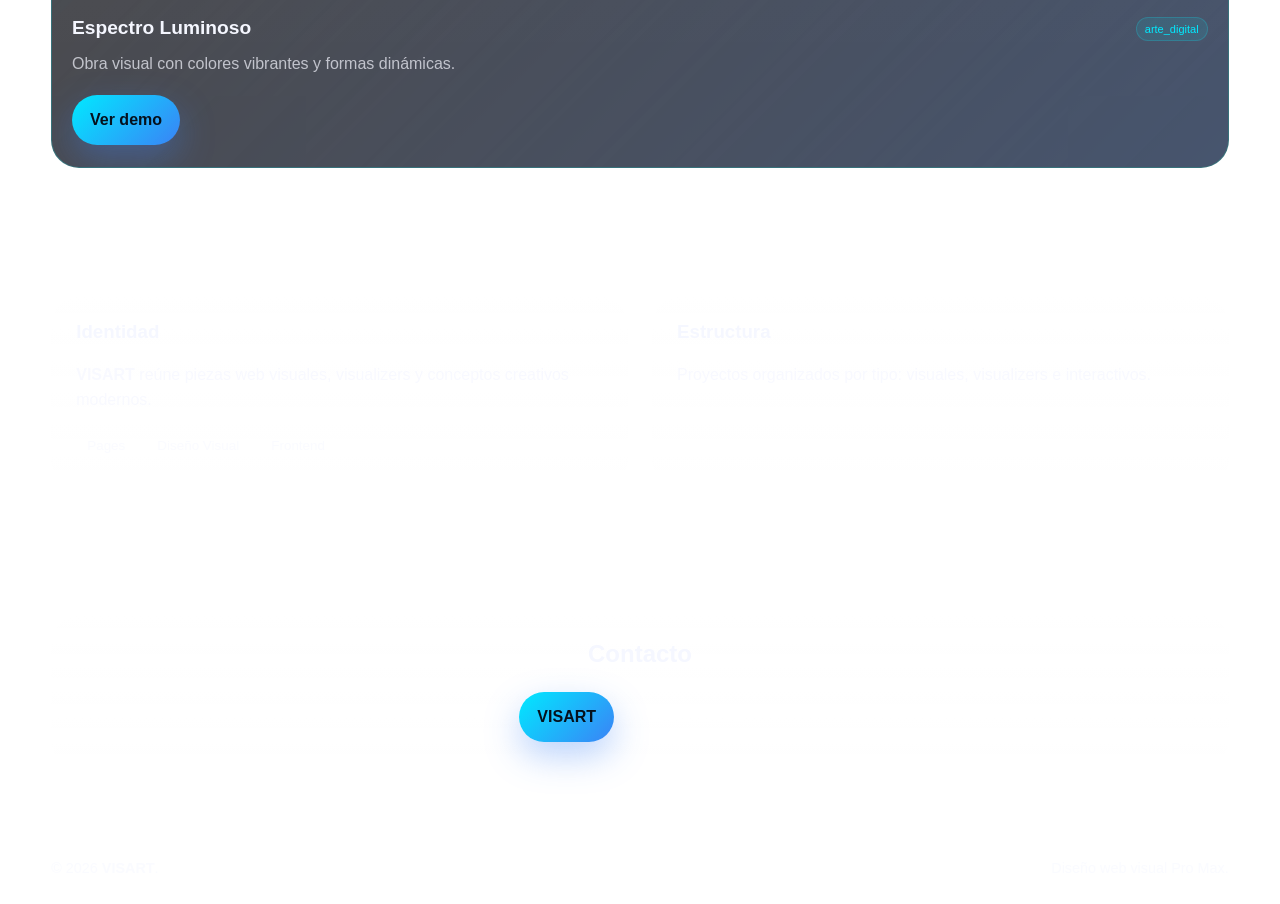
==== commit 543c286f: "Actualizar index.html" ====
--- a/index.html
+++ b/index.html
@@ -1,6 +1,4 @@
-# index.html
-
-```html
+
 <!DOCTYPE html>
 <html lang="es">
 <head>
--- a/style.css
+++ b/style.css
@@ -1,3 +1,44 @@
+/* ===== IOS / SAFARI FIXES ===== */
+
+html {
+  scroll-behavior: smooth;
+  overflow-x: hidden;
+  -webkit-text-size-adjust: 100%;
+}
+
+body {
+  overflow-x: hidden;
+   overflow-y: auto;
+  overscroll-behavior-y: auto;
+  -webkit-overflow-scrolling: touch;
+  min-height: 100svh;
+}
+.hero,
+.section,
+.project-card,
+.hero-card,
+.hero-visual,
+.projects-grid {
+  touch-action: pan-y;
+}
+
+video,
+canvas,
+img {
+  transform: translateZ(0);
+  backface-visibility: hidden;
+  -webkit-backface-visibility: hidden;
+}
+
+.bg-video {
+  will-change: transform;
+}
+
+.hero-visual,
+.hero-card,
+.project-card {
+  transform: translateZ(0);
+}
 :root {
   --bg: #050816;
   --bg2: #0b1224;
@@ -483,7 +524,11 @@
 }
 
 .project-card * {
-  pointer-events: none;
+  pointer-events: auto;
+}
+.project-card {
+  -webkit-user-select: none;
+  user-select: none;
 }
 
 .project-card {
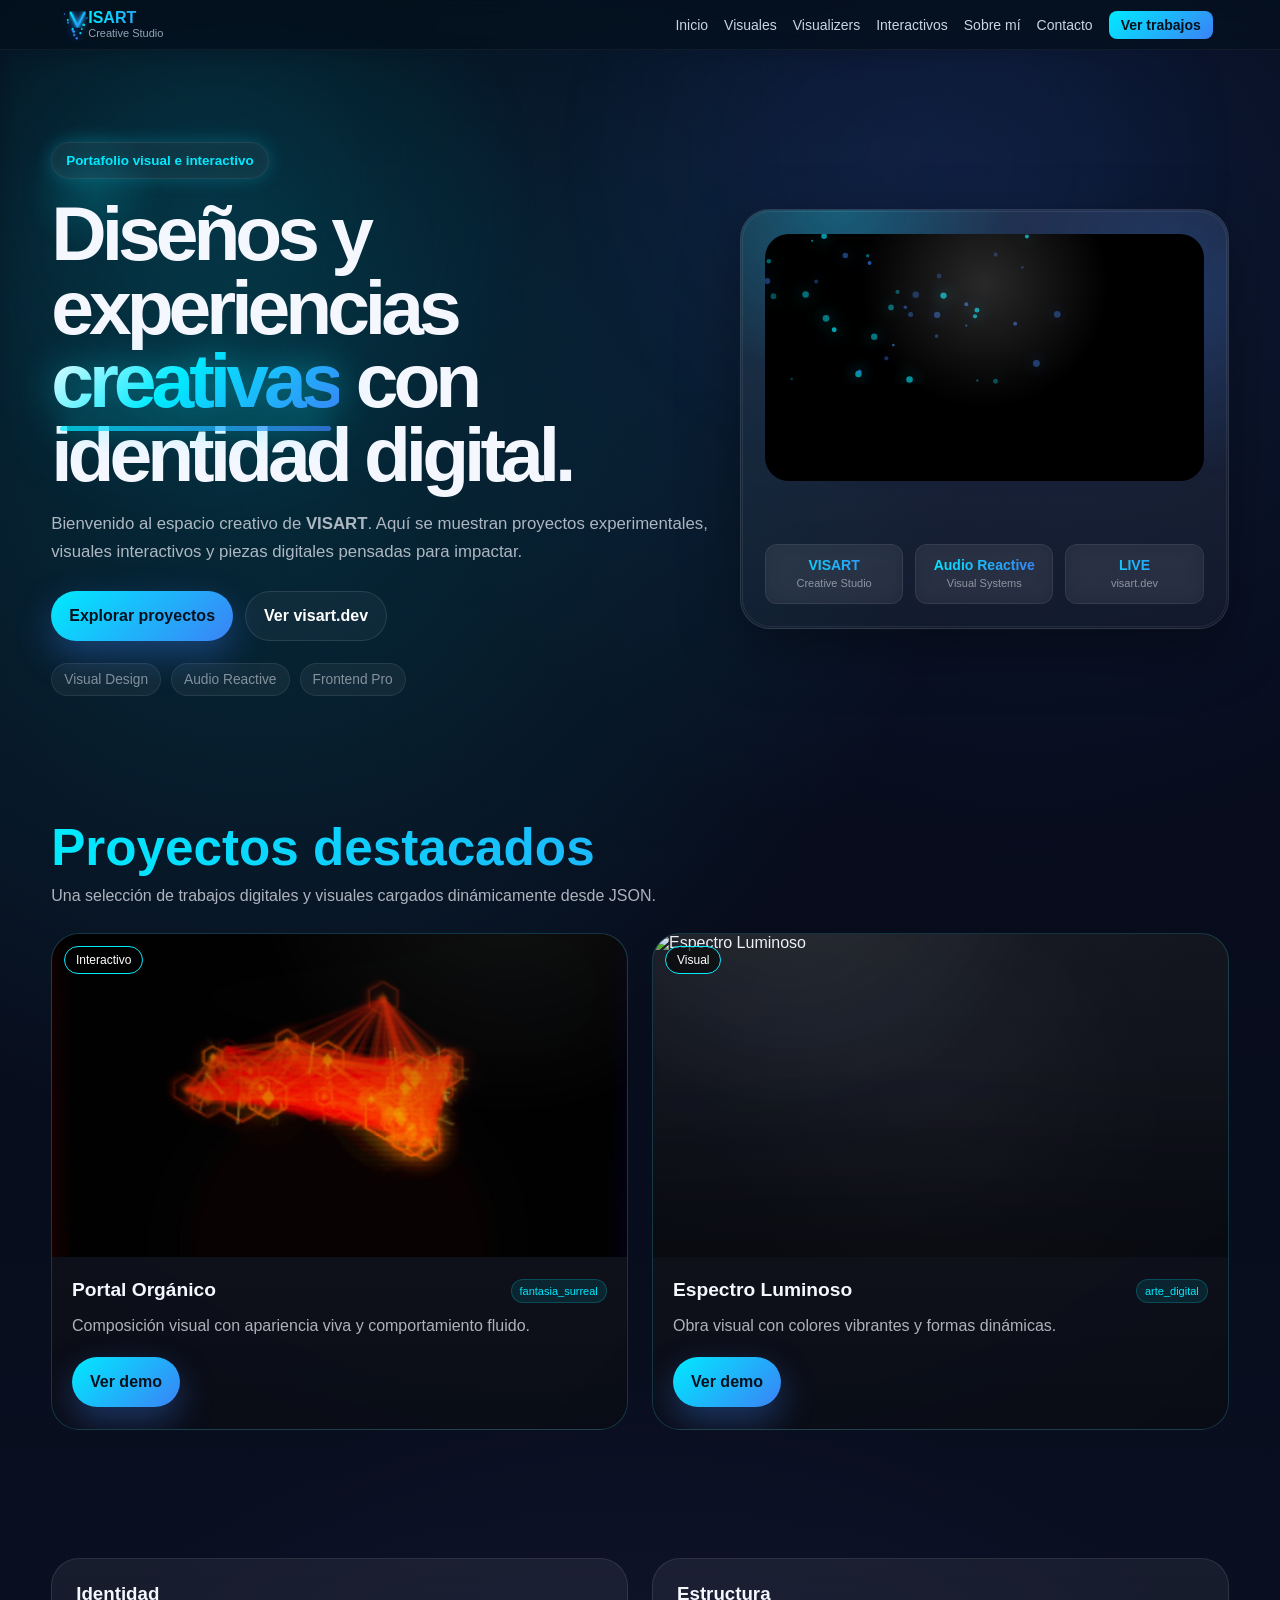
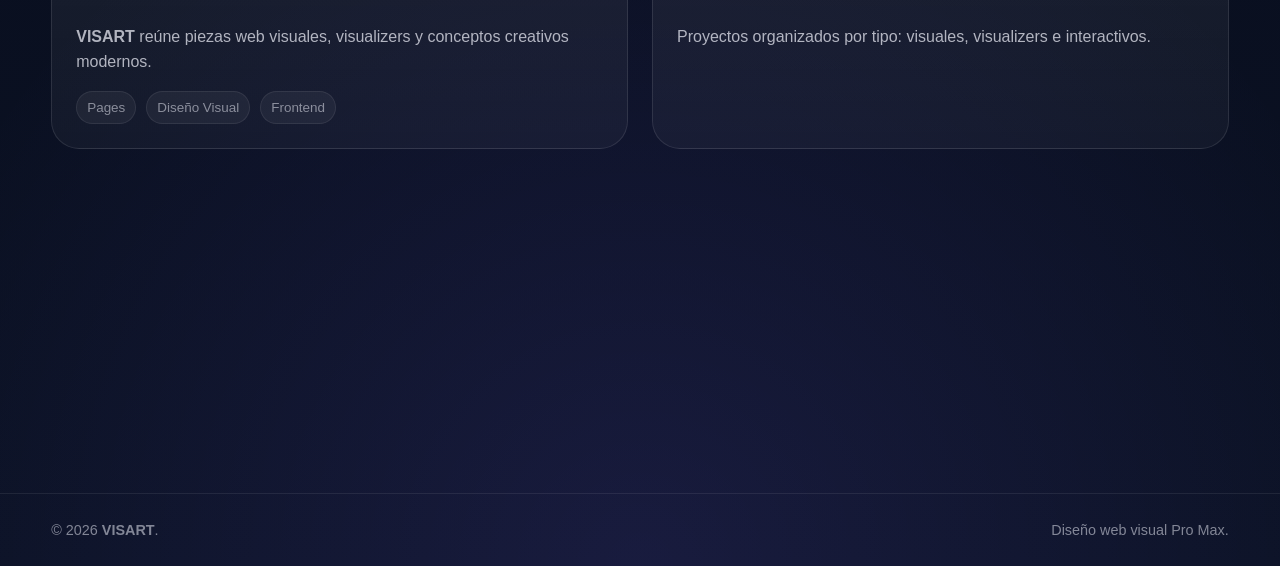
==== commit 02851a6f: "Add hero silence layer to index.html" ====
--- a/index.html
+++ b/index.html
@@ -103,6 +103,7 @@
   <main>
 
     <section class="hero" id="inicio">
+      <div class="hero-silence-layer"></div>
       <div class="container hero-grid">
 
         <div class="hero-content reveal">
--- a/style.css
+++ b/style.css
@@ -118,7 +118,7 @@
     radial-gradient(circle at 80% 10%, var(--glow2), transparent 30%),
     radial-gradient(circle at 50% 100%, var(--glow3), transparent 35%),
     linear-gradient(180deg, var(--bg), var(--bg2));
-  background-attachment: fixed;
+  background-attachment: scroll;
   min-height: 100vh;
   overflow-x: hidden;
 }
@@ -134,16 +134,80 @@
 }
 
 .bg-grid {
+
   position: fixed;
+
   inset: 0;
+
   pointer-events: none;
+
   background-image:
-    linear-gradient(rgba(255, 255, 255, .035) 1px, transparent 1px),
-    linear-gradient(90deg, rgba(255, 255, 255, .035) 1px, transparent 1px);
+
+    linear-gradient(
+      rgba(255,255,255,.028) 1px,
+      transparent 1px
+    ),
+
+    linear-gradient(
+      90deg,
+      rgba(255,255,255,.028) 1px,
+      transparent 1px
+    );
+
   background-size: 40px 40px;
-  mask-image: radial-gradient(circle at center, black 45%, transparent 90%);
-  opacity: .25;
+
+  mask-image:
+    radial-gradient(
+      circle at center,
+      black 42%,
+      transparent 88%
+    );
+
+  opacity: .18;
+
   z-index: 0;
+
+  transform:
+
+  translate3d(
+
+    calc(
+      (var(--mx, 50%) - 50%) * 0.012
+    ),
+
+    calc(
+      (var(--my, 50%) - 50%) * 0.012
+    ),
+
+    0
+  )
+
+  scale(
+    calc(
+      1 +
+      (var(--energy, 0) * 0.006)
+    )
+  );
+
+  filter:
+
+  blur(
+    calc(
+      .18px +
+      (var(--energy, 0) * .4px)
+    )
+  )
+
+  brightness(
+    calc(
+      0.92 +
+      (var(--energy, 0) * 0.08)
+    )
+  );
+
+  will-change:
+    transform,
+    opacity;
 }
 
 /* HEADER */
@@ -495,72 +559,188 @@
 /* PROYECTOS */
 
 .projects-grid {
+
+  position: relative;
+
   display: grid;
-  grid-template-columns: repeat(auto-fit, minmax(300px, 1fr));
+
+  grid-template-columns:
+    repeat(
+      auto-fit,
+      minmax(300px, 1fr)
+    );
+
   gap: 24px;
+
+  isolation: isolate;
+}
+
+.projects-grid::before {
+
+  content: "";
+
+  position: absolute;
+
+  inset: -8%;
+
+  background:
+
+    radial-gradient(
+
+      circle at 50% 50%,
+
+      color-mix(
+        in srgb,
+        var(--accent1) 6%,
+        transparent
+      ),
+
+      transparent 72%
+    );
+
+  opacity:
+  calc(
+
+    0.045 +
+
+    (var(--breath, 0) * 0.035)
+  );
+
+  filter:
+    blur(64px);
+
+  pointer-events: none;
+
+  z-index: -1;
+
+  will-change:
+    opacity,
+    filter;
 }
 
 .project-card {
-   perspective: 1000px;
   position: relative;
   overflow: hidden;
+
   border-radius: 28px;
-  border: 1px solid color-mix(in srgb, var(--accent1) 25%, transparent);
-  background: rgba(3, 5, 12, 0.72);
-  transition: transform 0.35s ease, box-shadow 0.35s ease, border-color 0.35s ease;
-  backdrop-filter: blur(18px);
-  transform-style: preserve-3d;
-  transform:
-  translateY(0)
-  scale(1)
-  rotateX(var(--tiltX, 0deg))
-  rotateY(var(--tiltY, 0deg));
-  will-change: transform;
-  background:
-    linear-gradient(180deg, rgba(255,255,255,.08), rgba(255,255,255,.03)),
-    rgba(3, 5, 12, 0.65);
+
+ border: 1px solid
+  color-mix(
+    in srgb,
+    var(--accent1) 14%,
+    rgba(255,255,255,.05)
+  );
+
+background:
+
+  radial-gradient(
+
+    circle at
+
+    calc(var(--mx, 50%) + 2%)
+    calc(var(--my, 38%) - 2%),
+
+    rgba(
+      255,
+      255,
+      255,
+
+      calc(
+        0.035 +
+        (var(--proximity) * 0.025)
+      )
+    ),
+
+    transparent 58%
+  ),
+
+  linear-gradient(
+
+    180deg,
+
+    rgba(
+      255,
+      255,
+      255,
+
+      calc(
+        0.055 +
+        (var(--energy) * 0.025)
+      )
+    ),
+
+    rgba(
+      255,
+      255,
+      255,
+
+      calc(
+        0.018 +
+        (var(--proximity) * 0.010)
+      )
+    )
+  ),
+
+  rgba(
+    3,
+    5,
+    12,
+
+    calc(
+      0.72 -
+      (var(--proximity) * 0.04)
+    )
+  );
+
   backdrop-filter: blur(22px) saturate(120%);
   -webkit-backdrop-filter: blur(22px) saturate(120%);
-}
-
-.project-card * {
+
+  perspective: 1000px;
+  transform-style: preserve-3d;
+
+ transform:
+
+ translate3d(
+
+  calc(var(--magneticX, 0px) * 1.55),
+
+  calc(var(--magneticY, 0px) * 1.55),
+
+   calc(
+  (var(--breath, 0) - 0.5) * 3px
+   )
+  )
+
+  scale(1)
+
+  rotateX(var(--tiltX, 0deg))
+
+  rotateY(var(--tiltY, 0deg));
+
+  transition:
+    transform 0.45s cubic-bezier(.2,.8,.2,1),
+    box-shadow 0.45s ease,
+    border-color 0.3s ease;
+
+  will-change: transform;
+
+  isolation: isolate;
+ opacity:
+  calc(
+    0.58 +
+    (var(--proximity) * 0.42)
+  );
+
+  --proximity: 0;
+  --energy: 0;
+  --breath: 0;
+
+  user-select: none;
+  -webkit-user-select: none;
+
   pointer-events: auto;
 }
-.project-card {
-  -webkit-user-select: none;
-  user-select: none;
-}
-
-.project-card {
-  pointer-events: auto;
-}
-
-
-.project-card:hover {
-  transform:
-    translateY(-12px)
-    scale(1.03)
-    rotateX(var(--tiltX, 0deg))
-    rotateY(var(--tiltY, 0deg));
-
-  box-shadow:
-    0 20px 60px rgba(0, 0, 0, 0.55),
-    0 0 40px var(--accent1);
-
-  border-color: var(--accent1);
-}
-.project-thumb {
-  position: relative;
-  aspect-ratio: 16 / 9;
-  overflow: hidden;
-}
-
-.project-thumb img {
-  width: 100%;
-  height: 100%;
-  object-fit: cover;
-  transition: 0.5s;
-}
+
 
 .project-card:hover .project-thumb img {
   transform: scale(1.08);
@@ -568,6 +748,11 @@
 
 .project-badge {
   position: absolute;
+
+  transform:
+    translateZ(42px)
+    translateX(calc(var(--tiltY, 0deg) * 0.035))
+    translateY(calc(var(--tiltX, 0deg) * -0.035));
   top: 12px;
   left: 12px;
   padding: 6px 11px;
@@ -579,7 +764,31 @@
 }
 
 .project-body {
+
+  position: relative;
+
+  z-index: 2;
+
+  transform:
+    translateZ(
+      calc(
+        18px +
+        (var(--proximity) * 6px)
+      )
+    )
+    translateX(
+      calc(var(--tiltY, 0deg) * 0.018)
+    )
+    translateY(
+      calc(var(--tiltX, 0deg) * -0.018)
+    );
+
   padding: 22px 20px;
+
+  will-change: transform;
+
+  backface-visibility: hidden;
+  -webkit-backface-visibility: hidden;
 }
 
 .project-top {
@@ -615,6 +824,9 @@
   display: flex;
   align-items: center;
   gap: 10px;
+  position: relative;
+z-index: 30;
+transform: translateZ(120px);
 }
 
 /* ABOUT / CONTACTO */
@@ -756,6 +968,10 @@
     min-height: 44px;
     padding: 0 14px;
     font-size: 13px;
+    position: relative;
+z-index: 40;
+pointer-events: auto;
+touch-action: manipulation;
   }
 
   .projects-grid {
@@ -792,127 +1008,389 @@
     min-height: 300px;
   }
 }
-/* ============================= */
-/* VISART PREMIUM CARDS */
-/* ============================= */
 
 /* ============================= */
 /* VISART APPLE CARDS FINAL */
 /* ============================= */
 
-.project-card {
-  position: relative;
-  overflow: hidden;
-  border-radius: 28px;
-
-  border: 1px solid color-mix(in srgb, var(--accent1) 25%, transparent);
-  background: rgba(3, 5, 12, 0.72);
-
-  backdrop-filter: blur(18px);
-
-  transition:
-    transform 0.45s cubic-bezier(.2,.8,.2,1),
-    box-shadow 0.45s ease,
-    border-color 0.3s ease;
-
-  transform-style: preserve-3d;
-  will-change: transform;
-  perspective: 1000px;
-
-  isolation: isolate;
-
-  opacity: 0;
-  animation: cardReveal .75s ease forwards;
-}
-
-/* delays */
-.project-card:nth-child(1) { animation-delay: .05s; }
-.project-card:nth-child(2) { animation-delay: .14s; }
-.project-card:nth-child(3) { animation-delay: .23s; }
-.project-card:nth-child(4) { animation-delay: .32s; }
-
 .project-card:hover {
-  transform: translateY(-10px) scale(1.03);
+  opacity: 1;
+
+  border-color:
+  color-mix(
+    in srgb,
+    var(--accent1) 42%,
+    rgba(255,255,255,.08)
+  );
+
   box-shadow:
-    0 25px 70px rgba(0,0,0,0.65),
-    0 0 25px var(--accent1),
-    0 0 80px var(--accent2);
-
-  border-color: var(--accent1);
+
+  0 18px 42px
+  rgba(0,0,0,.42),
+
+  0 42px 110px
+  rgba(0,0,0,.22),
+
+  0 0 calc(
+    28px +
+    (var(--energy) * 14px)
+  )
+  color-mix(
+    in srgb,
+    var(--accent1) 22%,
+    transparent
+  ),
+
+  0 0 calc(
+    72px +
+    (var(--energy) * 28px)
+  )
+  color-mix(
+    in srgb,
+    var(--accent2) 16%,
+    transparent
+  );
 }
 
 .project-card::before {
   content: "";
   position: absolute;
   inset: 0;
+  border-radius: inherit;
+  clip-path:
+  inset(
+    0 round
+    30px 27px 31px 28px
+  );
+
+background:
+
+  radial-gradient(
+
+    circle at
+
+    calc(var(--mx, 50%) + 6%)
+    calc(var(--my, 30%) - 4%),
+
+    color-mix(
+      in srgb,
+      var(--accent1) 32%,
+      transparent
+    ) 0%,
+
+    color-mix(
+      in srgb,
+      var(--accent2) 12%,
+      transparent
+    ) 24%,
+
+    transparent 58%
+  ),
+
+  linear-gradient(
+
+    145deg,
+
+    rgba(255,255,255,.085),
+
+    rgba(255,255,255,.015) 42%,
+
+    rgba(0,0,0,.08)
+  );
+
+ opacity:
+  calc(
+
+    0.06 +
+
+    (var(--proximity) * 0.42) +
+
+    (var(--energy) * 0.16) +
+
+    (var(--breath) * 0.10)
+  );
+transition:
+
+  opacity .9s ease,
+
+  transform 1.1s cubic-bezier(.22,.61,.36,1),
+
+  filter 1.2s ease;
+  pointer-events: none;
+  z-index: 1;
+  mix-blend-mode: screen;
+  filter:
+
+  blur(
+    calc(
+      42px +
+      (var(--energy) * 18px) +
+      (var(--breath) * 12px)
+    )
+  )
+
+  saturate(1.12);
+
+  will-change: transform, opacity;
+transform:
+  translate3d(
+    calc(var(--magneticX, 0px) * -0.08),
+    calc(var(--magneticY, 0px) * -0.08),
+    0
+  );
+
+backface-visibility: hidden;
+-webkit-backface-visibility: hidden;
+}
+
+.project-card:hover::before {
+  opacity:
+    calc(
+      0.22 +
+      (var(--proximity) * 0.34) +
+      (var(--energy) * 0.08)
+    );
+}
+
+.project-card::after {
+
+  content: "";
+
+  position: absolute;
+
+  inset: -38px;
+
+  border-radius: 48px;
+  mix-blend-mode: plus-lighter;
+  clip-path:
+  inset(
+    0 round
+    46px 50px 47px 49px
+  );
 
   background:
     radial-gradient(
-      circle at var(--mx, 50%) var(--my, 30%),
-      color-mix(in srgb, var(--accent1) 40%, transparent),
-      transparent 40%
-    ),
-    linear-gradient(180deg, rgba(255,255,255,.06), rgba(255,255,255,.02));
-
-  opacity: 0.45;
-  transition: opacity .35s ease, transform .35s ease;
+      circle at var(--mx, 50%) var(--my, 50%),
+
+      color-mix(
+        in srgb,
+        var(--accent1) 38%,
+        transparent
+      ) 0%,
+
+      color-mix(
+        in srgb,
+        var(--accent2) 18%,
+        transparent
+      ) 28%,
+
+      transparent 72%
+    );
+
+opacity:
+  calc(
+
+    0.008 +
+
+    (var(--proximity) * 0.18) +
+
+    (var(--energy) * 0.045)
+  );
+
+  filter:
+    blur(
+      calc(
+        52px +
+        (var(--energy) * 18px)
+      )
+    );
+
+  transform:
+    translate3d(
+      calc(var(--magneticX, 0px) * -0.16),
+      calc(var(--magneticY, 0px) * -0.16),
+      0
+    )
+    scale(
+  calc(
+    1.01 +
+
+    (var(--energy) * 0.010) +
+
+    (var(--breath) * 0.018)
+  )
+);
+
   pointer-events: none;
-  z-index: 1;
-}
-
-.project-card:hover::before {
-  opacity: 0.95;
-}
-
-.project-card::after {
-  content: "";
-  position: absolute;
-  inset: -1px;
-  border-radius: 28px;
-
-  background: linear-gradient(
-    135deg,
-    var(--accent1),
-    transparent 35%,
-    var(--accent2)
-  );
-  box-shadow:
-    inset 0 0 0 1px rgba(255,255,255,.06),
-    0 0 0 1px rgba(255,255,255,.04);
-
-  opacity: .18;
-  pointer-events: none;
+
   z-index: -1;
+
+  will-change:
+    transform,
+    opacity,
+    filter;
 }
 
 .project-thumb {
   position: relative;
   aspect-ratio: 16 / 9;
   overflow: hidden;
+
+  background:
+
+  radial-gradient(
+
+    circle at 50% 50%,
+
+    rgba(255,255,255,.022),
+
+    transparent 72%
+  );
+
+isolation: isolate;
+
+transform:
+  translateZ(0);
+
+will-change:
+  transform;
 }
 
 .project-thumb img {
+  z-index: 2;
   width: 100%;
   height: 100%;
   object-fit: cover;
+  transform-origin:
+  center center;
   transition: transform .5s ease;
-}
+  
+  z-index: 2;
+
+  width: 100%;
+  height: 100%;
+
+  object-fit: cover;
+
+  transition:
+    transform .72s cubic-bezier(.22,.61,.36,1),
+    filter .65s ease;
+
+ transform:
+
+  translateZ(
+    calc(
+      14px +
+      (var(--proximity) * 6px)
+    )
+  )
+
+  scale(
+    calc(
+      1.003 +
+      (var(--energy) * 0.003)
+    )
+  )
+
+  translateX(
+    calc(
+      var(--tiltY, 0deg) * 0.010
+    )
+  )
+
+  translateY(
+    calc(
+      var(--tiltX, 0deg) * -0.010
+    )
+  );
+
+  filter:
+
+  brightness(
+    calc(
+      0.96 +
+      (var(--proximity) * 0.04)
+    )
+  )
+
+  saturate(
+    calc(
+      1 +
+      (var(--proximity) * 0.035)
+    )
+  )
+
+  contrast(1.015);
+
+  backface-visibility: hidden;
+  -webkit-backface-visibility: hidden;
+
+  will-change:
+    transform,
+    filter;
+}
+
 
 .project-card:hover .project-thumb img {
   transform: scale(1.08);
 }
 
 .project-thumb::after {
+
   content: "";
+
   position: absolute;
+
   inset: 0;
 
   background:
-    linear-gradient(to top, rgba(0,0,0,.72), transparent 58%),
-    radial-gradient(circle at 50% 0%, rgba(255,255,255,.18), transparent 42%);
-
-  opacity: .75;
-  transition: .35s ease;
+
+    linear-gradient(
+      to top,
+      rgba(0,0,0,.78),
+      transparent 62%
+    ),
+
+    radial-gradient(
+
+      circle at
+
+      calc(var(--mx, 50%) + 2%)
+      calc(var(--my, 0%) - 6%),
+
+      rgba(255,255,255,.16),
+
+      transparent 42%
+    );
+
+  opacity:
+  calc(
+
+    0.42 +
+
+    (var(--proximity) * 0.18) +
+
+    (var(--energy) * 0.04)
+  );
+
+  transition:
+    opacity .55s ease,
+    background-position .8s ease;
+
+  mix-blend-mode: screen;
+
+  transform:
+    translate3d(
+      calc(var(--magneticX, 0px) * -0.04),
+      calc(var(--magneticY, 0px) * -0.04),
+      0
+    );
+
+  will-change:
+    opacity,
+    transform;
+
+  pointer-events: none;
 }
 
 .project-featured {
@@ -932,20 +1410,6 @@
   font-size: 1rem;
 }
 
-@keyframes cardReveal {
-  from {
-    opacity: 0;
-    transform: translateY(22px) scale(.98);
-    filter: blur(8px);
-  }
-
-  to {
-    opacity: 1;
-    transform: translateY(0) scale(1);
-    filter: blur(0);
-  }
-}
-
 @media (max-width: 768px) {
   .project-featured {
     grid-column: span 1;
@@ -960,17 +1424,57 @@
 /* ============================= */
 
 .hero::before {
+
   content: "";
+
   position: absolute;
+
   inset: 0;
+
   background:
-    radial-gradient(circle at 16% 22%, color-mix(in srgb, var(--accent1) 28%, transparent), transparent 26%),
-    radial-gradient(circle at 70% 15%, color-mix(in srgb, var(--accent2) 24%, transparent), transparent 28%);
+
+    radial-gradient(
+
+      circle at 16% 22%,
+
+      color-mix(
+        in srgb,
+        var(--accent1) 22%,
+        transparent
+      ),
+
+      transparent 28%
+    ),
+
+    radial-gradient(
+
+      circle at 70% 15%,
+
+      color-mix(
+        in srgb,
+        var(--accent2) 18%,
+        transparent
+      ),
+
+      transparent 32%
+    );
+
   pointer-events: none;
-  opacity: .75;
+
+  opacity: .52;
+
+  filter:
+    blur(12px);
+
   z-index: -1;
-}
-
+
+  transform:
+    translateZ(0);
+
+  will-change:
+    opacity,
+    filter;
+}
 .hero-content {
   position: relative;
 }
@@ -1091,26 +1595,11 @@
 /* ============================= */
 
 body {
-  opacity: 0;
-  animation: pageFadeIn .75s ease forwards;
+  opacity: 1;
 }
 
 body.is-leaving {
   animation: pageFadeOut .38s ease forwards;
-}
-
-@keyframes pageFadeIn {
-  from {
-    opacity: 0;
-    filter: blur(10px);
-    transform: translateY(8px);
-  }
-
-  to {
-    opacity: 1;
-    filter: blur(0);
-    transform: translateY(0);
-  }
 }
 
 @keyframes pageFadeOut {
@@ -1131,53 +1620,17 @@
 
 .reveal {
   opacity: 0;
-  transform: translateY(24px);
   filter: blur(8px);
   transition:
     opacity .8s ease,
-    transform .8s ease,
     filter .8s ease;
 }
 
 .reveal.is-visible {
   opacity: 1;
-  transform: translateY(0);
   filter: blur(0);
 }
-/* ===== TILT FIX (NO rompe nada) ===== */
-
-.project-card {
-  transform:
-    translateY(0)
-    scale(1)
-    rotateX(var(--tiltX, 0deg))
-    rotateY(var(--tiltY, 0deg)) !important;
-}
-
-.project-card:hover {
-  transform:
-    translateY(-10px)
-    scale(1.03)
-    rotateX(var(--tiltX, 0deg))
-    rotateY(var(--tiltY, 0deg)) !important;
-}
-/* ===== FIX TILT FORZADO ===== */
-
-.project-card {
-  transform:
-    translateY(0)
-    scale(1)
-    rotateX(var(--tiltX, 0deg))
-    rotateY(var(--tiltY, 0deg)) !important;
-}
-
-.project-card:hover {
-  transform:
-    translateY(-10px)
-    scale(1.03)
-    rotateX(var(--tiltX, 0deg))
-    rotateY(var(--tiltY, 0deg)) !important;
-}
+
 .project-card::before,
 .project-card::after {
   pointer-events: none !important;
